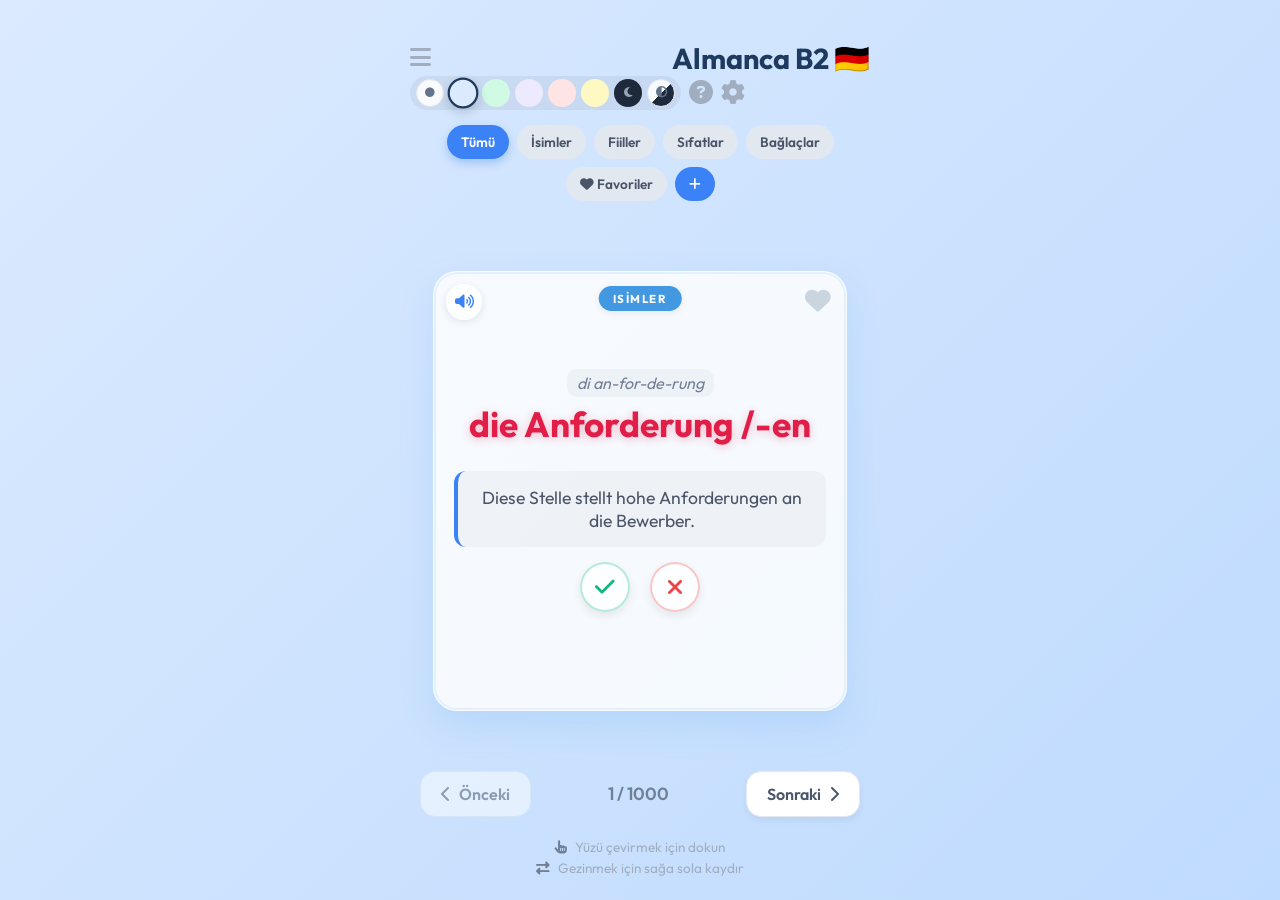
==== index.html @ 7c18771b "fff" ====
<!DOCTYPE html>
<html lang="tr">
<head>
    <meta charset="UTF-8">
    <meta name="viewport" content="width=device-width, initial-scale=1.0, maximum-scale=1.0, user-scalable=no, viewport-fit=cover">
    <title>Almanca B2 Flaş Kart Oyunu</title>
    <!-- PWA -->
    <link rel="manifest" href="manifest.json">
    <meta name="theme-color" content="#4a90e2">
    <!-- Icon Placeholder -->
    <link rel="apple-touch-icon" href="icon-192.png">
    
    <link rel="stylesheet" href="style.css">
    <link rel="preconnect" href="https://fonts.googleapis.com">
    <link rel="preconnect" href="https://fonts.gstatic.com" crossorigin>
    <link href="https://fonts.googleapis.com/css2?family=Outfit:wght@400;500;600;700;800&display=swap" rel="stylesheet">
    <link rel="stylesheet" href="https://cdnjs.cloudflare.com/ajax/libs/font-awesome/6.4.0/css/all.min.css">
    <link rel="stylesheet" href="style.css">
    <link rel="preconnect" href="https://fonts.googleapis.com">
    <link rel="preconnect" href="https://fonts.gstatic.com" crossorigin>
    <link href="https://fonts.googleapis.com/css2?family=Outfit:wght@400;500;600;700;800&display=swap" rel="stylesheet">
    <link rel="stylesheet" href="https://cdnjs.cloudflare.com/ajax/libs/font-awesome/6.4.0/css/all.min.css">
</head>
<body>
    <!-- Sidebar ve Overlay -->
    <div id="sidebar-overlay" class="sidebar-overlay"></div>
    <div id="sidebar" class="sidebar">
        <div class="sidebar-header">
            <h2>İstatistikler &amp; Menü</h2>
            <button id="close-sidebar" class="icon-btn">&times;</button>
        </div>
        
        <!-- STREAK KUTUSU -->
        <div id="streak-display"></div>

        <!-- XP & LEVEL BAR -->
        <div style="padding: 0 15px 10px 15px;">
            <div style="display:flex; justify-content:space-between; align-items:center; margin-bottom:5px;">
                <span style="font-size:0.85rem; font-weight:700; color:var(--primary-color);">⭐ Seviye <span id="user-level">1</span> &mdash; <span id="user-title" style="color:#ed8936;">Anfänger</span></span>
                <span style="font-size:0.75rem; color:#718096;"><span id="user-xp">0</span> XP</span>
            </div>
            <div style="width:100%; height:10px; background:#e2e8f0; border-radius:5px; overflow:hidden;">
                <div id="xp-bar-fill" style="width:0%; height:100%; background: linear-gradient(90deg, var(--primary-color), #ed8936); border-radius:5px; transition: width 0.6s ease;"></div>
            </div>
        </div>


        <div class="stats-container">
            <div class="stat-box">
                <i class="fas fa-layer-group"></i>
                <div class="stat-value" id="stat-flipped">0</div>
                <div class="stat-label">Kart Çevrildi</div>
            </div>
            <div class="stat-box">
                <i class="fas fa-heart" style="color:var(--accent-color)"></i>
                <div class="stat-value" id="stat-favorites">0</div>
                <div class="stat-label">Favoriler</div>
            </div>
            <div class="stat-box">
                <i class="fas fa-check-circle" style="color:#48bb78"></i>
                <div class="stat-value" id="stat-learned">0</div>
                <div class="stat-label">Öğrenilen</div>
            </div>
            <div class="stat-box">
                <i class="fas fa-times-circle" style="color:#f56565"></i>
                <div class="stat-value" id="stat-review">0</div>
                <div class="stat-label">Tekrarlanacak</div>
            </div>
            <div class="stat-box wide">
                <i class="fas fa-clock"></i>
                <div class="stat-value" id="stat-time">0m 0s</div>
                <div class="stat-label">Uygulamada Geçen Süre</div>
            </div>
        </div>

        <!-- HEATMAP -->
        <div class="heatmap-container" style="margin: 0 15px 10px 15px; padding: 15px; background: rgba(0,0,0,0.03); border-radius: 12px;">
            <h3 style="font-size: 0.9rem; margin-bottom: 10px; color: #4a5568;"><i class="fas fa-fire" style="color:#ed8936;"></i> Çalışma Haritası (Son 30 Gün)</h3>
            <div id="heatmap-grid" style="display: flex; gap: 3px; flex-wrap: wrap; height: 60px; align-content: flex-start;"></div>
            <div style="font-size:0.72rem; color:#a0aec0; margin-top:6px;">
                ⬜ Boş &nbsp; 🟩 Az &nbsp; 🟨 Orta &nbsp; 🟧 İyi &nbsp; 🟥 Harika
            </div>
        </div>

        <!-- ZAYIF NOKTA ANALİZİ -->
        <div style="margin: 0 15px 15px 15px; padding: 15px; background: rgba(0,0,0,0.03); border-radius: 12px;">
            <h3 style="font-size: 0.9rem; margin-bottom: 10px; color: #4a5568;"><i class="fas fa-exclamation-triangle" style="color:#ed8936;"></i> Zayıf Nokta Analizi</h3>
            <div id="weak-points-panel"></div>
        </div>

        <nav class="sidebar-nav">
            <button class="menu-btn" data-view="learned"><i class="fas fa-check-double"></i> Öğrendiğim Kelimeler</button>
            <button class="menu-btn" data-view="review"><i class="fas fa-list-ul"></i> Tekrar Edilecekler</button>
            <button class="menu-btn" data-view="quiz"><i class="fas fa-gamepad"></i> Quiz Modu</button>
            <button class="menu-btn" data-view="mindmap" style="color: #10b981;"><i class="fas fa-network-wired"></i> 🧠 Kelime Ağı (Mindmap)</button>
            <button class="menu-btn" data-view="zen" style="color: #805ad5;"><i class="fas fa-brain"></i> 15 Dk Derin Odak (Zen)</button>
            <a href="grammar.html" class="menu-btn" style="text-decoration:none; color: #d97706; display:flex; align-items:center; gap:10px;"><i class="fas fa-book-open"></i> 🇩🇪 Gramer Rehberi (A1→C1)</a>
        </nav>
    </div>

    <!-- Quiz Konteyneri -->
    <div id="quiz-modal" class="modal-overlay">
        <div class="modal-content quiz-modal-content">
            <div class="modal-header">
                <h2 id="quiz-main-title">Quiz Modu</h2>
                <button id="close-quiz-btn" class="icon-btn">&times;</button>
            </div>
            
            <div class="modal-body">
                <div id="quiz-menu">
                    <button class="action-btn secondary quiz-start-btn" data-mode="1" style="margin-bottom:10px; text-align:left;">
                        <i class="fas fa-random"></i> 1. Bütün Kelimeler Karışık Quiz
                    </button>
                    <button class="action-btn secondary quiz-start-btn" data-mode="2" style="margin-bottom:10px; text-align:left;">
                        <i class="fas fa-sync-alt"></i> 2. Tekrar Edilecekler Karışık Quiz
                    </button>
                    <button class="action-btn secondary quiz-start-btn" data-mode="3" style="margin-bottom:10px; text-align:left;">
                        <i class="fas fa-keyboard"></i> 3. Türkçe Quizi (Yazılı)
                    </button>
                    <button class="action-btn primary quiz-start-btn" data-mode="4" style="margin-bottom:10px; text-align:left;">
                        <i class="fas fa-tasks"></i> 4. Çoktan Seçmeli (4 Şık) 🎯
                    </button>
                    <button class="action-btn secondary quiz-start-btn" data-mode="5" style="margin-bottom:10px; text-align:left; background: #e0e7ff; color: #4338ca; border: 1px solid #c7d2fe;">
                        <i class="fas fa-microphone-alt"></i> 5. Konuşma Sınavı (Mikrofon) 🎤
                    </button>
                    <button class="action-btn secondary quiz-start-btn" data-mode="6" style="margin-bottom:10px; text-align:left; background: #fae8ff; color: #a21caf; border: 1px solid #f5d0fe;">
                        <i class="fas fa-puzzle-piece"></i> 6. Sürükle-Bırak Eşleştirme 🧩
                    </button>
                </div>

                <div id="quiz-play-area" style="display:none;">
                    <div id="quiz-card-wrapper" style="min-height: 250px; position:relative; margin-bottom:20px; display:flex; justify-content:center; align-items:center;"></div>
                    
                    <div class="quiz-controls" style="display:flex; justify-content:space-between; align-items:center;">
                        <div class="progress" style="font-size:1rem;"><span id="quiz-idx">0</span> / <span id="quiz-total-count">0</span></div>
                        <button id="quiz-next-action-btn" class="action-btn primary" style="width:auto; padding:8px 15px;">İleri <i class="fas fa-arrow-right"></i></button>
                    </div>
                    <button id="quiz-finish-early-btn" class="action-btn danger" style="margin-top:15px;"><i class="fas fa-flag-checkered"></i> Quizi Bitir</button>
                </div>

                <div id="quiz-results-area" style="display:none;">
                    <h3 style="text-align:center; margin-bottom:15px; color: var(--text-color);">Quiz Sonucu</h3>
                    <div style="display:flex; justify-content:space-around; margin-bottom:20px; font-weight:bold; font-size:1.1rem;">
                        <div style="color:#48bb78;"><i class="fas fa-check"></i> Doğru: <span id="quiz-res-correct">0</span></div>
                        <div style="color:#f56565;"><i class="fas fa-times"></i> Yanlış: <span id="quiz-res-wrong">0</span></div>
                    </div>
                    <div id="quiz-res-list" style="max-height: 300px; overflow-y:auto; border-top:1px dashed #ccc; padding-top:10px; margin-bottom:15px; display:flex; flex-direction:column; gap:8px;"></div>
                    <button id="quiz-back-to-menu-btn" class="action-btn primary">Menüye Dön</button>
                </div>
            </div>
        </div>
    </div>

    <!-- Zen Mode Overlays -->
    <div id="zen-timer-display">15:00</div>
    <button id="exit-zen-btn"><i class="fas fa-times"></i> Zen Modundan Çık</button>

    <!-- Mindmap Modal / Overlay -->
    <div id="mindmap-modal" class="modal-overlay" style="z-index: 10000;">
        <div id="mindmap-container">
            <button id="close-mindmap-btn" class="mindmap-close-btn"><i class="fas fa-times"></i></button>
            <div id="mindmap-area"></div>
            <button id="mindmap-refresh-btn" class="mindmap-fab"><i class="fas fa-sync-alt"></i></button>
        </div>
    </div>

    <div class="app-container">
        <header>
            <div id="main-header">
                <div class="header-top">
                    <button id="sidebar-toggle-btn" class="icon-btn bouncy-btn" title="Menü"><i class="fas fa-bars"></i></button>
                    <h1>Almanca B2 🇩🇪</h1>
                    <div class="header-controls">
                        <div class="theme-controls" title="Renk Temaları">
                            <button class="theme-btn" data-theme="white" style="background:#f8fafc; border:1.5px solid #e2e8f0; color:#64748b;" title="Sade Beyaz"><i class="fas fa-circle" style="font-size:0.6rem;"></i></button>
                            <button class="theme-btn active" data-theme="pastel-blue" style="background:#dbeafe; color:#3b82f6;" title="Tatlı Mavi"></button>
                            <button class="theme-btn" data-theme="mint-green" style="background:#d1fae5; color:#10b981;" title="Nane Yeşili"></button>
                            <button class="theme-btn" data-theme="pastel-purple" style="background:#ede9fe; color:#8b5cf6;" title="Pastel Mor"></button>
                            <button class="theme-btn" data-theme="peach-pink" style="background:#ffe4e6; color:#f43f5e;" title="Şeftali Pembe"></button>
                            <button class="theme-btn" data-theme="sun-yellow" style="background:#fef9c3; color:#f59e0b;" title="Güneş Sarısı"></button>
                            <button class="theme-btn" data-theme="dark" style="background:#1e293b; color:#94a3b8;" title="Gece Modu"><i class="fas fa-moon" style="font-size:0.7rem;"></i></button>
                            <button class="theme-btn" data-theme="system" style="background:linear-gradient(135deg,#f8fafc 50%,#1e293b 50%); color:#64748b; border:1.5px solid #e2e8f0;" title="Sistem Teması"><i class="fas fa-adjust" style="font-size:0.7rem; color:#64748b;"></i></button>
                        </div>
                        <button id="guide-btn" class="icon-btn bouncy-btn" title="Nasıl Kullanılır?"><i class="fas fa-question-circle"></i></button>
                        <button id="settings-btn" class="icon-btn bouncy-btn" title="Ayarlar ve Veri Yönetimi"><i class="fas fa-cog"></i></button>
                    </div>
                </div>
                <nav class="categories" id="categories-nav">
                    <button class="category-btn active" data-category="tümü">Tümü</button>
                    <button class="category-btn" data-category="isimler">İsimler</button>
                    <button class="category-btn" data-category="fiiller">Fiiller</button>
                    <button class="category-btn" data-category="sıfatlar">Sıfatlar</button>
                    <button class="category-btn" data-category="bağlaçlar">Bağlaçlar</button>
                    <button class="category-btn" data-category="favoriler"><i class="fas fa-heart"></i> Favoriler</button>
                    <button class="category-btn" id="add-folder-btn" title="Yeni Özel Klasör Ekle" style="background:var(--primary-color);color:white;"><i class="fas fa-plus"></i></button>
                </nav>
            </div>

            <!-- Special Header for Learned/Review modes -->
            <div id="special-header" style="display:none;">
                <div class="header-top" style="justify-content: space-between; border-bottom: 1px solid rgba(0,0,0,0.05); padding-bottom: 10px; margin-bottom: 10px;">
                    <button id="special-back-btn" class="action-btn secondary bouncy-btn" style="width:auto; padding: 8px 12px; font-size: 0.9rem;"><i class="fas fa-arrow-left"></i> Geri</button>
                    <h2 id="special-title" style="font-size: 1.3rem; color: var(--primary-color); margin:0;">Başlık</h2>
                    <button id="special-home-btn" class="action-btn secondary bouncy-btn" style="width:auto; padding: 8px 12px; font-size: 0.9rem;"><i class="fas fa-home"></i> Menü</button>
                </div>
                <p id="special-desc" style="font-size: 0.85rem; color: #718096; margin-bottom: 10px;">Açıklama</p>
                
                <nav class="categories" style="justify-content: center; margin-bottom: 15px;">
                    <button class="category-btn special-nav-btn" data-target="learned"><i class="fas fa-check-double"></i> Öğrendiklerim</button>
                    <button class="category-btn special-nav-btn" data-target="review"><i class="fas fa-list-ul"></i> Tekrar Edilecekler</button>
                    <button class="category-btn special-nav-btn" data-target="favoriler"><i class="fas fa-heart"></i> Favoriler</button>
                </nav>
            </div>
        </header>

        <main class="flashcard-container" id="card-container">
            <!-- Cards will be dynamically injected here via JS -->
        </main>

        <div class="controls">
            <button id="prev-btn" class="nav-btn bouncy-btn"><i class="fas fa-chevron-left"></i> Önceki</button>
            <div class="progress"><span id="current-index">0</span> / <span id="total-count">0</span></div>
            <button id="next-btn" class="nav-btn bouncy-btn">Sonraki <i class="fas fa-chevron-right"></i></button>
        </div>
        <div class="swipe-hint">
            <i class="fas fa-hand-pointer"></i> Yüzü çevirmek için dokun<br>
            <i class="fas fa-exchange-alt"></i> Gezinmek için sağa sola kaydır
        </div>
    </div>

    <!-- Ayarlar Modalı -->
    <div id="settings-modal" class="modal-overlay">
        <div class="modal-content">
            <div class="modal-header">
                <h2>⚙️ Ayarlar ve Veri</h2>
                <button id="close-modal-btn" class="icon-btn bouncy-btn">&times;</button>
            </div>
            <div class="modal-body" style="text-align: center;">
                <p>Kendi kelimelerinizi içeren JSON dosyasını yükleyin veya destenizi yedekleyin.</p>
                <div class="action-buttons">
                    <button id="export-btn" class="action-btn secondary bouncy-btn"><i class="fas fa-download"></i> Desteyi Dışa Aktar</button>
                    <label class="action-btn primary bouncy-btn" style="cursor:pointer; position:relative; overflow:hidden;">
                        <i class="fas fa-upload"></i> Kendi Kelimelerini Yükle
                        <input type="file" id="import-file" accept=".json" style="opacity:0; position:absolute; top:0; left:0; width:100%; height:100%; cursor:pointer;">
                    </label>
                </div>
                <div class="danger-zone">
                    <button id="reset-btn" class="action-btn danger bouncy-btn"><i class="fas fa-trash-alt"></i> Varsayılan Kelimelere Dön</button>
                </div>
            </div>
        </div>
    </div>

    <!-- Nasıl Kullanılır Modalı -->
    <div id="guide-modal" class="modal-overlay">
        <div class="modal-content">
            <div class="modal-header">
                <h2>📖 Nasıl Kullanılır?</h2>
                <button id="close-guide-btn" class="icon-btn bouncy-btn">&times;</button>
            </div>
            <div class="modal-body" style="font-size:0.95rem; line-height:1.6;">
                <p><strong>1. Kart Çevirme:</strong> Almanca kelimenin anlamını görmek için karta bir kez tıklayın veya dokunun.</p>
                <p><strong>2. Kaydırma (Swipe):</strong> Sonraki kelimeye geçmek için ekranı (kartı) hafifçe sola kaydırın. Önceki için sağa kaydırın.</p>
                <p><strong>3. Butonlar:</strong></p>
                <ul style="padding-left: 20px; text-align: left; margin-bottom:15px; color:#4a5568;">
                    <li><i class="fas fa-heart" style="color:var(--accent-color)"></i> Favorilere Ekle</li>
                    <li><i class="fas fa-check"></i> Öğrendiğim kelimeler listesine at</li>
                    <li><i class="fas fa-times"></i> Tekrar edilecek kelimeler (Zorlandıklarım)</li>
                </ul>
                <p><strong>4. Temalar:</strong> Sağ üst köşedeki yuvarlak renk tonlarına basarak uygulamanın ambiyansını ruh halinize göre değiştirebilirsiniz.</p>

                <hr style="margin: 12px 0; border-color:#edf2f7;">

                <p><strong>🔥 Streak (Çalışma Serisi):</strong> Her gün uygulamaya girip en az bir kelimeyi öğrenildi veya tekrar olarak işaretlediğinizde seriniz artar. Arka arkaya 3+ gün çalışırsan alev 🔥 emojisi büyür! Bir gün kaçırırsan seri sıfırlanır ve buz 🧊 emojisine döner.</p>

                <hr style="margin: 12px 0; border-color:#edf2f7;">

                <p><strong>📅 Çalışma Haritası (Heatmap):</strong> Sol menüdeki renkli kareler son 30 günlük çalışma yoğunluğunu gösterir.</p>
                <ul style="padding-left: 20px; text-align: left; margin-bottom:10px; color:#4a5568; font-size:0.9rem;">
                    <li>⬜ <strong>Gri:</strong> O gün çalışılmadı</li>
                    <li>🟩 <strong>Açık Yeşil:</strong> Az çalışıldı (1–5 kelime)</li>
                    <li>🟨 <strong>Sarı:</strong> Orta düzey (6–20 kelime)</li>
                    <li>🟧 <strong>Turuncu:</strong> İyi çalışıldı (21–50 kelime)</li>
                    <li>🟥 <strong>Kırmızı:</strong> Yoğun çalışma! (50+ kelime)</li>
                </ul>
                <p style="font-size:0.88rem; color:#718096;">💡 <em>Heatmap, öğrenildi veya tekrar butonu tıklandığında güncellenir.</em></p>

                <hr style="margin: 12px 0; border-color:#edf2f7;">

                <p><strong>🎯 Çoktan Seçmeli Quiz:</strong> Sol menüden Quiz → "4. Çoktan Seçmeli" seçin. Her soruda Almanca kelimeyi görür, 4 Türkçe seçenek arasından doğruyu bulursunuz. Yanlışlar otomatik olarak "Zayıf Nokta Analizi"ne kaydedilir!</p>

                <hr style="margin: 12px 0; border-color:#edf2f7;">

                <p><strong>📊 Zayıf Nokta Analizi:</strong> Sol menünün altında "Zayıf Nokta Analizi" bölümü yer alır. Quiz'de en çok yanlış yaptığınız kelimeler ve hangi kategorilerde zorlandığınız burada gösterilir. Odaklanmak için bu kelimeleri önce çalışın!</p>
            </div>
            <button id="guide-ok-btn" class="action-btn primary bouncy-btn" style="margin-top:10px;">Anladım, Teşekkürler!</button>
        </div>
    </div>

    <!-- PWA Service Worker -->
    <script>
        if ('serviceWorker' in navigator) {
            window.addEventListener('load', () => {
                navigator.serviceWorker.register('./sw.js')
                .then(reg => console.log('Service Worker Kapsamı:', reg.scope))
                .catch(err => console.log('Service Worker Hatası:', err));
            });
        }
    </script>
    <!-- Modül olarak JS dosyasının eklenmesi -->
    <script type="module" src="app.js"></script>
</body>
</html>
---- style.css ----
:root {
    --bg-gradient: linear-gradient(135deg, #f8fafc 0%, #f1f5f9 100%);
    --card-bg: rgba(255, 255, 255, 0.92);
    --text-color: #2d3748;
    --primary-color: #ff2a5f;
    --accent-color: #ff0055;
    
    /* Category Colors */
    --tÃ¼mÃ¼-color: #a0aec0;
    --isimler-color: #4299e1; /* Blue */
    --fiiller-color: #f56565; /* Red */
    --sÄ±fatlar-color: #48bb78; /* Green */
    --baÄŸlaÃ§lar-color: #ed8936; /* Orange */
    --favoriler-color: #fc8181; /* Pinkish red */
    
    /* Safa Area Insets for Mobile App feeling */
    --safe-top: env(safe-area-inset-top, 0px);
    --safe-bottom: env(safe-area-inset-bottom, 0px);
}

* {
    box-sizing: border-box;
    margin: 0;
    padding: 0;
}

body {
    font-family: 'Outfit', sans-serif;
    background: var(--bg-gradient);
    color: var(--text-color);
    display: block;
    min-height: 100vh;
    overflow-x: hidden;
    overflow-y: auto;
}

@keyframes floatAnim {
    0% { transform: translateY(0px); }
    50% { transform: translateY(-8px); }
    100% { transform: translateY(0px); }
}

.bouncy-btn {
    transition: transform 0.2s cubic-bezier(0.34, 1.56, 0.64, 1);
}
.bouncy-btn:hover {
    transform: scale(1.1);
}
.bouncy-btn:active {
    transform: scale(0.9);
}

.app-container {
    width: 100%;
    max-width: 500px;
    margin: 0 auto;
    padding: calc(20px + var(--safe-top)) 20px calc(20px + var(--safe-bottom)) 20px;
    display: flex;
    flex-direction: column;
    min-height: 100vh;
    overflow-y: auto;
    user-select: none;
    -webkit-tap-highlight-color: transparent;
}

header {
    text-align: center;
    margin-bottom: 20px;
    padding-top: 20px;
}

.header-top {
    display: flex;
    justify-content: space-between;
    align-items: center;
    flex-wrap: wrap; /* Allows the title and controls to wrap gracefully */
    margin-bottom: 15px;
}

h1 {
    font-size: 1.8rem;
    color: var(--text-color, #1a202c);
    font-weight: 700;
    margin: 0;
    transition: color 0.3s ease;
}

.header-controls {
    display: flex;
    align-items: center;
    gap: 8px; /* Reduced gap from 15px to 8px */
    flex-wrap: wrap;
    justify-content: center;
}

.theme-controls {
    display: flex;
    gap: 5px;
    background: rgba(0, 0, 0, 0.05);
    padding: 3px 6px;
    border-radius: 20px;
    transition: background 0.3s;
}

body.theme-dark .theme-controls, body.theme-navy .theme-controls {
    background: rgba(255, 255, 255, 0.1);
}

.theme-btn {
    background: transparent;
    border: 2px solid transparent;
    color: #a0aec0;
    cursor: pointer;
    font-size: 1rem;
    width: 28px;
    height: 28px;
    border-radius: 50%;
    display: flex;
    justify-content: center;
    align-items: center;
    transition: all 0.3s cubic-bezier(0.34, 1.56, 0.64, 1);
}

.theme-btn:hover {
    transform: scale(1.1);
    background: rgba(0, 0, 0, 0.05);
}

body.theme-dark .theme-btn:hover {
    background: rgba(255, 255, 255, 0.1);
}

.theme-btn.active {
    border: 2px solid var(--text-color);
    transform: scale(1.1);
    box-shadow: 0 4px 10px rgba(0, 0, 0, 0.15);
}

body.theme-dark .theme-btn.active {
    border-color: #fff;
    box-shadow: 0 4px 10px rgba(0, 0, 0, 0.3);
}

.icon-btn {
    background: transparent;
    border: none;
    font-size: 1.5rem;
    color: #a0aec0;
    cursor: pointer;
    transition: all 0.3s cubic-bezier(0.175, 0.885, 0.32, 1.275);
}

.icon-btn:hover {
    color: var(--primary-color);
    transform: rotate(90deg);
}

.categories {
    display: flex;
    flex-wrap: wrap;
    gap: 8px;
    justify-content: center;
}

.category-btn {
    border: none;
    background: #e2e8f0;
    padding: 8px 14px;
    border-radius: 20px;
    font-size: 0.85rem;
    cursor: pointer;
    transition: all 0.3s ease;
    font-family: inherit;
    font-weight: 600;
    color: #4a5568;
}

.category-btn:hover {
    background: #cbd5e0;
}

.category-btn.active {
    background: var(--primary-color);
    color: white;
    box-shadow: 0 4px 10px rgba(74, 144, 226, 0.4);
}

.flashcard-container {
    flex: 1;
    perspective: 1200px;
    display: flex;
    justify-content: center;
    align-items: center;
    position: relative;
    min-height: 460px;
}

.flashcard {
    width: 90%;
    height: 100%;
    max-height: 440px;
    background: transparent;
    cursor: pointer;
    position: absolute;
    transition: transform 0.6s cubic-bezier(0.4, 0.0, 0.2, 1), opacity 0.4s;
    transform-style: preserve-3d;
}

.flashcard.floating {
    animation: floatAnim 6s ease-in-out infinite;
}

.flashcard.flipped .front {
    transform: rotateY(180deg);
}

.flashcard.flipped .back {
    transform: rotateY(0deg);
}

.card-face {
    position: absolute;
    width: 100%;
    height: 100%;
    backface-visibility: hidden;
    border-radius: 24px;
    box-shadow: 0 15px 35px rgba(0,0,0,0.08);
    display: flex;
    flex-direction: column;
    padding: 25px 20px;
    justify-content: center;
    align-items: center;
    text-align: center;
    background: var(--card-bg, rgba(255, 255, 255, 0.9));
    border: 1px solid rgba(255, 255, 255, 0.4);
    transition: transform 0.6s cubic-bezier(0.4, 0.0, 0.2, 1), box-shadow 0.3s;
}

.front {
    transform: rotateY(0deg);
    z-index: 2;
}

.back {
    transform: rotateY(-180deg);
}

/* Kategori Renkleri - Kart Ãœst SÄ±nÄ±rÄ± (ArtÄ±k Glow GÃ¶lge Olarak KullanÄ±lÄ±yor) */
.flashcard[data-cat="isimler"] .card-face { box-shadow: 0 15px 35px rgba(66, 153, 225, 0.15), inset 0 0 0 2px rgba(66, 153, 225, 0.1); }
.flashcard[data-cat="fiiller"] .card-face { box-shadow: 0 15px 35px rgba(245, 101, 101, 0.15), inset 0 0 0 2px rgba(245, 101, 101, 0.1); }
.flashcard[data-cat="sÄ±fatlar"] .card-face { box-shadow: 0 15px 35px rgba(72, 187, 120, 0.15), inset 0 0 0 2px rgba(72, 187, 120, 0.1); }
.flashcard[data-cat="baÄŸlaÃ§lar"] .card-face { box-shadow: 0 15px 35px rgba(237, 137, 54, 0.15), inset 0 0 0 2px rgba(237, 137, 54, 0.1); }

/* Kategori Etiketi */
.category-label {
    position: absolute;
    top: 14px;
    left: 50%;
    transform: translateX(-50%);
    background: #e2e8f0;
    padding: 5px 14px;
    border-radius: 20px;
    font-size: 0.72rem;
    font-weight: 700;
    text-transform: uppercase;
    letter-spacing: 1.5px;
    color: #4a5568;
    z-index: 10;
    white-space: nowrap;
    box-shadow: 0 2px 8px rgba(0,0,0,0.08);
}

.flashcard[data-cat="isimler"] .category-label { background: var(--isimler-color); color: white; }
.flashcard[data-cat="fiiller"] .category-label { background: var(--fiiller-color); color: white; }
.flashcard[data-cat="sÄ±fatlar"] .category-label { background: var(--sÄ±fatlar-color); color: white; }
.flashcard[data-cat="baÄŸlaÃ§lar"] .category-label { background: var(--baÄŸlaÃ§lar-color); color: white; }

.pronunciation {
    font-size: 1rem;
    color: #718096;
    margin-bottom: 5px;
    font-style: italic;
    background: #edf2f7;
    padding: 4px 10px;
    border-radius: 10px;
}

.word {
    font-size: 2.2rem;
    font-weight: 700;
    margin-bottom: 25px;
    color: #1a202c;
    word-break: break-word;
}

.sentence {
    font-size: 1.1rem;
    color: #4a5568;
    background: rgba(0,0,0,0.03);
    padding: 15px;
    border-radius: 12px;
    width: 100%;
    border-left: 4px solid var(--primary-color);
}

.translation-word {
    font-size: 1.8rem;
    font-weight: 700;
    margin-bottom: 15px;
    color: var(--primary-color, #2b6cb0);
    word-break: break-word;
}

.translation-sentence {
    font-size: 1.1rem;
    color: #4a5568;
    background: rgba(0,0,0,0.03);
    padding: 15px;
    border-radius: 12px;
    width: 100%;
    border-left: 4px solid var(--primary-color);
}

.favorite-btn {
    position: absolute;
    top: 15px;
    right: 15px;
    background: transparent;
    border: none;
    font-size: 1.6rem;
    color: #cbd5e0;
    cursor: pointer;
    transition: all 0.3s cubic-bezier(0.175, 0.885, 0.32, 1.275);
    z-index: 10;
}

.favorite-btn:hover {
    transform: scale(1.1);
}

.favorite-btn.active {
    color: var(--accent-color);
    animation: pulseHeart 0.3s;
}

@keyframes pulseHeart {
    0% { transform: scale(1); }
    50% { transform: scale(1.3); }
    100% { transform: scale(1); }
}

.controls {
    display: flex;
    justify-content: space-between;
    align-items: center;
    margin-top: 10px;
    padding: 0 10px;
}

.nav-btn {
    background: white;
    border: 1px solid #e2e8f0;
    padding: 12px 20px;
    border-radius: 15px;
    font-size: 1rem;
    cursor: pointer;
    font-weight: 600;
    color: #4a5568;
    box-shadow: 0 4px 6px rgba(0,0,0,0.05);
    transition: all 0.2s;
    font-family: inherit;
    display: flex;
    align-items: center;
    gap: 8px;
}

.nav-btn:hover {
    background: #f7fafc;
    transform: translateY(-2px);
    box-shadow: 0 6px 12px rgba(0,0,0,0.1);
}

.nav-btn:active {
    transform: translateY(0);
}

.nav-btn:disabled {
    opacity: 0.5;
    cursor: not-allowed;
    transform: none;
    box-shadow: none;
}

.progress {
    font-weight: 600;
    color: #718096;
    font-size: 1.1rem;
}

.swipe-hint {
    text-align: center;
    font-size: 0.85rem;
    color: #a0aec0;
    margin-top: 20px;
    line-height: 1.6;
}

.swipe-hint i {
    margin-right: 5px;
    color: #718096;
}

/* Animations for Slide */
.slide-out-left {
    transform: translateX(-120%) rotate(-15deg);
    opacity: 0;
}

.slide-out-right {
    transform: translateX(120%) rotate(15deg);
    opacity: 0;
}

.slide-in-right {
    animation: slideInR 0.4s forwards cubic-bezier(0.175, 0.885, 0.32, 1.275);
}

.slide-in-left {
    animation: slideInL 0.4s forwards cubic-bezier(0.175, 0.885, 0.32, 1.275);
}

@keyframes slideInR {
    0% { transform: translateX(100%) rotate(15deg); opacity: 0; }
    100% { transform: translateX(0) rotate(0deg); opacity: 1; }
}

@keyframes slideInL {
    0% { transform: translateX(-100%) rotate(-15deg); opacity: 0; }
    100% { transform: translateX(0) rotate(0deg); opacity: 1; }
}

.empty-state {
    text-align: center;
    padding: 40px 20px;
    color: #718096;
}

.empty-state i {
    font-size: 3rem;
    color: #cbd5e0;
    margin-bottom: 15px;
}

/* Modal Styles */
.modal-overlay {
    position: fixed;
    top: 0;
    left: 0;
    width: 100vw;
    height: 100vh;
    background: rgba(0,0,0,0.5);
    display: flex;
    justify-content: center;
    align-items: center;
    z-index: 1000;
    opacity: 0;
    pointer-events: none;
    transition: opacity 0.3s ease;
}

.modal-overlay.active {
    opacity: 1;
    pointer-events: all;
    backdrop-filter: blur(4px);
}

.modal-content {
    background: white;
    width: 90%;
    max-width: 380px; /* Smaller "small box" width */
    max-height: 500px; /* Fixed "small box" height */
    border-radius: 20px;
    padding: 20px;
    box-shadow: 0 20px 25px -5px rgba(0, 0, 0, 0.15);
    transform: translateY(30px);
    transition: transform 0.3s cubic-bezier(0.4, 0, 0.2, 1);
    display: flex;
    flex-direction: column;
    overflow: hidden; /* Header and OK button stay fixed */
}

.modal-overlay.active .modal-content {
    transform: translateY(0);
}

.modal-header {
    display: flex;
    justify-content: space-between;
    align-items: center;
    border-bottom: 1px solid #e2e8f0;
    padding-bottom: 12px;
    margin-bottom: 15px;
    flex-shrink: 0;
}

.modal-header h2 {
    font-size: 1.2rem;
    color: #2d3748;
}

.modal-body {
    overflow-y: auto; /* The scrollable part */
    flex: 1;
    margin-bottom: 15px;
    padding-right: 8px;
    -webkit-overflow-scrolling: touch; /* Smooth scroll for iOS */
}

.modal-body p, .modal-body ul, .modal-body li {
    font-size: 0.9rem;
    color: #4a5568 !important;
    line-height: 1.5;
    margin-bottom: 12px;
}
}

/* Specific sizing for Quiz Modal to prevent control hiding */
.quiz-modal-content {
    max-height: 85vh;
    max-width: 450px;
    height: auto;
}

.action-buttons {
    display: flex;
    flex-direction: column;
    gap: 12px;
    margin-bottom: 25px;
}

.action-btn {
    display: flex;
    justify-content: center;
    align-items: center;
    gap: 10px;
    width: 100%;
    padding: 14px;
    border-radius: 12px;
    font-weight: 600;
    font-size: 1rem;
    cursor: pointer;
    border: none;
    transition: all 0.2s;
    font-family: inherit;
}

.action-btn.primary {
    background: var(--primary-color);
    color: white;
}

.action-btn.primary:hover {
    background: #3182ce;
    transform: translateY(-2px);
}

.action-btn.secondary {
    background: #edf2f7;
    color: #4a5568;
    border: 1px solid #e2e8f0;
}

.action-btn.secondary:hover {
    background: #e2e8f0;
    transform: translateY(-2px);
}

.danger-zone {
    border-top: 1px dashed #e2e8f0;
    padding-top: 20px;
}

.action-btn.danger {
    background: #fff5f5;
    color: #e53e3e;
    border: 1px solid #fed7d7;
}

.action-btn.danger:hover {
    background: #fed7d7;
    transform: translateY(-2px);
}

/* Temalar */
body.theme-white {
    --bg-gradient: linear-gradient(135deg, #f8fafc 0%, #f1f5f9 100%);
    --card-bg: rgba(255, 255, 255, 0.95);
    --text-color: #1e293b;
    --primary-color: #4a90e2;
}
body.theme-pastel-blue {
    --bg-gradient: linear-gradient(135deg, #dbeafe 0%, #bfdbfe 100%);
    --card-bg: rgba(255, 255, 255, 0.82);
    --text-color: #1e3a5f;
    --primary-color: #3b82f6;
}
body.theme-mint-green {
    --bg-gradient: linear-gradient(135deg, #d1fae5 0%, #a7f3d0 100%);
    --card-bg: rgba(255, 255, 255, 0.82);
    --text-color: #134e3a;
    --primary-color: #10b981;
}
body.theme-pastel-purple {
    --bg-gradient: linear-gradient(135deg, #ede9fe 0%, #ddd6fe 100%);
    --card-bg: rgba(255, 255, 255, 0.82);
    --text-color: #3b1d72;
    --primary-color: #8b5cf6;
}
body.theme-peach-pink {
    --bg-gradient: linear-gradient(135deg, #ffe4e6 0%, #fecdd3 100%);
    --card-bg: rgba(255, 255, 255, 0.82);
    --text-color: #7c1030;
    --primary-color: #f43f5e;
}
body.theme-sun-yellow {
    --bg-gradient: linear-gradient(135deg, #fef9c3 0%, #fef08a 100%);
    --card-bg: rgba(255, 255, 255, 0.82);
    --text-color: #713f12;
    --primary-color: #f59e0b;
}
body.theme-dark {
    --bg-gradient: linear-gradient(135deg, #0f172a 0%, #1e293b 100%);
    --card-bg: rgba(30, 41, 59, 0.9);
    --text-color: #e2e8f0;
    --primary-color: #60a5fa;
}

body.theme-dark .card-face {
    background: var(--card-bg);
    border: 1px solid rgba(255,255,255,0.1);
    box-shadow: 0 15px 35px rgba(0,0,0,0.4);
}

/* Dark modda sadece artikeli olmayan .word iÃ§in beyaz renk */
body.theme-dark .word:not(.article-der):not(.article-die):not(.article-das) {
    color: #f7fafc;
}

/* Dark modda artikel renkleri korunur (daha parlak yapÄ±lÄ±r) */
body.theme-dark .word-main.article-der { color: #60a5fa; text-shadow: 0 2px 12px rgba(96, 165, 250, 0.4); }
body.theme-dark .word-main.article-die { color: #fb7185; text-shadow: 0 2px 12px rgba(251, 113, 133, 0.4); }
body.theme-dark .word-main.article-das { color: #34d399; text-shadow: 0 2px 12px rgba(52, 211, 153, 0.4); }

body.theme-dark .translation-word {
    color: #63b3ed;
}

body.theme-dark h1 {
    color: #e2e8f0;
}

body.theme-dark .sentence, 
body.theme-dark .translation-sentence {
    background: rgba(255, 255, 255, 0.05);
    color: #cbd5e0;
}

body.theme-dark .category-btn {
    background: rgba(255, 255, 255, 0.1);
    color: #cbd5e0;
}

body.theme-dark .category-btn:hover {
    background: rgba(255, 255, 255, 0.2);
}

body.theme-dark .category-btn.active {
    background: var(--primary-color);
    color: white;
}

body.theme-dark .nav-btn {
    background: rgba(255, 255, 255, 0.05);
    border-color: rgba(255, 255, 255, 0.1);
    color: #cbd5e0;
}

body.theme-dark .nav-btn:hover {
    background: rgba(255, 255, 255, 0.1);
}

body.theme-dark .modal-content {
    background: #1e293b;
    color: #e2e8f0;
}

body.theme-dark .modal-header h2 {
    color: #e2e8f0;
}

body.theme-dark .modal-header {
    border-color: rgba(255, 255, 255, 0.1);
}

body.theme-dark .modal-body p, body.theme-dark ul {
    color: #a0aec0 !important;
}

body.theme-dark .action-btn.secondary {
    background: rgba(255, 255, 255, 0.05);
    color: #e2e8f0;
    border-color: rgba(255, 255, 255, 0.1);
}

body.theme-dark .action-btn.secondary:hover {
    background: rgba(255, 255, 255, 0.1);
}

body.theme-dark .danger-zone {
    border-color: rgba(255, 255, 255, 0.1);
}

body.theme-dark .action-btn.danger {
    background: rgba(229, 62, 62, 0.1);
    color: #fc8181;
    border-color: rgba(229, 62, 62, 0.2);
}

body.theme-dark .action-btn.danger:hover {
    background: rgba(229, 62, 62, 0.2);
}

/* Sidebar Styles */
.sidebar-overlay {
    position: fixed;
    top: 0; left: 0; width: 100vw; height: 100vh;
    background: rgba(0,0,0,0.5);
    opacity: 0;
    pointer-events: none;
    transition: opacity 0.3s;
    z-index: 1050;
}
.sidebar-overlay.active { opacity: 1; pointer-events: all; }

.sidebar {
    position: fixed;
    top: 0; left: -320px;
    width: 300px; height: 100vh;
    background: var(--card-bg);
    box-shadow: 2px 0 15px rgba(0,0,0,0.1);
    transition: left 0.3s cubic-bezier(0.4, 0, 0.2, 1);
    z-index: 1100;
    display: flex;
    flex-direction: column;
    padding: 20px;
    overflow-y: auto;
}
.sidebar.active { left: 0; }

.sidebar-header {
    display: flex;
    justify-content: space-between;
    align-items: center;
    margin-bottom: 20px;
    border-bottom: 1px solid rgba(160,174,192,0.3);
    padding-bottom: 10px;
}
.sidebar-header h2 { font-size: 1.2rem; margin: 0; color: var(--text-color); }

.stats-container {
    display: flex;
    flex-wrap: wrap;
    gap: 10px;
    margin-bottom: 30px;
}
.stat-box {
    background: rgba(160,174,192,0.1);
    border-radius: 12px;
    padding: 12px;
    flex: 1 1 40%;
    text-align: center;
}
.stat-box.wide { flex: 1 1 100%; }
.stat-box i { font-size: 1.5rem; margin-bottom: 5px; color: var(--primary-color); }
.stat-value { font-size: 1.2rem; font-weight: 700; color: var(--text-color); }
.stat-label { font-size: 0.75rem; color: #718096; }

.sidebar-nav { display: flex; flex-direction: column; gap: 10px; }
.menu-btn { 
    background: rgba(160,174,192,0.1);
    border: none;
    padding: 15px;
    border-radius: 12px;
    cursor: pointer;
    text-align: left;
    font-size: 1rem;
    font-weight: 600;
    color: var(--text-color);
    transition: background 0.2s;
    display: flex; align-items: center; gap: 10px;
}
.menu-btn:hover { background: rgba(160,174,192,0.2); }
.menu-btn.active { background: var(--primary-color); color: white; }

/* Learning Status Buttons on Card */
.learning-status-controls {
    display: flex;
    justify-content: center;
    gap: 20px;
    margin-top: 15px;
    width: 100%;
}
.status-btn {
    border: none;
    width: 50px; height: 50px;
    border-radius: 50%;
    display: flex;
    justify-content: center;
    align-items: center;
    font-size: 1.4rem;
    cursor: pointer;
    transition: all 0.3s cubic-bezier(0.34, 1.56, 0.64, 1);
    background: rgba(255, 255, 255, 0.8);
    box-shadow: 0 4px 10px rgba(0,0,0,0.08);
}
body.theme-dark .status-btn, body.theme-navy .status-btn {
    background: rgba(255,255,255,0.1);
}
.status-btn:hover { transform: scale(1.15); }

.learned-btn { color: #10b981; border: 2px solid rgba(16, 185, 129, 0.3); }
.learned-btn.active { background: #10b981 !important; color: white !important; border-color: #10b981; box-shadow: 0 0 15px rgba(16, 185, 129, 0.6); }

.review-btn { color: #ef4444; border: 2px solid rgba(239, 68, 68, 0.3); }
.review-btn.active { background: #ef4444 !important; color: white !important; border-color: #ef4444; box-shadow: 0 0 15px rgba(239, 68, 68, 0.6); }

/* Der/Die/Das Color Coding */
.word-main.article-der { color: #2563eb; text-shadow: 0 2px 10px rgba(37, 99, 235, 0.3); }
.word-main.article-die { color: #e11d48; text-shadow: 0 2px 10px rgba(225, 29, 72, 0.3); }
.word-main.article-das { color: #059669; text-shadow: 0 2px 10px rgba(5, 150, 105, 0.3); }

/* Quiz Specific */
.quiz-content { width: 95%; max-width: 500px; min-height: 400px; }
#quiz-answer-input {
    width: 100%;
    padding: 15px;
    border: 2px solid var(--primary-color);
    border-radius: 12px;
    font-size: 1.2rem;
    text-align: center;
    margin-top: 20px;
    outline: none;
    background: var(--card-bg);
    color: var(--text-color);
    font-family: inherit;
    transition: all 0.3s;
}
#quiz-answer-input:focus { box-shadow: 0 0 0 3px rgba(74, 144, 226, 0.3); }

/* Heatmap Grid */
.heatmap-day {
    width: 12px;
    height: 12px;
    border-radius: 2px;
    background: #e2e8f0;
    transition: all 0.2s;
}
.heatmap-day[data-level="1"] { background: #9be9a8; }
.heatmap-day[data-level="2"] { background: #40c463; }
.heatmap-day[data-level="3"] { background: #30a14e; }
.heatmap-day[data-level="4"] { background: #216e39; }

/* Zen Mode */
body.zen-active header,
body.zen-active .swipe-hint,
body.zen-active .sidebar-overlay,
body.zen-active .sidebar {
    display: none !important;
}

body.zen-active {
    background: #0f172a !important;
    color: white;
}

body.zen-active .app-container {
    justify-content: center;
    padding-top: 150px;
}

body.zen-active .flashcard {
    box-shadow: 0 0 40px rgba(255,255,255,0.1);
}

#zen-timer-display {
    display: none;
}

body.zen-active #zen-timer-display {
    display: block;
    position: fixed;
    top: 50px;
    left: 50%;
    transform: translateX(-50%);
    color: white;
    font-size: 3rem;
    font-weight: 800;
    z-index: 1000;
    font-feature-settings: "tnum";
    font-variant-numeric: tabular-nums;
}

#exit-zen-btn {
    display: none;
}

body.zen-active #exit-zen-btn {
    display: block;
    position: fixed;
    top: 20px;
    right: 20px;
    color: white;
    background: rgba(255,255,255,0.1);
    border: 1px solid rgba(255,255,255,0.2);
    padding: 10px 20px;
    border-radius: 20px;
    cursor: pointer;
    z-index: 1000;
    font-family: inherit;
    transition: all 0.2s;
}
body.zen-active #exit-zen-btn:hover {
    background: rgba(255,255,255,0.2);
}


/* ==========================================
   FEATURE SPECIFIC STYLES (Streak, Quiz, Analytics)
   ========================================== */

/* ---- STREAK SYSTEM ---- */
@keyframes streakPulse {
    0%, 100% { transform: scale(1); filter: drop-shadow(0 0 0px var(--accent-color)); }
    50% { transform: scale(1.25); filter: drop-shadow(0 0 10px var(--accent-color)); }
}

@keyframes streakIce {
    0%, 100% { transform: translateY(0); filter: brightness(1); }
    50% { transform: translateY(-3px); filter: brightness(1.2); }
}

.streak-box {
    display: flex;
    align-items: center;
    gap: 12px;
    background: rgba(0, 0, 0, 0.04);
    border-radius: 16px;
    padding: 15px;
    margin: 10px 15px 15px 15px;
    transition: all 0.3s ease;
    border: 1px solid rgba(0,0,0,0.02);
}

body.theme-dark .streak-box {
    background: rgba(255, 255, 255, 0.05);
    border-color: rgba(255,255,255,0.05);
}

.streak-emoji {
    display: inline-block;
    font-size: 2rem;
}

.streak-emoji.fire {
    animation: streakPulse 1.5s ease-in-out infinite;
}

.streak-emoji.ice {
    animation: streakIce 3s ease-in-out infinite;
}

/* ---- MCQ (4-Choice Quiz) ---- */
.mcq-wrapper {
    width: 100%;
    animation: fadeIn 0.4s ease-out;
}

.mcq-question {
    background: var(--card-bg, #fff);
    border-radius: 20px;
    padding: 30px 20px;
    margin-bottom: 20px;
    box-shadow: 0 8px 20px rgba(0,0,0,0.06);
    text-align: center;
    border: 1px solid rgba(0,0,0,0.03);
}

.mcq-german-word {
    font-size: 1.8rem;
    font-weight: 800;
    color: var(--text-color);
    margin-bottom: 10px;
}

.mcq-sentence {
    font-size: 0.95rem;
    color: #718096;
    font-style: italic;
    max-width: 90%;
    margin: 0 auto;
}

.mcq-choices {
    display: flex;
    flex-direction: column;
    gap: 12px;
}

.mcq-choice-btn {
    display: flex;
    align-items: center;
    gap: 15px;
    width: 100%;
    padding: 15px 20px;
    border: 2px solid #e2e8f0;
    border-radius: 16px;
    background: var(--card-bg);
    cursor: pointer;
    font-size: 1rem;
    font-family: inherit;
    color: var(--text-color);
    transition: all 0.25s cubic-bezier(0.175, 0.885, 0.32, 1.275);
    text-align: left;
    position: relative;
    overflow: hidden;
}

body.theme-dark .mcq-choice-btn {
    border-color: rgba(255,255,255,0.1);
}

.mcq-choice-btn:hover:not(:disabled) {
    border-color: var(--primary-color);
    background: rgba(var(--primary-color-rgb, 74, 144, 226), 0.08);
    transform: translateX(5px);
}

.mcq-letter {
    display: inline-flex;
    align-items: center;
    justify-content: center;
    width: 32px;
    height: 32px;
    border-radius: 10px;
    background: #edf2f7;
    font-weight: 800;
    font-size: 0.9rem;
    flex-shrink: 0;
    transition: all 0.3s;
    color: #4a5568;
}

body.theme-dark .mcq-letter {
    background: rgba(255,255,255,0.1);
    color: #cbd5e0;
}

.mcq-choice-btn.mcq-correct {
    border-color: #48bb78;
    background: rgba(72, 187, 120, 0.15);
}

.mcq-choice-btn.mcq-correct .mcq-letter {
    background: #48bb78;
    color: white;
}

.mcq-choice-btn.mcq-wrong {
    border-color: #f56565;
    background: rgba(245, 101, 101, 0.15);
}

.mcq-choice-btn.mcq-wrong .mcq-letter {
    background: #f56565;
    color: white;
}

.mcq-choice-btn:disabled {
    cursor: not-allowed;
}

/* ---- WEAK POINT ANALYTICS ---- */
.weak-point-item {
    padding: 12px;
    border-radius: 12px;
    background: rgba(0,0,0,0.02);
    margin-bottom: 10px;
    border: 1px solid rgba(0,0,0,0.02);
    transition: transform 0.2s;
}

body.theme-dark .weak-point-item {
    background: rgba(255,255,255,0.03);
    border-color: rgba(255,255,255,0.03);
}

.weak-point-bar-container {
    height: 6px;
    background: #e2e8f0;
    border-radius: 10px;
    overflow: hidden;
    margin-top: 8px;
}

body.theme-dark .weak-point-bar-container {
    background: rgba(255,255,255,0.1);
}

.weak-point-bar-fill {
    height: 100%;
    background: linear-gradient(90deg, #fc8181, #f56565);
    border-radius: 10px;
    transition: width 1s ease-out;
}

/* ---- HEATMAP SQUARES ---- */
.heatmap-day {
    width: 12px;
    height: 12px;
    border-radius: 3px;
    background: #edf2f7;
    transition: transform 0.2s;
}

body.theme-dark .heatmap-day {
    background: rgba(255,255,255,0.1);
}

.heatmap-day:hover {
    transform: scale(1.3);
    z-index: 5;
}

.heatmap-day[data-level="1"] { background: #c6e48b; }
.heatmap-day[data-level="2"] { background: #7bc96f; }
.heatmap-day[data-level="3"] { background: #239a3b; }
.heatmap-day[data-level="4"] { background: #196127; }

body.theme-dark .heatmap-day[data-level="1"] { background: #0e4429; }
body.theme-dark .heatmap-day[data-level="2"] { background: #006d32; }
body.theme-dark .heatmap-day[data-level="3"] { background: #26a641; }
body.theme-dark .heatmap-day[data-level="4"] { background: #39d353; }

/* ---- MISC ---- */
#mcq-feedback {
    min-height: 40px;
    display: flex;
    align-items: center;
    justify-content: center;
    font-weight: 700;
    margin-top: 15px;
    border-radius: 12px;
    animation: fadeIn 0.3s;
}

@keyframes fadeIn {
    from { opacity: 0; transform: translateY(10px); }
    to { opacity: 1; transform: translateY(0); }
}

/* ---- FEEDBACK ANIMATIONS & TOAST NOTIFICATION ---- */
.status-btn.click-glow {
    animation: buttonGlow 0.4s ease-out;
}

@keyframes buttonGlow {
    0% { transform: scale(1); box-shadow: 0 0 0 rgba(0,0,0,0); }
    50% { transform: scale(1.3); }
    100% { transform: scale(1); }
}

.learned-btn.click-glow {
    background: #10b981 !important;
    color: white !important;
    box-shadow: 0 0 25px 10px rgba(16, 185, 129, 0.6) !important;
}

.review-btn.click-glow {
    background: #ef4444 !important;
    color: white !important;
    box-shadow: 0 0 25px 10px rgba(239, 68, 68, 0.6) !important;
}

/* Toast Styles */
.toast-notification {
    position: fixed;
    bottom: 30px;
    left: 50%;
    transform: translateX(-50%) translateY(100px);
    padding: 14px 28px;
    background: rgba(30, 41, 59, 0.95);
    color: white;
    border-radius: 30px;
    font-size: 0.95rem;
    font-weight: 600;
    z-index: 9999;
    opacity: 0;
    transition: all 0.4s cubic-bezier(0.68, -0.55, 0.265, 1.55);
    pointer-events: none;
    box-shadow: 0 10px 25px rgba(0,0,0,0.2);
    display: flex;
    align-items: center;
    gap: 8px;
}

.toast-notification.show {
    transform: translateX(-50%) translateY(0);
    opacity: 1;
}

.toast-notification.toast-success {
    background: linear-gradient(135deg, #10b981, #059669);
}

.toast-notification.toast-error {
    background: linear-gradient(135deg, #ef4444, #e11d48);
}
    text-align: left;
    position: relative;
    overflow: hidden;
}

body.theme-dark .mcq-choice-btn {
    border-color: rgba(255,255,255,0.1);
}

.mcq-choice-btn:hover:not(:disabled) {
    border-color: var(--primary-color);
    background: rgba(var(--primary-color-rgb, 74, 144, 226), 0.08);
    transform: translateX(5px);
}

.mcq-letter {
    display: inline-flex;
    align-items: center;
    justify-content: center;
    width: 32px;
    height: 32px;
    border-radius: 10px;
    background: #edf2f7;
    font-weight: 800;
    font-size: 0.9rem;
    flex-shrink: 0;
    transition: all 0.3s;
    color: #4a5568;
}

body.theme-dark .mcq-letter {
    background: rgba(255,255,255,0.1);
    color: #cbd5e0;
}

.mcq-choice-btn.mcq-correct {
    border-color: #48bb78;
    background: rgba(72, 187, 120, 0.15);
}

.mcq-choice-btn.mcq-correct .mcq-letter {
    background: #48bb78;
    color: white;
}

.mcq-choice-btn.mcq-wrong {
    border-color: #f56565;
    background: rgba(245, 101, 101, 0.15);
}

.mcq-choice-btn.mcq-wrong .mcq-letter {
    background: #f56565;
    color: white;
}

.mcq-choice-btn:disabled {
    cursor: not-allowed;
}

/* ---- WEAK POINT ANALYTICS ---- */
.weak-point-item {
    padding: 12px;
    border-radius: 12px;
    background: rgba(0,0,0,0.02);
    margin-bottom: 10px;
    border: 1px solid rgba(0,0,0,0.02);
    transition: transform 0.2s;
}

body.theme-dark .weak-point-item {
    background: rgba(255,255,255,0.03);
    border-color: rgba(255,255,255,0.03);
}

.weak-point-bar-container {
    height: 6px;
    background: #e2e8f0;
    border-radius: 10px;
    overflow: hidden;
    margin-top: 8px;
}

body.theme-dark .weak-point-bar-container {
    background: rgba(255,255,255,0.1);
}

.weak-point-bar-fill {
    height: 100%;
    background: linear-gradient(90deg, #fc8181, #f56565);
    border-radius: 10px;
    transition: width 1s ease-out;
}

/* ---- HEATMAP SQUARES ---- */
.heatmap-day {
    width: 12px;
    height: 12px;
    border-radius: 3px;
    background: #edf2f7;
    transition: transform 0.2s;
}

body.theme-dark .heatmap-day {
    background: rgba(255,255,255,0.1);
}

.heatmap-day:hover {
    transform: scale(1.3);
    z-index: 5;
}

.heatmap-day[data-level="1"] { background: #c6e48b; }
.heatmap-day[data-level="2"] { background: #7bc96f; }
.heatmap-day[data-level="3"] { background: #239a3b; }
.heatmap-day[data-level="4"] { background: #196127; }

body.theme-dark .heatmap-day[data-level="1"] { background: #0e4429; }
body.theme-dark .heatmap-day[data-level="2"] { background: #006d32; }
body.theme-dark .heatmap-day[data-level="3"] { background: #26a641; }
body.theme-dark .heatmap-day[data-level="4"] { background: #39d353; }

/* ---- MISC ---- */
#mcq-feedback {
    min-height: 40px;
    display: flex;
    align-items: center;
    justify-content: center;
    font-weight: 700;
    margin-top: 15px;
    border-radius: 12px;
    animation: fadeIn 0.3s;
}

@keyframes fadeIn {
    from { opacity: 0; transform: translateY(10px); }
    to { opacity: 1; transform: translateY(0); }
}

/* ---- FEEDBACK ANIMATIONS & TOAST NOTIFICATION ---- */
.status-btn.click-glow {
    animation: buttonGlow 0.4s ease-out;
}

@keyframes buttonGlow {
    0% { transform: scale(1); box-shadow: 0 0 0 rgba(0,0,0,0); }
    50% { transform: scale(1.3); }
    100% { transform: scale(1); }
}

.learned-btn.click-glow {
    background: #10b981 !important;
    color: white !important;
    box-shadow: 0 0 25px 10px rgba(16, 185, 129, 0.6) !important;
}

.review-btn.click-glow {
    background: #ef4444 !important;
    color: white !important;
    box-shadow: 0 0 25px 10px rgba(239, 68, 68, 0.6) !important;
}

/* Toast Styles */
.toast-notification {
    position: fixed;
    bottom: 30px;
    left: 50%;
    transform: translateX(-50%) translateY(100px);
    padding: 14px 28px;
    background: rgba(30, 41, 59, 0.95);
    color: white;
    border-radius: 30px;
    font-size: 0.95rem;
    font-weight: 600;
    z-index: 9999;
    opacity: 0;
    transition: all 0.4s cubic-bezier(0.68, -0.55, 0.265, 1.55);
    pointer-events: none;
    box-shadow: 0 10px 25px rgba(0,0,0,0.2);
    display: flex;
    align-items: center;
    gap: 8px;
}

.toast-notification.show {
    transform: translateX(-50%) translateY(0);
    opacity: 1;
}

.toast-notification.toast-success {
    background: linear-gradient(135deg, #10b981, #059669);
}

.toast-notification.toast-error {
    background: linear-gradient(135deg, #ef4444, #e11d48);
}

.toast-notification.toast-info {
    background: linear-gradient(135deg, #64748b, #475569);
}

body.theme-dark .toast-notification {
    box-shadow: 0 10px 25px rgba(0,0,0,0.5);
    border: 1px solid rgba(255,255,255,0.1);
}

/* ==========================================
   TTS BUTTON
   ========================================== */
.tts-btn {
    position: absolute;
    top: 12px;
    left: 12px;
    width: 36px;
    height: 36px;
    border-radius: 50%;
    border: none;
    background: rgba(255,255,255,0.85);
    color: var(--primary-color);
    font-size: 0.95rem;
    cursor: pointer;
    display: flex;
    align-items: center;
    justify-content: center;
    box-shadow: 0 2px 8px rgba(0,0,0,0.1);
    transition: all 0.2s;
    z-index: 5;
}
.tts-btn:hover { transform: scale(1.15); background: var(--primary-color); color: white; }
body.theme-dark .tts-btn { background: rgba(255,255,255,0.15); color: white; }

/* ==========================================
   MATCH GAME (DRAG & DROP)
   ========================================== */
.match-card {
    padding: 12px 14px;
    border-radius: 12px;
    background: white;
    border: 2px solid #e2e8f0;
    font-weight: 700;
    font-size: 0.9rem;
    cursor: grab;
    text-align: center;
    user-select: none;
    transition: all 0.2s;
    box-shadow: 0 2px 6px rgba(0,0,0,0.05);
    color: var(--text-color, #1e293b);
}
.match-card.draggable:hover { border-color: var(--primary-color); transform: translateY(-2px); box-shadow: 0 6px 16px rgba(0,0,0,0.1); }
.match-card.dropzone { background: #f8fafc; cursor: pointer; }
.match-card.dropzone:hover { border-color: #a5b4fc; background: #eef2ff; }

/* ==========================================
   SHAKE ANIMATION (Yanlış Eşleştirme)
   ========================================== */
@keyframes shake {
    0%, 100% { transform: translateX(0); }
    20% { transform: translateX(-6px); }
    40% { transform: translateX(6px); }
    60% { transform: translateX(-4px); }
    80% { transform: translateX(4px); }
}

/* ==========================================
   PULSE ANIMATION (Mikrofon kaydı)
   ========================================== */
@keyframes pulse {
    0%, 100% { opacity: 1; }
    50% { opacity: 0.3; }
}

/* ==========================================
   MINDMAP - RADIAL LAYOUT
   ========================================== */
#mindmap-modal {
    background: rgba(10, 15, 30, 0.95) !important;
    backdrop-filter: blur(12px);
}

#mindmap-container {
    width: 100%;
    height: 100%;
    position: relative;
    display: flex;
    align-items: center;
    justify-content: center;
    overflow: hidden;
}

#mindmap-area {
    position: relative;
    width: 700px;
    height: 700px;
}

/* Close button */
.mindmap-close-btn {
    position: fixed;
    top: 18px;
    right: 18px;
    width: 44px;
    height: 44px;
    border-radius: 50%;
    border: 1px solid rgba(255,255,255,0.15);
    background: rgba(255,255,255,0.08);
    color: #e2e8f0;
    font-size: 1.2rem;
    cursor: pointer;
    z-index: 20;
    display: flex;
    align-items: center;
    justify-content: center;
    transition: all 0.25s;
    backdrop-filter: blur(4px);
}
.mindmap-close-btn:hover {
    background: rgba(239, 68, 68, 0.6);
    border-color: rgba(239, 68, 68, 0.8);
    transform: rotate(90deg) scale(1.1);
}

/* Floating Action Button */
.mindmap-fab {
    position: fixed;
    bottom: 28px;
    right: 28px;
    width: 58px;
    height: 58px;
    border-radius: 50%;
    border: none;
    background: linear-gradient(135deg, var(--primary-color, #3b82f6), #8b5cf6);
    color: white;
    font-size: 1.3rem;
    cursor: pointer;
    z-index: 20;
    display: flex;
    align-items: center;
    justify-content: center;
    box-shadow: 0 6px 25px rgba(99, 102, 241, 0.5);
    transition: all 0.3s cubic-bezier(0.34, 1.56, 0.64, 1);
}
.mindmap-fab:hover {
    transform: scale(1.15) rotate(180deg);
    box-shadow: 0 8px 35px rgba(99, 102, 241, 0.7);
}
.mindmap-fab:active {
    transform: scale(0.95) rotate(180deg);
}

/* Center node */
.mm-center {
    position: absolute;
    left: 50%;
    top: 50%;
    transform: translate(-50%, -50%);
    z-index: 10;
    text-align: center;
    animation: mmCenterPop 0.5s cubic-bezier(0.34, 1.56, 0.64, 1) both;
}

.mm-center-inner {
    background: linear-gradient(135deg, var(--primary-color, #3b82f6), #6366f1);
    color: white;
    padding: 16px 28px;
    border-radius: 22px;
    font-weight: 800;
    font-size: 1.15rem;
    box-shadow: 0 8px 30px rgba(99, 102, 241, 0.4), 0 0 0 4px rgba(99, 102, 241, 0.15);
    white-space: nowrap;
    letter-spacing: 0.02em;
}

.mm-center-tr {
    display: block;
    font-size: 0.72rem;
    font-weight: 500;
    opacity: 0.85;
    margin-top: 3px;
    letter-spacing: 0;
}

/* Satellite nodes */
.mm-node {
    position: absolute;
    transform: translate(-50%, -50%) scale(0);
    z-index: 5;
    animation: mmNodePop 0.45s cubic-bezier(0.34, 1.56, 0.64, 1) forwards;
    cursor: pointer;
    transition: filter 0.2s, box-shadow 0.2s;
}

.mm-node:hover {
    z-index: 15;
    filter: brightness(1.1);
}

.mm-node:hover .mm-node-inner {
    transform: scale(1.08);
    box-shadow: 0 8px 25px rgba(0,0,0,0.35);
}

.mm-node-inner {
    background: rgba(30, 41, 59, 0.85);
    border: 1.5px solid rgba(255,255,255,0.12);
    border-radius: 16px;
    padding: 10px 16px;
    text-align: center;
    min-width: 90px;
    max-width: 150px;
    backdrop-filter: blur(6px);
    transition: transform 0.25s cubic-bezier(0.34, 1.56, 0.64, 1), box-shadow 0.25s;
    box-shadow: 0 4px 15px rgba(0,0,0,0.25);
}

.mm-node-de {
    font-weight: 700;
    font-size: 0.82rem;
    color: #e2e8f0;
    white-space: nowrap;
    overflow: hidden;
    text-overflow: ellipsis;
}

.mm-node-tr {
    font-size: 0.65rem;
    color: #94a3b8;
    margin-top: 3px;
    white-space: nowrap;
    overflow: hidden;
    text-overflow: ellipsis;
    font-weight: 500;
}

/* Category color accents */
.mm-node[data-cat="isimler"] .mm-node-inner { border-color: rgba(59, 130, 246, 0.5); }
.mm-node[data-cat="isimler"] .mm-node-de { color: #93c5fd; }
.mm-node[data-cat="fiiller"] .mm-node-inner { border-color: rgba(16, 185, 129, 0.5); }
.mm-node[data-cat="fiiller"] .mm-node-de { color: #6ee7b7; }
.mm-node[data-cat="sıfatlar"] .mm-node-inner { border-color: rgba(245, 158, 11, 0.5); }
.mm-node[data-cat="sıfatlar"] .mm-node-de { color: #fcd34d; }
.mm-node[data-cat="bağlaçlar"] .mm-node-inner { border-color: rgba(139, 92, 246, 0.5); }
.mm-node[data-cat="bağlaçlar"] .mm-node-de { color: #c4b5fd; }

/* SVG lines */
.mm-line {
    stroke: rgba(255,255,255,0.08);
    stroke-width: 1;
    stroke-dasharray: 4 4;
}

/* Animations */
@keyframes mmCenterPop {
    0% { transform: translate(-50%, -50%) scale(0); opacity: 0; }
    100% { transform: translate(-50%, -50%) scale(1); opacity: 1; }
}

@keyframes mmNodePop {
    0% { transform: translate(-50%, -50%) scale(0); opacity: 0; }
    100% { transform: translate(-50%, -50%) scale(1); opacity: 1; }
}

/* Responsive adjustments */
@media (max-width: 768px) {
    #mindmap-area {
        width: 360px;
        height: 360px;
    }
    .mm-center-inner {
        padding: 10px 18px;
        font-size: 0.95rem;
        border-radius: 16px;
    }
    .mm-center-tr { font-size: 0.65rem; }
    .mm-node-inner {
        padding: 7px 10px;
        min-width: 70px;
        max-width: 110px;
        border-radius: 12px;
    }
    .mm-node-de { font-size: 0.7rem; }
    .mm-node-tr { font-size: 0.58rem; }
    .mindmap-fab {
        width: 50px;
        height: 50px;
        bottom: 20px;
        right: 20px;
        font-size: 1.1rem;
    }
}
---- style.css ----
:root {
    --bg-gradient: linear-gradient(135deg, #f8fafc 0%, #f1f5f9 100%);
    --card-bg: rgba(255, 255, 255, 0.92);
    --text-color: #2d3748;
    --primary-color: #ff2a5f;
    --accent-color: #ff0055;
    
    /* Category Colors */
    --tÃ¼mÃ¼-color: #a0aec0;
    --isimler-color: #4299e1; /* Blue */
    --fiiller-color: #f56565; /* Red */
    --sÄ±fatlar-color: #48bb78; /* Green */
    --baÄŸlaÃ§lar-color: #ed8936; /* Orange */
    --favoriler-color: #fc8181; /* Pinkish red */
    
    /* Safa Area Insets for Mobile App feeling */
    --safe-top: env(safe-area-inset-top, 0px);
    --safe-bottom: env(safe-area-inset-bottom, 0px);
}

* {
    box-sizing: border-box;
    margin: 0;
    padding: 0;
}

body {
    font-family: 'Outfit', sans-serif;
    background: var(--bg-gradient);
    color: var(--text-color);
    display: block;
    min-height: 100vh;
    overflow-x: hidden;
    overflow-y: auto;
}

@keyframes floatAnim {
    0% { transform: translateY(0px); }
    50% { transform: translateY(-8px); }
    100% { transform: translateY(0px); }
}

.bouncy-btn {
    transition: transform 0.2s cubic-bezier(0.34, 1.56, 0.64, 1);
}
.bouncy-btn:hover {
    transform: scale(1.1);
}
.bouncy-btn:active {
    transform: scale(0.9);
}

.app-container {
    width: 100%;
    max-width: 500px;
    margin: 0 auto;
    padding: calc(20px + var(--safe-top)) 20px calc(20px + var(--safe-bottom)) 20px;
    display: flex;
    flex-direction: column;
    min-height: 100vh;
    overflow-y: auto;
    user-select: none;
    -webkit-tap-highlight-color: transparent;
}

header {
    text-align: center;
    margin-bottom: 20px;
    padding-top: 20px;
}

.header-top {
    display: flex;
    justify-content: space-between;
    align-items: center;
    flex-wrap: wrap; /* Allows the title and controls to wrap gracefully */
    margin-bottom: 15px;
}

h1 {
    font-size: 1.8rem;
    color: var(--text-color, #1a202c);
    font-weight: 700;
    margin: 0;
    transition: color 0.3s ease;
}

.header-controls {
    display: flex;
    align-items: center;
    gap: 8px; /* Reduced gap from 15px to 8px */
    flex-wrap: wrap;
    justify-content: center;
}

.theme-controls {
    display: flex;
    gap: 5px;
    background: rgba(0, 0, 0, 0.05);
    padding: 3px 6px;
    border-radius: 20px;
    transition: background 0.3s;
}

body.theme-dark .theme-controls, body.theme-navy .theme-controls {
    background: rgba(255, 255, 255, 0.1);
}

.theme-btn {
    background: transparent;
    border: 2px solid transparent;
    color: #a0aec0;
    cursor: pointer;
    font-size: 1rem;
    width: 28px;
    height: 28px;
    border-radius: 50%;
    display: flex;
    justify-content: center;
    align-items: center;
    transition: all 0.3s cubic-bezier(0.34, 1.56, 0.64, 1);
}

.theme-btn:hover {
    transform: scale(1.1);
    background: rgba(0, 0, 0, 0.05);
}

body.theme-dark .theme-btn:hover {
    background: rgba(255, 255, 255, 0.1);
}

.theme-btn.active {
    border: 2px solid var(--text-color);
    transform: scale(1.1);
    box-shadow: 0 4px 10px rgba(0, 0, 0, 0.15);
}

body.theme-dark .theme-btn.active {
    border-color: #fff;
    box-shadow: 0 4px 10px rgba(0, 0, 0, 0.3);
}

.icon-btn {
    background: transparent;
    border: none;
    font-size: 1.5rem;
    color: #a0aec0;
    cursor: pointer;
    transition: all 0.3s cubic-bezier(0.175, 0.885, 0.32, 1.275);
}

.icon-btn:hover {
    color: var(--primary-color);
    transform: rotate(90deg);
}

.categories {
    display: flex;
    flex-wrap: wrap;
    gap: 8px;
    justify-content: center;
}

.category-btn {
    border: none;
    background: #e2e8f0;
    padding: 8px 14px;
    border-radius: 20px;
    font-size: 0.85rem;
    cursor: pointer;
    transition: all 0.3s ease;
    font-family: inherit;
    font-weight: 600;
    color: #4a5568;
}

.category-btn:hover {
    background: #cbd5e0;
}

.category-btn.active {
    background: var(--primary-color);
    color: white;
    box-shadow: 0 4px 10px rgba(74, 144, 226, 0.4);
}

.flashcard-container {
    flex: 1;
    perspective: 1200px;
    display: flex;
    justify-content: center;
    align-items: center;
    position: relative;
    min-height: 460px;
}

.flashcard {
    width: 90%;
    height: 100%;
    max-height: 440px;
    background: transparent;
    cursor: pointer;
    position: absolute;
    transition: transform 0.6s cubic-bezier(0.4, 0.0, 0.2, 1), opacity 0.4s;
    transform-style: preserve-3d;
}

.flashcard.floating {
    animation: floatAnim 6s ease-in-out infinite;
}

.flashcard.flipped .front {
    transform: rotateY(180deg);
}

.flashcard.flipped .back {
    transform: rotateY(0deg);
}

.card-face {
    position: absolute;
    width: 100%;
    height: 100%;
    backface-visibility: hidden;
    border-radius: 24px;
    box-shadow: 0 15px 35px rgba(0,0,0,0.08);
    display: flex;
    flex-direction: column;
    padding: 25px 20px;
    justify-content: center;
    align-items: center;
    text-align: center;
    background: var(--card-bg, rgba(255, 255, 255, 0.9));
    border: 1px solid rgba(255, 255, 255, 0.4);
    transition: transform 0.6s cubic-bezier(0.4, 0.0, 0.2, 1), box-shadow 0.3s;
}

.front {
    transform: rotateY(0deg);
    z-index: 2;
}

.back {
    transform: rotateY(-180deg);
}

/* Kategori Renkleri - Kart Ãœst SÄ±nÄ±rÄ± (ArtÄ±k Glow GÃ¶lge Olarak KullanÄ±lÄ±yor) */
.flashcard[data-cat="isimler"] .card-face { box-shadow: 0 15px 35px rgba(66, 153, 225, 0.15), inset 0 0 0 2px rgba(66, 153, 225, 0.1); }
.flashcard[data-cat="fiiller"] .card-face { box-shadow: 0 15px 35px rgba(245, 101, 101, 0.15), inset 0 0 0 2px rgba(245, 101, 101, 0.1); }
.flashcard[data-cat="sÄ±fatlar"] .card-face { box-shadow: 0 15px 35px rgba(72, 187, 120, 0.15), inset 0 0 0 2px rgba(72, 187, 120, 0.1); }
.flashcard[data-cat="baÄŸlaÃ§lar"] .card-face { box-shadow: 0 15px 35px rgba(237, 137, 54, 0.15), inset 0 0 0 2px rgba(237, 137, 54, 0.1); }

/* Kategori Etiketi */
.category-label {
    position: absolute;
    top: 14px;
    left: 50%;
    transform: translateX(-50%);
    background: #e2e8f0;
    padding: 5px 14px;
    border-radius: 20px;
    font-size: 0.72rem;
    font-weight: 700;
    text-transform: uppercase;
    letter-spacing: 1.5px;
    color: #4a5568;
    z-index: 10;
    white-space: nowrap;
    box-shadow: 0 2px 8px rgba(0,0,0,0.08);
}

.flashcard[data-cat="isimler"] .category-label { background: var(--isimler-color); color: white; }
.flashcard[data-cat="fiiller"] .category-label { background: var(--fiiller-color); color: white; }
.flashcard[data-cat="sÄ±fatlar"] .category-label { background: var(--sÄ±fatlar-color); color: white; }
.flashcard[data-cat="baÄŸlaÃ§lar"] .category-label { background: var(--baÄŸlaÃ§lar-color); color: white; }

.pronunciation {
    font-size: 1rem;
    color: #718096;
    margin-bottom: 5px;
    font-style: italic;
    background: #edf2f7;
    padding: 4px 10px;
    border-radius: 10px;
}

.word {
    font-size: 2.2rem;
    font-weight: 700;
    margin-bottom: 25px;
    color: #1a202c;
    word-break: break-word;
}

.sentence {
    font-size: 1.1rem;
    color: #4a5568;
    background: rgba(0,0,0,0.03);
    padding: 15px;
    border-radius: 12px;
    width: 100%;
    border-left: 4px solid var(--primary-color);
}

.translation-word {
    font-size: 1.8rem;
    font-weight: 700;
    margin-bottom: 15px;
    color: var(--primary-color, #2b6cb0);
    word-break: break-word;
}

.translation-sentence {
    font-size: 1.1rem;
    color: #4a5568;
    background: rgba(0,0,0,0.03);
    padding: 15px;
    border-radius: 12px;
    width: 100%;
    border-left: 4px solid var(--primary-color);
}

.favorite-btn {
    position: absolute;
    top: 15px;
    right: 15px;
    background: transparent;
    border: none;
    font-size: 1.6rem;
    color: #cbd5e0;
    cursor: pointer;
    transition: all 0.3s cubic-bezier(0.175, 0.885, 0.32, 1.275);
    z-index: 10;
}

.favorite-btn:hover {
    transform: scale(1.1);
}

.favorite-btn.active {
    color: var(--accent-color);
    animation: pulseHeart 0.3s;
}

@keyframes pulseHeart {
    0% { transform: scale(1); }
    50% { transform: scale(1.3); }
    100% { transform: scale(1); }
}

.controls {
    display: flex;
    justify-content: space-between;
    align-items: center;
    margin-top: 10px;
    padding: 0 10px;
}

.nav-btn {
    background: white;
    border: 1px solid #e2e8f0;
    padding: 12px 20px;
    border-radius: 15px;
    font-size: 1rem;
    cursor: pointer;
    font-weight: 600;
    color: #4a5568;
    box-shadow: 0 4px 6px rgba(0,0,0,0.05);
    transition: all 0.2s;
    font-family: inherit;
    display: flex;
    align-items: center;
    gap: 8px;
}

.nav-btn:hover {
    background: #f7fafc;
    transform: translateY(-2px);
    box-shadow: 0 6px 12px rgba(0,0,0,0.1);
}

.nav-btn:active {
    transform: translateY(0);
}

.nav-btn:disabled {
    opacity: 0.5;
    cursor: not-allowed;
    transform: none;
    box-shadow: none;
}

.progress {
    font-weight: 600;
    color: #718096;
    font-size: 1.1rem;
}

.swipe-hint {
    text-align: center;
    font-size: 0.85rem;
    color: #a0aec0;
    margin-top: 20px;
    line-height: 1.6;
}

.swipe-hint i {
    margin-right: 5px;
    color: #718096;
}

/* Animations for Slide */
.slide-out-left {
    transform: translateX(-120%) rotate(-15deg);
    opacity: 0;
}

.slide-out-right {
    transform: translateX(120%) rotate(15deg);
    opacity: 0;
}

.slide-in-right {
    animation: slideInR 0.4s forwards cubic-bezier(0.175, 0.885, 0.32, 1.275);
}

.slide-in-left {
    animation: slideInL 0.4s forwards cubic-bezier(0.175, 0.885, 0.32, 1.275);
}

@keyframes slideInR {
    0% { transform: translateX(100%) rotate(15deg); opacity: 0; }
    100% { transform: translateX(0) rotate(0deg); opacity: 1; }
}

@keyframes slideInL {
    0% { transform: translateX(-100%) rotate(-15deg); opacity: 0; }
    100% { transform: translateX(0) rotate(0deg); opacity: 1; }
}

.empty-state {
    text-align: center;
    padding: 40px 20px;
    color: #718096;
}

.empty-state i {
    font-size: 3rem;
    color: #cbd5e0;
    margin-bottom: 15px;
}

/* Modal Styles */
.modal-overlay {
    position: fixed;
    top: 0;
    left: 0;
    width: 100vw;
    height: 100vh;
    background: rgba(0,0,0,0.5);
    display: flex;
    justify-content: center;
    align-items: center;
    z-index: 1000;
    opacity: 0;
    pointer-events: none;
    transition: opacity 0.3s ease;
}

.modal-overlay.active {
    opacity: 1;
    pointer-events: all;
    backdrop-filter: blur(4px);
}

.modal-content {
    background: white;
    width: 90%;
    max-width: 380px; /* Smaller "small box" width */
    max-height: 500px; /* Fixed "small box" height */
    border-radius: 20px;
    padding: 20px;
    box-shadow: 0 20px 25px -5px rgba(0, 0, 0, 0.15);
    transform: translateY(30px);
    transition: transform 0.3s cubic-bezier(0.4, 0, 0.2, 1);
    display: flex;
    flex-direction: column;
    overflow: hidden; /* Header and OK button stay fixed */
}

.modal-overlay.active .modal-content {
    transform: translateY(0);
}

.modal-header {
    display: flex;
    justify-content: space-between;
    align-items: center;
    border-bottom: 1px solid #e2e8f0;
    padding-bottom: 12px;
    margin-bottom: 15px;
    flex-shrink: 0;
}

.modal-header h2 {
    font-size: 1.2rem;
    color: #2d3748;
}

.modal-body {
    overflow-y: auto; /* The scrollable part */
    flex: 1;
    margin-bottom: 15px;
    padding-right: 8px;
    -webkit-overflow-scrolling: touch; /* Smooth scroll for iOS */
}

.modal-body p, .modal-body ul, .modal-body li {
    font-size: 0.9rem;
    color: #4a5568 !important;
    line-height: 1.5;
    margin-bottom: 12px;
}
}

/* Specific sizing for Quiz Modal to prevent control hiding */
.quiz-modal-content {
    max-height: 85vh;
    max-width: 450px;
    height: auto;
}

.action-buttons {
    display: flex;
    flex-direction: column;
    gap: 12px;
    margin-bottom: 25px;
}

.action-btn {
    display: flex;
    justify-content: center;
    align-items: center;
    gap: 10px;
    width: 100%;
    padding: 14px;
    border-radius: 12px;
    font-weight: 600;
    font-size: 1rem;
    cursor: pointer;
    border: none;
    transition: all 0.2s;
    font-family: inherit;
}

.action-btn.primary {
    background: var(--primary-color);
    color: white;
}

.action-btn.primary:hover {
    background: #3182ce;
    transform: translateY(-2px);
}

.action-btn.secondary {
    background: #edf2f7;
    color: #4a5568;
    border: 1px solid #e2e8f0;
}

.action-btn.secondary:hover {
    background: #e2e8f0;
    transform: translateY(-2px);
}

.danger-zone {
    border-top: 1px dashed #e2e8f0;
    padding-top: 20px;
}

.action-btn.danger {
    background: #fff5f5;
    color: #e53e3e;
    border: 1px solid #fed7d7;
}

.action-btn.danger:hover {
    background: #fed7d7;
    transform: translateY(-2px);
}

/* Temalar */
body.theme-white {
    --bg-gradient: linear-gradient(135deg, #f8fafc 0%, #f1f5f9 100%);
    --card-bg: rgba(255, 255, 255, 0.95);
    --text-color: #1e293b;
    --primary-color: #4a90e2;
}
body.theme-pastel-blue {
    --bg-gradient: linear-gradient(135deg, #dbeafe 0%, #bfdbfe 100%);
    --card-bg: rgba(255, 255, 255, 0.82);
    --text-color: #1e3a5f;
    --primary-color: #3b82f6;
}
body.theme-mint-green {
    --bg-gradient: linear-gradient(135deg, #d1fae5 0%, #a7f3d0 100%);
    --card-bg: rgba(255, 255, 255, 0.82);
    --text-color: #134e3a;
    --primary-color: #10b981;
}
body.theme-pastel-purple {
    --bg-gradient: linear-gradient(135deg, #ede9fe 0%, #ddd6fe 100%);
    --card-bg: rgba(255, 255, 255, 0.82);
    --text-color: #3b1d72;
    --primary-color: #8b5cf6;
}
body.theme-peach-pink {
    --bg-gradient: linear-gradient(135deg, #ffe4e6 0%, #fecdd3 100%);
    --card-bg: rgba(255, 255, 255, 0.82);
    --text-color: #7c1030;
    --primary-color: #f43f5e;
}
body.theme-sun-yellow {
    --bg-gradient: linear-gradient(135deg, #fef9c3 0%, #fef08a 100%);
    --card-bg: rgba(255, 255, 255, 0.82);
    --text-color: #713f12;
    --primary-color: #f59e0b;
}
body.theme-dark {
    --bg-gradient: linear-gradient(135deg, #0f172a 0%, #1e293b 100%);
    --card-bg: rgba(30, 41, 59, 0.9);
    --text-color: #e2e8f0;
    --primary-color: #60a5fa;
}

body.theme-dark .card-face {
    background: var(--card-bg);
    border: 1px solid rgba(255,255,255,0.1);
    box-shadow: 0 15px 35px rgba(0,0,0,0.4);
}

/* Dark modda sadece artikeli olmayan .word iÃ§in beyaz renk */
body.theme-dark .word:not(.article-der):not(.article-die):not(.article-das) {
    color: #f7fafc;
}

/* Dark modda artikel renkleri korunur (daha parlak yapÄ±lÄ±r) */
body.theme-dark .word-main.article-der { color: #60a5fa; text-shadow: 0 2px 12px rgba(96, 165, 250, 0.4); }
body.theme-dark .word-main.article-die { color: #fb7185; text-shadow: 0 2px 12px rgba(251, 113, 133, 0.4); }
body.theme-dark .word-main.article-das { color: #34d399; text-shadow: 0 2px 12px rgba(52, 211, 153, 0.4); }

body.theme-dark .translation-word {
    color: #63b3ed;
}

body.theme-dark h1 {
    color: #e2e8f0;
}

body.theme-dark .sentence, 
body.theme-dark .translation-sentence {
    background: rgba(255, 255, 255, 0.05);
    color: #cbd5e0;
}

body.theme-dark .category-btn {
    background: rgba(255, 255, 255, 0.1);
    color: #cbd5e0;
}

body.theme-dark .category-btn:hover {
    background: rgba(255, 255, 255, 0.2);
}

body.theme-dark .category-btn.active {
    background: var(--primary-color);
    color: white;
}

body.theme-dark .nav-btn {
    background: rgba(255, 255, 255, 0.05);
    border-color: rgba(255, 255, 255, 0.1);
    color: #cbd5e0;
}

body.theme-dark .nav-btn:hover {
    background: rgba(255, 255, 255, 0.1);
}

body.theme-dark .modal-content {
    background: #1e293b;
    color: #e2e8f0;
}

body.theme-dark .modal-header h2 {
    color: #e2e8f0;
}

body.theme-dark .modal-header {
    border-color: rgba(255, 255, 255, 0.1);
}

body.theme-dark .modal-body p, body.theme-dark ul {
    color: #a0aec0 !important;
}

body.theme-dark .action-btn.secondary {
    background: rgba(255, 255, 255, 0.05);
    color: #e2e8f0;
    border-color: rgba(255, 255, 255, 0.1);
}

body.theme-dark .action-btn.secondary:hover {
    background: rgba(255, 255, 255, 0.1);
}

body.theme-dark .danger-zone {
    border-color: rgba(255, 255, 255, 0.1);
}

body.theme-dark .action-btn.danger {
    background: rgba(229, 62, 62, 0.1);
    color: #fc8181;
    border-color: rgba(229, 62, 62, 0.2);
}

body.theme-dark .action-btn.danger:hover {
    background: rgba(229, 62, 62, 0.2);
}

/* Sidebar Styles */
.sidebar-overlay {
    position: fixed;
    top: 0; left: 0; width: 100vw; height: 100vh;
    background: rgba(0,0,0,0.5);
    opacity: 0;
    pointer-events: none;
    transition: opacity 0.3s;
    z-index: 1050;
}
.sidebar-overlay.active { opacity: 1; pointer-events: all; }

.sidebar {
    position: fixed;
    top: 0; left: -320px;
    width: 300px; height: 100vh;
    background: var(--card-bg);
    box-shadow: 2px 0 15px rgba(0,0,0,0.1);
    transition: left 0.3s cubic-bezier(0.4, 0, 0.2, 1);
    z-index: 1100;
    display: flex;
    flex-direction: column;
    padding: 20px;
    overflow-y: auto;
}
.sidebar.active { left: 0; }

.sidebar-header {
    display: flex;
    justify-content: space-between;
    align-items: center;
    margin-bottom: 20px;
    border-bottom: 1px solid rgba(160,174,192,0.3);
    padding-bottom: 10px;
}
.sidebar-header h2 { font-size: 1.2rem; margin: 0; color: var(--text-color); }

.stats-container {
    display: flex;
    flex-wrap: wrap;
    gap: 10px;
    margin-bottom: 30px;
}
.stat-box {
    background: rgba(160,174,192,0.1);
    border-radius: 12px;
    padding: 12px;
    flex: 1 1 40%;
    text-align: center;
}
.stat-box.wide { flex: 1 1 100%; }
.stat-box i { font-size: 1.5rem; margin-bottom: 5px; color: var(--primary-color); }
.stat-value { font-size: 1.2rem; font-weight: 700; color: var(--text-color); }
.stat-label { font-size: 0.75rem; color: #718096; }

.sidebar-nav { display: flex; flex-direction: column; gap: 10px; }
.menu-btn { 
    background: rgba(160,174,192,0.1);
    border: none;
    padding: 15px;
    border-radius: 12px;
    cursor: pointer;
    text-align: left;
    font-size: 1rem;
    font-weight: 600;
    color: var(--text-color);
    transition: background 0.2s;
    display: flex; align-items: center; gap: 10px;
}
.menu-btn:hover { background: rgba(160,174,192,0.2); }
.menu-btn.active { background: var(--primary-color); color: white; }

/* Learning Status Buttons on Card */
.learning-status-controls {
    display: flex;
    justify-content: center;
    gap: 20px;
    margin-top: 15px;
    width: 100%;
}
.status-btn {
    border: none;
    width: 50px; height: 50px;
    border-radius: 50%;
    display: flex;
    justify-content: center;
    align-items: center;
    font-size: 1.4rem;
    cursor: pointer;
    transition: all 0.3s cubic-bezier(0.34, 1.56, 0.64, 1);
    background: rgba(255, 255, 255, 0.8);
    box-shadow: 0 4px 10px rgba(0,0,0,0.08);
}
body.theme-dark .status-btn, body.theme-navy .status-btn {
    background: rgba(255,255,255,0.1);
}
.status-btn:hover { transform: scale(1.15); }

.learned-btn { color: #10b981; border: 2px solid rgba(16, 185, 129, 0.3); }
.learned-btn.active { background: #10b981 !important; color: white !important; border-color: #10b981; box-shadow: 0 0 15px rgba(16, 185, 129, 0.6); }

.review-btn { color: #ef4444; border: 2px solid rgba(239, 68, 68, 0.3); }
.review-btn.active { background: #ef4444 !important; color: white !important; border-color: #ef4444; box-shadow: 0 0 15px rgba(239, 68, 68, 0.6); }

/* Der/Die/Das Color Coding */
.word-main.article-der { color: #2563eb; text-shadow: 0 2px 10px rgba(37, 99, 235, 0.3); }
.word-main.article-die { color: #e11d48; text-shadow: 0 2px 10px rgba(225, 29, 72, 0.3); }
.word-main.article-das { color: #059669; text-shadow: 0 2px 10px rgba(5, 150, 105, 0.3); }

/* Quiz Specific */
.quiz-content { width: 95%; max-width: 500px; min-height: 400px; }
#quiz-answer-input {
    width: 100%;
    padding: 15px;
    border: 2px solid var(--primary-color);
    border-radius: 12px;
    font-size: 1.2rem;
    text-align: center;
    margin-top: 20px;
    outline: none;
    background: var(--card-bg);
    color: var(--text-color);
    font-family: inherit;
    transition: all 0.3s;
}
#quiz-answer-input:focus { box-shadow: 0 0 0 3px rgba(74, 144, 226, 0.3); }

/* Heatmap Grid */
.heatmap-day {
    width: 12px;
    height: 12px;
    border-radius: 2px;
    background: #e2e8f0;
    transition: all 0.2s;
}
.heatmap-day[data-level="1"] { background: #9be9a8; }
.heatmap-day[data-level="2"] { background: #40c463; }
.heatmap-day[data-level="3"] { background: #30a14e; }
.heatmap-day[data-level="4"] { background: #216e39; }

/* Zen Mode */
body.zen-active header,
body.zen-active .swipe-hint,
body.zen-active .sidebar-overlay,
body.zen-active .sidebar {
    display: none !important;
}

body.zen-active {
    background: #0f172a !important;
    color: white;
}

body.zen-active .app-container {
    justify-content: center;
    padding-top: 150px;
}

body.zen-active .flashcard {
    box-shadow: 0 0 40px rgba(255,255,255,0.1);
}

#zen-timer-display {
    display: none;
}

body.zen-active #zen-timer-display {
    display: block;
    position: fixed;
    top: 50px;
    left: 50%;
    transform: translateX(-50%);
    color: white;
    font-size: 3rem;
    font-weight: 800;
    z-index: 1000;
    font-feature-settings: "tnum";
    font-variant-numeric: tabular-nums;
}

#exit-zen-btn {
    display: none;
}

body.zen-active #exit-zen-btn {
    display: block;
    position: fixed;
    top: 20px;
    right: 20px;
    color: white;
    background: rgba(255,255,255,0.1);
    border: 1px solid rgba(255,255,255,0.2);
    padding: 10px 20px;
    border-radius: 20px;
    cursor: pointer;
    z-index: 1000;
    font-family: inherit;
    transition: all 0.2s;
}
body.zen-active #exit-zen-btn:hover {
    background: rgba(255,255,255,0.2);
}


/* ==========================================
   FEATURE SPECIFIC STYLES (Streak, Quiz, Analytics)
   ========================================== */

/* ---- STREAK SYSTEM ---- */
@keyframes streakPulse {
    0%, 100% { transform: scale(1); filter: drop-shadow(0 0 0px var(--accent-color)); }
    50% { transform: scale(1.25); filter: drop-shadow(0 0 10px var(--accent-color)); }
}

@keyframes streakIce {
    0%, 100% { transform: translateY(0); filter: brightness(1); }
    50% { transform: translateY(-3px); filter: brightness(1.2); }
}

.streak-box {
    display: flex;
    align-items: center;
    gap: 12px;
    background: rgba(0, 0, 0, 0.04);
    border-radius: 16px;
    padding: 15px;
    margin: 10px 15px 15px 15px;
    transition: all 0.3s ease;
    border: 1px solid rgba(0,0,0,0.02);
}

body.theme-dark .streak-box {
    background: rgba(255, 255, 255, 0.05);
    border-color: rgba(255,255,255,0.05);
}

.streak-emoji {
    display: inline-block;
    font-size: 2rem;
}

.streak-emoji.fire {
    animation: streakPulse 1.5s ease-in-out infinite;
}

.streak-emoji.ice {
    animation: streakIce 3s ease-in-out infinite;
}

/* ---- MCQ (4-Choice Quiz) ---- */
.mcq-wrapper {
    width: 100%;
    animation: fadeIn 0.4s ease-out;
}

.mcq-question {
    background: var(--card-bg, #fff);
    border-radius: 20px;
    padding: 30px 20px;
    margin-bottom: 20px;
    box-shadow: 0 8px 20px rgba(0,0,0,0.06);
    text-align: center;
    border: 1px solid rgba(0,0,0,0.03);
}

.mcq-german-word {
    font-size: 1.8rem;
    font-weight: 800;
    color: var(--text-color);
    margin-bottom: 10px;
}

.mcq-sentence {
    font-size: 0.95rem;
    color: #718096;
    font-style: italic;
    max-width: 90%;
    margin: 0 auto;
}

.mcq-choices {
    display: flex;
    flex-direction: column;
    gap: 12px;
}

.mcq-choice-btn {
    display: flex;
    align-items: center;
    gap: 15px;
    width: 100%;
    padding: 15px 20px;
    border: 2px solid #e2e8f0;
    border-radius: 16px;
    background: var(--card-bg);
    cursor: pointer;
    font-size: 1rem;
    font-family: inherit;
    color: var(--text-color);
    transition: all 0.25s cubic-bezier(0.175, 0.885, 0.32, 1.275);
    text-align: left;
    position: relative;
    overflow: hidden;
}

body.theme-dark .mcq-choice-btn {
    border-color: rgba(255,255,255,0.1);
}

.mcq-choice-btn:hover:not(:disabled) {
    border-color: var(--primary-color);
    background: rgba(var(--primary-color-rgb, 74, 144, 226), 0.08);
    transform: translateX(5px);
}

.mcq-letter {
    display: inline-flex;
    align-items: center;
    justify-content: center;
    width: 32px;
    height: 32px;
    border-radius: 10px;
    background: #edf2f7;
    font-weight: 800;
    font-size: 0.9rem;
    flex-shrink: 0;
    transition: all 0.3s;
    color: #4a5568;
}

body.theme-dark .mcq-letter {
    background: rgba(255,255,255,0.1);
    color: #cbd5e0;
}

.mcq-choice-btn.mcq-correct {
    border-color: #48bb78;
    background: rgba(72, 187, 120, 0.15);
}

.mcq-choice-btn.mcq-correct .mcq-letter {
    background: #48bb78;
    color: white;
}

.mcq-choice-btn.mcq-wrong {
    border-color: #f56565;
    background: rgba(245, 101, 101, 0.15);
}

.mcq-choice-btn.mcq-wrong .mcq-letter {
    background: #f56565;
    color: white;
}

.mcq-choice-btn:disabled {
    cursor: not-allowed;
}

/* ---- WEAK POINT ANALYTICS ---- */
.weak-point-item {
    padding: 12px;
    border-radius: 12px;
    background: rgba(0,0,0,0.02);
    margin-bottom: 10px;
    border: 1px solid rgba(0,0,0,0.02);
    transition: transform 0.2s;
}

body.theme-dark .weak-point-item {
    background: rgba(255,255,255,0.03);
    border-color: rgba(255,255,255,0.03);
}

.weak-point-bar-container {
    height: 6px;
    background: #e2e8f0;
    border-radius: 10px;
    overflow: hidden;
    margin-top: 8px;
}

body.theme-dark .weak-point-bar-container {
    background: rgba(255,255,255,0.1);
}

.weak-point-bar-fill {
    height: 100%;
    background: linear-gradient(90deg, #fc8181, #f56565);
    border-radius: 10px;
    transition: width 1s ease-out;
}

/* ---- HEATMAP SQUARES ---- */
.heatmap-day {
    width: 12px;
    height: 12px;
    border-radius: 3px;
    background: #edf2f7;
    transition: transform 0.2s;
}

body.theme-dark .heatmap-day {
    background: rgba(255,255,255,0.1);
}

.heatmap-day:hover {
    transform: scale(1.3);
    z-index: 5;
}

.heatmap-day[data-level="1"] { background: #c6e48b; }
.heatmap-day[data-level="2"] { background: #7bc96f; }
.heatmap-day[data-level="3"] { background: #239a3b; }
.heatmap-day[data-level="4"] { background: #196127; }

body.theme-dark .heatmap-day[data-level="1"] { background: #0e4429; }
body.theme-dark .heatmap-day[data-level="2"] { background: #006d32; }
body.theme-dark .heatmap-day[data-level="3"] { background: #26a641; }
body.theme-dark .heatmap-day[data-level="4"] { background: #39d353; }

/* ---- MISC ---- */
#mcq-feedback {
    min-height: 40px;
    display: flex;
    align-items: center;
    justify-content: center;
    font-weight: 700;
    margin-top: 15px;
    border-radius: 12px;
    animation: fadeIn 0.3s;
}

@keyframes fadeIn {
    from { opacity: 0; transform: translateY(10px); }
    to { opacity: 1; transform: translateY(0); }
}

/* ---- FEEDBACK ANIMATIONS & TOAST NOTIFICATION ---- */
.status-btn.click-glow {
    animation: buttonGlow 0.4s ease-out;
}

@keyframes buttonGlow {
    0% { transform: scale(1); box-shadow: 0 0 0 rgba(0,0,0,0); }
    50% { transform: scale(1.3); }
    100% { transform: scale(1); }
}

.learned-btn.click-glow {
    background: #10b981 !important;
    color: white !important;
    box-shadow: 0 0 25px 10px rgba(16, 185, 129, 0.6) !important;
}

.review-btn.click-glow {
    background: #ef4444 !important;
    color: white !important;
    box-shadow: 0 0 25px 10px rgba(239, 68, 68, 0.6) !important;
}

/* Toast Styles */
.toast-notification {
    position: fixed;
    bottom: 30px;
    left: 50%;
    transform: translateX(-50%) translateY(100px);
    padding: 14px 28px;
    background: rgba(30, 41, 59, 0.95);
    color: white;
    border-radius: 30px;
    font-size: 0.95rem;
    font-weight: 600;
    z-index: 9999;
    opacity: 0;
    transition: all 0.4s cubic-bezier(0.68, -0.55, 0.265, 1.55);
    pointer-events: none;
    box-shadow: 0 10px 25px rgba(0,0,0,0.2);
    display: flex;
    align-items: center;
    gap: 8px;
}

.toast-notification.show {
    transform: translateX(-50%) translateY(0);
    opacity: 1;
}

.toast-notification.toast-success {
    background: linear-gradient(135deg, #10b981, #059669);
}

.toast-notification.toast-error {
    background: linear-gradient(135deg, #ef4444, #e11d48);
}
    text-align: left;
    position: relative;
    overflow: hidden;
}

body.theme-dark .mcq-choice-btn {
    border-color: rgba(255,255,255,0.1);
}

.mcq-choice-btn:hover:not(:disabled) {
    border-color: var(--primary-color);
    background: rgba(var(--primary-color-rgb, 74, 144, 226), 0.08);
    transform: translateX(5px);
}

.mcq-letter {
    display: inline-flex;
    align-items: center;
    justify-content: center;
    width: 32px;
    height: 32px;
    border-radius: 10px;
    background: #edf2f7;
    font-weight: 800;
    font-size: 0.9rem;
    flex-shrink: 0;
    transition: all 0.3s;
    color: #4a5568;
}

body.theme-dark .mcq-letter {
    background: rgba(255,255,255,0.1);
    color: #cbd5e0;
}

.mcq-choice-btn.mcq-correct {
    border-color: #48bb78;
    background: rgba(72, 187, 120, 0.15);
}

.mcq-choice-btn.mcq-correct .mcq-letter {
    background: #48bb78;
    color: white;
}

.mcq-choice-btn.mcq-wrong {
    border-color: #f56565;
    background: rgba(245, 101, 101, 0.15);
}

.mcq-choice-btn.mcq-wrong .mcq-letter {
    background: #f56565;
    color: white;
}

.mcq-choice-btn:disabled {
    cursor: not-allowed;
}

/* ---- WEAK POINT ANALYTICS ---- */
.weak-point-item {
    padding: 12px;
    border-radius: 12px;
    background: rgba(0,0,0,0.02);
    margin-bottom: 10px;
    border: 1px solid rgba(0,0,0,0.02);
    transition: transform 0.2s;
}

body.theme-dark .weak-point-item {
    background: rgba(255,255,255,0.03);
    border-color: rgba(255,255,255,0.03);
}

.weak-point-bar-container {
    height: 6px;
    background: #e2e8f0;
    border-radius: 10px;
    overflow: hidden;
    margin-top: 8px;
}

body.theme-dark .weak-point-bar-container {
    background: rgba(255,255,255,0.1);
}

.weak-point-bar-fill {
    height: 100%;
    background: linear-gradient(90deg, #fc8181, #f56565);
    border-radius: 10px;
    transition: width 1s ease-out;
}

/* ---- HEATMAP SQUARES ---- */
.heatmap-day {
    width: 12px;
    height: 12px;
    border-radius: 3px;
    background: #edf2f7;
    transition: transform 0.2s;
}

body.theme-dark .heatmap-day {
    background: rgba(255,255,255,0.1);
}

.heatmap-day:hover {
    transform: scale(1.3);
    z-index: 5;
}

.heatmap-day[data-level="1"] { background: #c6e48b; }
.heatmap-day[data-level="2"] { background: #7bc96f; }
.heatmap-day[data-level="3"] { background: #239a3b; }
.heatmap-day[data-level="4"] { background: #196127; }

body.theme-dark .heatmap-day[data-level="1"] { background: #0e4429; }
body.theme-dark .heatmap-day[data-level="2"] { background: #006d32; }
body.theme-dark .heatmap-day[data-level="3"] { background: #26a641; }
body.theme-dark .heatmap-day[data-level="4"] { background: #39d353; }

/* ---- MISC ---- */
#mcq-feedback {
    min-height: 40px;
    display: flex;
    align-items: center;
    justify-content: center;
    font-weight: 700;
    margin-top: 15px;
    border-radius: 12px;
    animation: fadeIn 0.3s;
}

@keyframes fadeIn {
    from { opacity: 0; transform: translateY(10px); }
    to { opacity: 1; transform: translateY(0); }
}

/* ---- FEEDBACK ANIMATIONS & TOAST NOTIFICATION ---- */
.status-btn.click-glow {
    animation: buttonGlow 0.4s ease-out;
}

@keyframes buttonGlow {
    0% { transform: scale(1); box-shadow: 0 0 0 rgba(0,0,0,0); }
    50% { transform: scale(1.3); }
    100% { transform: scale(1); }
}

.learned-btn.click-glow {
    background: #10b981 !important;
    color: white !important;
    box-shadow: 0 0 25px 10px rgba(16, 185, 129, 0.6) !important;
}

.review-btn.click-glow {
    background: #ef4444 !important;
    color: white !important;
    box-shadow: 0 0 25px 10px rgba(239, 68, 68, 0.6) !important;
}

/* Toast Styles */
.toast-notification {
    position: fixed;
    bottom: 30px;
    left: 50%;
    transform: translateX(-50%) translateY(100px);
    padding: 14px 28px;
    background: rgba(30, 41, 59, 0.95);
    color: white;
    border-radius: 30px;
    font-size: 0.95rem;
    font-weight: 600;
    z-index: 9999;
    opacity: 0;
    transition: all 0.4s cubic-bezier(0.68, -0.55, 0.265, 1.55);
    pointer-events: none;
    box-shadow: 0 10px 25px rgba(0,0,0,0.2);
    display: flex;
    align-items: center;
    gap: 8px;
}

.toast-notification.show {
    transform: translateX(-50%) translateY(0);
    opacity: 1;
}

.toast-notification.toast-success {
    background: linear-gradient(135deg, #10b981, #059669);
}

.toast-notification.toast-error {
    background: linear-gradient(135deg, #ef4444, #e11d48);
}

.toast-notification.toast-info {
    background: linear-gradient(135deg, #64748b, #475569);
}

body.theme-dark .toast-notification {
    box-shadow: 0 10px 25px rgba(0,0,0,0.5);
    border: 1px solid rgba(255,255,255,0.1);
}

/* ==========================================
   TTS BUTTON
   ========================================== */
.tts-btn {
    position: absolute;
    top: 12px;
    left: 12px;
    width: 36px;
    height: 36px;
    border-radius: 50%;
    border: none;
    background: rgba(255,255,255,0.85);
    color: var(--primary-color);
    font-size: 0.95rem;
    cursor: pointer;
    display: flex;
    align-items: center;
    justify-content: center;
    box-shadow: 0 2px 8px rgba(0,0,0,0.1);
    transition: all 0.2s;
    z-index: 5;
}
.tts-btn:hover { transform: scale(1.15); background: var(--primary-color); color: white; }
body.theme-dark .tts-btn { background: rgba(255,255,255,0.15); color: white; }

/* ==========================================
   MATCH GAME (DRAG & DROP)
   ========================================== */
.match-card {
    padding: 12px 14px;
    border-radius: 12px;
    background: white;
    border: 2px solid #e2e8f0;
    font-weight: 700;
    font-size: 0.9rem;
    cursor: grab;
    text-align: center;
    user-select: none;
    transition: all 0.2s;
    box-shadow: 0 2px 6px rgba(0,0,0,0.05);
    color: var(--text-color, #1e293b);
}
.match-card.draggable:hover { border-color: var(--primary-color); transform: translateY(-2px); box-shadow: 0 6px 16px rgba(0,0,0,0.1); }
.match-card.dropzone { background: #f8fafc; cursor: pointer; }
.match-card.dropzone:hover { border-color: #a5b4fc; background: #eef2ff; }

/* ==========================================
   SHAKE ANIMATION (Yanlış Eşleştirme)
   ========================================== */
@keyframes shake {
    0%, 100% { transform: translateX(0); }
    20% { transform: translateX(-6px); }
    40% { transform: translateX(6px); }
    60% { transform: translateX(-4px); }
    80% { transform: translateX(4px); }
}

/* ==========================================
   PULSE ANIMATION (Mikrofon kaydı)
   ========================================== */
@keyframes pulse {
    0%, 100% { opacity: 1; }
    50% { opacity: 0.3; }
}

/* ==========================================
   MINDMAP - RADIAL LAYOUT
   ========================================== */
#mindmap-modal {
    background: rgba(10, 15, 30, 0.95) !important;
    backdrop-filter: blur(12px);
}

#mindmap-container {
    width: 100%;
    height: 100%;
    position: relative;
    display: flex;
    align-items: center;
    justify-content: center;
    overflow: hidden;
}

#mindmap-area {
    position: relative;
    width: 700px;
    height: 700px;
}

/* Close button */
.mindmap-close-btn {
    position: fixed;
    top: 18px;
    right: 18px;
    width: 44px;
    height: 44px;
    border-radius: 50%;
    border: 1px solid rgba(255,255,255,0.15);
    background: rgba(255,255,255,0.08);
    color: #e2e8f0;
    font-size: 1.2rem;
    cursor: pointer;
    z-index: 20;
    display: flex;
    align-items: center;
    justify-content: center;
    transition: all 0.25s;
    backdrop-filter: blur(4px);
}
.mindmap-close-btn:hover {
    background: rgba(239, 68, 68, 0.6);
    border-color: rgba(239, 68, 68, 0.8);
    transform: rotate(90deg) scale(1.1);
}

/* Floating Action Button */
.mindmap-fab {
    position: fixed;
    bottom: 28px;
    right: 28px;
    width: 58px;
    height: 58px;
    border-radius: 50%;
    border: none;
    background: linear-gradient(135deg, var(--primary-color, #3b82f6), #8b5cf6);
    color: white;
    font-size: 1.3rem;
    cursor: pointer;
    z-index: 20;
    display: flex;
    align-items: center;
    justify-content: center;
    box-shadow: 0 6px 25px rgba(99, 102, 241, 0.5);
    transition: all 0.3s cubic-bezier(0.34, 1.56, 0.64, 1);
}
.mindmap-fab:hover {
    transform: scale(1.15) rotate(180deg);
    box-shadow: 0 8px 35px rgba(99, 102, 241, 0.7);
}
.mindmap-fab:active {
    transform: scale(0.95) rotate(180deg);
}

/* Center node */
.mm-center {
    position: absolute;
    left: 50%;
    top: 50%;
    transform: translate(-50%, -50%);
    z-index: 10;
    text-align: center;
    animation: mmCenterPop 0.5s cubic-bezier(0.34, 1.56, 0.64, 1) both;
}

.mm-center-inner {
    background: linear-gradient(135deg, var(--primary-color, #3b82f6), #6366f1);
    color: white;
    padding: 16px 28px;
    border-radius: 22px;
    font-weight: 800;
    font-size: 1.15rem;
    box-shadow: 0 8px 30px rgba(99, 102, 241, 0.4), 0 0 0 4px rgba(99, 102, 241, 0.15);
    white-space: nowrap;
    letter-spacing: 0.02em;
}

.mm-center-tr {
    display: block;
    font-size: 0.72rem;
    font-weight: 500;
    opacity: 0.85;
    margin-top: 3px;
    letter-spacing: 0;
}

/* Satellite nodes */
.mm-node {
    position: absolute;
    transform: translate(-50%, -50%) scale(0);
    z-index: 5;
    animation: mmNodePop 0.45s cubic-bezier(0.34, 1.56, 0.64, 1) forwards;
    cursor: pointer;
    transition: filter 0.2s, box-shadow 0.2s;
}

.mm-node:hover {
    z-index: 15;
    filter: brightness(1.1);
}

.mm-node:hover .mm-node-inner {
    transform: scale(1.08);
    box-shadow: 0 8px 25px rgba(0,0,0,0.35);
}

.mm-node-inner {
    background: rgba(30, 41, 59, 0.85);
    border: 1.5px solid rgba(255,255,255,0.12);
    border-radius: 16px;
    padding: 10px 16px;
    text-align: center;
    min-width: 90px;
    max-width: 150px;
    backdrop-filter: blur(6px);
    transition: transform 0.25s cubic-bezier(0.34, 1.56, 0.64, 1), box-shadow 0.25s;
    box-shadow: 0 4px 15px rgba(0,0,0,0.25);
}

.mm-node-de {
    font-weight: 700;
    font-size: 0.82rem;
    color: #e2e8f0;
    white-space: nowrap;
    overflow: hidden;
    text-overflow: ellipsis;
}

.mm-node-tr {
    font-size: 0.65rem;
    color: #94a3b8;
    margin-top: 3px;
    white-space: nowrap;
    overflow: hidden;
    text-overflow: ellipsis;
    font-weight: 500;
}

/* Category color accents */
.mm-node[data-cat="isimler"] .mm-node-inner { border-color: rgba(59, 130, 246, 0.5); }
.mm-node[data-cat="isimler"] .mm-node-de { color: #93c5fd; }
.mm-node[data-cat="fiiller"] .mm-node-inner { border-color: rgba(16, 185, 129, 0.5); }
.mm-node[data-cat="fiiller"] .mm-node-de { color: #6ee7b7; }
.mm-node[data-cat="sıfatlar"] .mm-node-inner { border-color: rgba(245, 158, 11, 0.5); }
.mm-node[data-cat="sıfatlar"] .mm-node-de { color: #fcd34d; }
.mm-node[data-cat="bağlaçlar"] .mm-node-inner { border-color: rgba(139, 92, 246, 0.5); }
.mm-node[data-cat="bağlaçlar"] .mm-node-de { color: #c4b5fd; }

/* SVG lines */
.mm-line {
    stroke: rgba(255,255,255,0.08);
    stroke-width: 1;
    stroke-dasharray: 4 4;
}

/* Animations */
@keyframes mmCenterPop {
    0% { transform: translate(-50%, -50%) scale(0); opacity: 0; }
    100% { transform: translate(-50%, -50%) scale(1); opacity: 1; }
}

@keyframes mmNodePop {
    0% { transform: translate(-50%, -50%) scale(0); opacity: 0; }
    100% { transform: translate(-50%, -50%) scale(1); opacity: 1; }
}

/* Responsive adjustments */
@media (max-width: 768px) {
    #mindmap-area {
        width: 360px;
        height: 360px;
    }
    .mm-center-inner {
        padding: 10px 18px;
        font-size: 0.95rem;
        border-radius: 16px;
    }
    .mm-center-tr { font-size: 0.65rem; }
    .mm-node-inner {
        padding: 7px 10px;
        min-width: 70px;
        max-width: 110px;
        border-radius: 12px;
    }
    .mm-node-de { font-size: 0.7rem; }
    .mm-node-tr { font-size: 0.58rem; }
    .mindmap-fab {
        width: 50px;
        height: 50px;
        bottom: 20px;
        right: 20px;
        font-size: 1.1rem;
    }
}
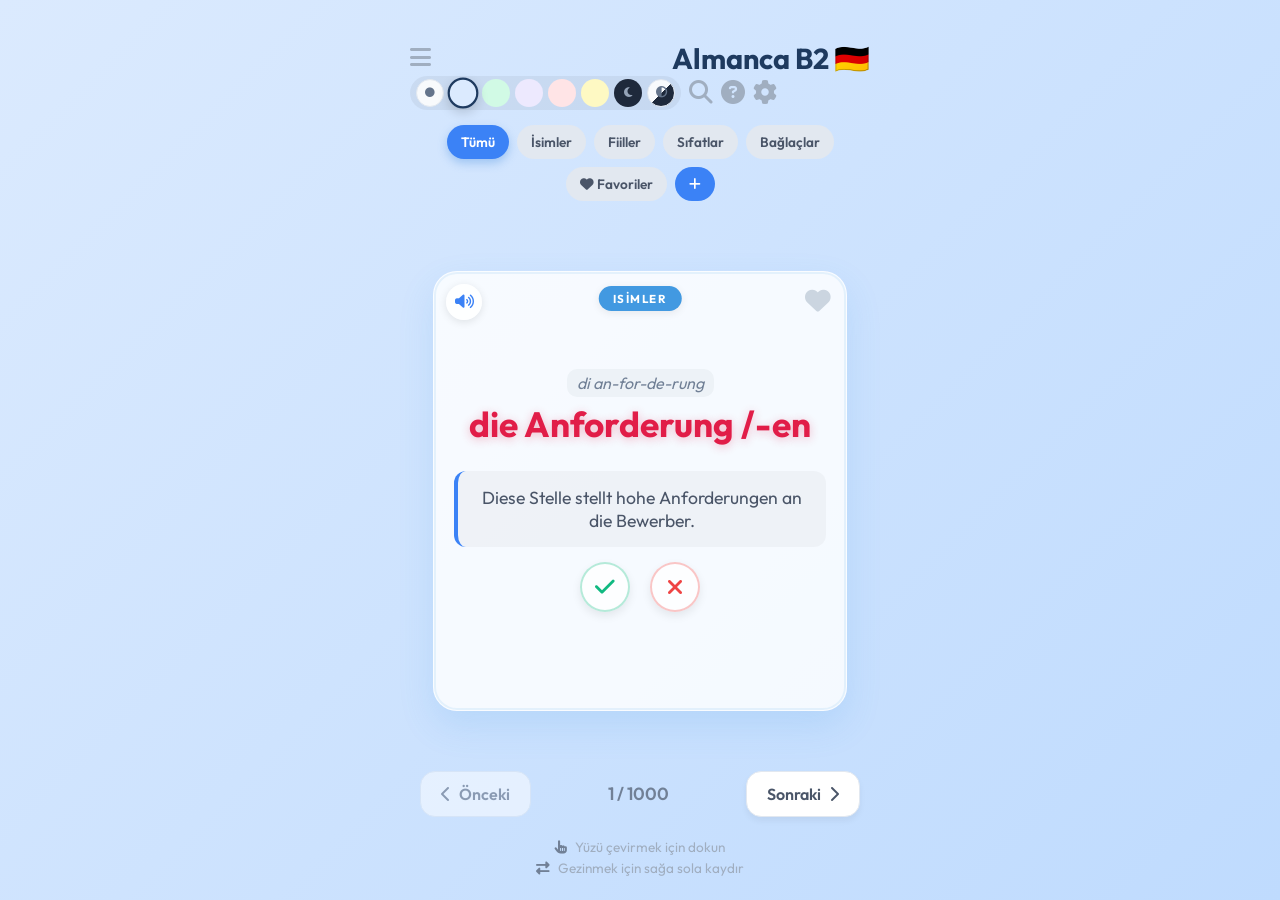
==== commit 527ee03b: "große veranderungen" ====
--- a/index.html
+++ b/index.html
@@ -15,11 +15,6 @@
     <link rel="preconnect" href="https://fonts.gstatic.com" crossorigin>
     <link href="https://fonts.googleapis.com/css2?family=Outfit:wght@400;500;600;700;800&display=swap" rel="stylesheet">
     <link rel="stylesheet" href="https://cdnjs.cloudflare.com/ajax/libs/font-awesome/6.4.0/css/all.min.css">
-    <link rel="stylesheet" href="style.css">
-    <link rel="preconnect" href="https://fonts.googleapis.com">
-    <link rel="preconnect" href="https://fonts.gstatic.com" crossorigin>
-    <link href="https://fonts.googleapis.com/css2?family=Outfit:wght@400;500;600;700;800&display=swap" rel="stylesheet">
-    <link rel="stylesheet" href="https://cdnjs.cloudflare.com/ajax/libs/font-awesome/6.4.0/css/all.min.css">
 </head>
 <body>
     <!-- Sidebar ve Overlay -->
@@ -73,6 +68,25 @@
             </div>
         </div>
 
+        <!-- GÜNLÜK HEDEF -->
+        <div class="daily-goal-container" style="margin: 0 15px 10px 15px; padding: 15px; background: rgba(0,0,0,0.03); border-radius: 12px;">
+            <div style="display:flex; justify-content:space-between; align-items:center; margin-bottom:8px;">
+                <h3 style="font-size: 0.9rem; color: #4a5568; margin:0;"><i class="fas fa-bullseye" style="color:#f43f5e;"></i> Günlük Hedef</h3>
+                <span id="daily-goal-text" style="font-size:0.78rem; color:#718096; font-weight:600;">0 / 20</span>
+            </div>
+            <div style="width:100%; height:12px; background:#e2e8f0; border-radius:6px; overflow:hidden;">
+                <div id="daily-goal-bar" style="width:0%; height:100%; background: linear-gradient(90deg, #f43f5e, #f97316); border-radius:6px; transition: width 0.6s ease;"></div>
+            </div>
+            <div id="daily-goal-status" style="font-size:0.72rem; color:#a0aec0; margin-top:5px;"></div>
+        </div>
+
+        <!-- İLERLEME GRAFİĞİ -->
+        <div style="margin: 0 15px 10px 15px; padding: 15px; background: rgba(0,0,0,0.03); border-radius: 12px;">
+            <h3 style="font-size: 0.9rem; margin-bottom: 10px; color: #4a5568;"><i class="fas fa-chart-pie" style="color:#8b5cf6;"></i> İlerleme Grafiği</h3>
+            <canvas id="progress-chart" width="260" height="180" style="width:100%; max-width:260px; display:block; margin:0 auto;"></canvas>
+            <div id="progress-legend" style="display:flex; justify-content:center; gap:12px; margin-top:8px; font-size:0.72rem; flex-wrap:wrap;"></div>
+        </div>
+
         <!-- HEATMAP -->
         <div class="heatmap-container" style="margin: 0 15px 10px 15px; padding: 15px; background: rgba(0,0,0,0.03); border-radius: 12px;">
             <h3 style="font-size: 0.9rem; margin-bottom: 10px; color: #4a5568;"><i class="fas fa-fire" style="color:#ed8936;"></i> Çalışma Haritası (Son 30 Gün)</h3>
@@ -122,6 +136,9 @@
                     </button>
                     <button class="action-btn secondary quiz-start-btn" data-mode="5" style="margin-bottom:10px; text-align:left; background: #e0e7ff; color: #4338ca; border: 1px solid #c7d2fe;">
                         <i class="fas fa-microphone-alt"></i> 5. Konuşma Sınavı (Mikrofon) 🎤
+                    </button>
+                    <button class="action-btn secondary quiz-start-btn" data-mode="7" style="margin-bottom:10px; text-align:left; background: #fef3c7; color: #92400e; border: 1px solid #fde68a;">
+                        <i class="fas fa-pen-fancy"></i> 7. Boşluk Doldurma (Harf Tamamlama) ✍️
                     </button>
                     <button class="action-btn secondary quiz-start-btn" data-mode="6" style="margin-bottom:10px; text-align:left; background: #fae8ff; color: #a21caf; border: 1px solid #f5d0fe;">
                         <i class="fas fa-puzzle-piece"></i> 6. Sürükle-Bırak Eşleştirme 🧩
@@ -181,6 +198,7 @@
                             <button class="theme-btn" data-theme="dark" style="background:#1e293b; color:#94a3b8;" title="Gece Modu"><i class="fas fa-moon" style="font-size:0.7rem;"></i></button>
                             <button class="theme-btn" data-theme="system" style="background:linear-gradient(135deg,#f8fafc 50%,#1e293b 50%); color:#64748b; border:1.5px solid #e2e8f0;" title="Sistem Teması"><i class="fas fa-adjust" style="font-size:0.7rem; color:#64748b;"></i></button>
                         </div>
+                        <button id="search-btn" class="icon-btn bouncy-btn" title="Kelime Ara"><i class="fas fa-search"></i></button>
                         <button id="guide-btn" class="icon-btn bouncy-btn" title="Nasıl Kullanılır?"><i class="fas fa-question-circle"></i></button>
                         <button id="settings-btn" class="icon-btn bouncy-btn" title="Ayarlar ve Veri Yönetimi"><i class="fas fa-cog"></i></button>
                     </div>
@@ -294,6 +312,18 @@
                 <p><strong>📊 Zayıf Nokta Analizi:</strong> Sol menünün altında "Zayıf Nokta Analizi" bölümü yer alır. Quiz'de en çok yanlış yaptığınız kelimeler ve hangi kategorilerde zorlandığınız burada gösterilir. Odaklanmak için bu kelimeleri önce çalışın!</p>
             </div>
             <button id="guide-ok-btn" class="action-btn primary bouncy-btn" style="margin-top:10px;">Anladım, Teşekkürler!</button>
+        </div>
+    </div>
+
+    <!-- Arama Overlay -->
+    <div id="search-overlay" class="search-overlay">
+        <div class="search-box">
+            <div class="search-input-wrap">
+                <i class="fas fa-search"></i>
+                <input type="text" id="search-input" placeholder="Almanca veya Türkçe kelime ara..." autocomplete="off">
+                <button id="search-close-btn" class="icon-btn"><i class="fas fa-times"></i></button>
+            </div>
+            <div id="search-results" class="search-results"></div>
         </div>
     </div>
 
--- a/style.css
+++ b/style.css
@@ -6,11 +6,11 @@
     --accent-color: #ff0055;
     
     /* Category Colors */
-    --tÃ¼mÃ¼-color: #a0aec0;
+    --tumu-color: #a0aec0;
     --isimler-color: #4299e1; /* Blue */
     --fiiller-color: #f56565; /* Red */
-    --sÄ±fatlar-color: #48bb78; /* Green */
-    --baÄŸlaÃ§lar-color: #ed8936; /* Orange */
+    --sifatlar-color: #48bb78; /* Green */
+    --baglaclar-color: #ed8936; /* Orange */
     --favoriler-color: #fc8181; /* Pinkish red */
     
     /* Safa Area Insets for Mobile App feeling */
@@ -1714,3 +1714,108 @@
     }
 }
 
+/* ==========================================
+   SEARCH OVERLAY
+   ========================================== */
+.search-overlay {
+    position: fixed;
+    top: 0; left: 0;
+    width: 100vw; height: 100vh;
+    background: rgba(0,0,0,0.5);
+    backdrop-filter: blur(8px);
+    z-index: 9999;
+    display: flex;
+    align-items: flex-start;
+    justify-content: center;
+    padding-top: 80px;
+    opacity: 0;
+    pointer-events: none;
+    transition: opacity 0.25s ease;
+}
+.search-overlay.active {
+    opacity: 1;
+    pointer-events: all;
+}
+.search-box {
+    width: 90%;
+    max-width: 480px;
+    background: var(--card-bg, white);
+    border-radius: 18px;
+    box-shadow: 0 20px 60px rgba(0,0,0,0.25);
+    overflow: hidden;
+    transform: translateY(-20px);
+    transition: transform 0.3s cubic-bezier(0.34, 1.56, 0.64, 1);
+}
+.search-overlay.active .search-box {
+    transform: translateY(0);
+}
+.search-input-wrap {
+    display: flex;
+    align-items: center;
+    gap: 10px;
+    padding: 14px 18px;
+    border-bottom: 1px solid rgba(0,0,0,0.06);
+}
+.search-input-wrap i { color: #94a3b8; font-size: 1rem; }
+.search-input-wrap input {
+    flex: 1;
+    border: none;
+    outline: none;
+    background: transparent;
+    font-size: 1rem;
+    font-family: 'Outfit', sans-serif;
+    color: var(--text-color, #2d3748);
+}
+.search-input-wrap input::placeholder { color: #cbd5e1; }
+.search-results {
+    max-height: 350px;
+    overflow-y: auto;
+    padding: 8px;
+}
+.search-result-item {
+    display: flex;
+    justify-content: space-between;
+    align-items: center;
+    padding: 10px 14px;
+    border-radius: 10px;
+    cursor: pointer;
+    transition: background 0.15s;
+    gap: 8px;
+}
+.search-result-item:hover { background: rgba(0,0,0,0.04); }
+.search-result-de {
+    font-weight: 700;
+    font-size: 0.9rem;
+    color: var(--text-color);
+}
+.search-result-tr {
+    font-size: 0.8rem;
+    color: #94a3b8;
+}
+.search-result-cat {
+    font-size: 0.65rem;
+    padding: 2px 8px;
+    border-radius: 10px;
+    background: rgba(99,102,241,0.1);
+    color: #6366f1;
+    font-weight: 600;
+    white-space: nowrap;
+}
+.search-empty {
+    text-align: center;
+    padding: 30px;
+    color: #94a3b8;
+    font-size: 0.9rem;
+}
+
+/* ==========================================
+   DAILY GOAL CELEBRATION
+   ========================================== */
+@keyframes goalComplete {
+    0% { transform: scale(1); }
+    50% { transform: scale(1.05); }
+    100% { transform: scale(1); }
+}
+.daily-goal-complete {
+    animation: goalComplete 0.5s ease;
+}
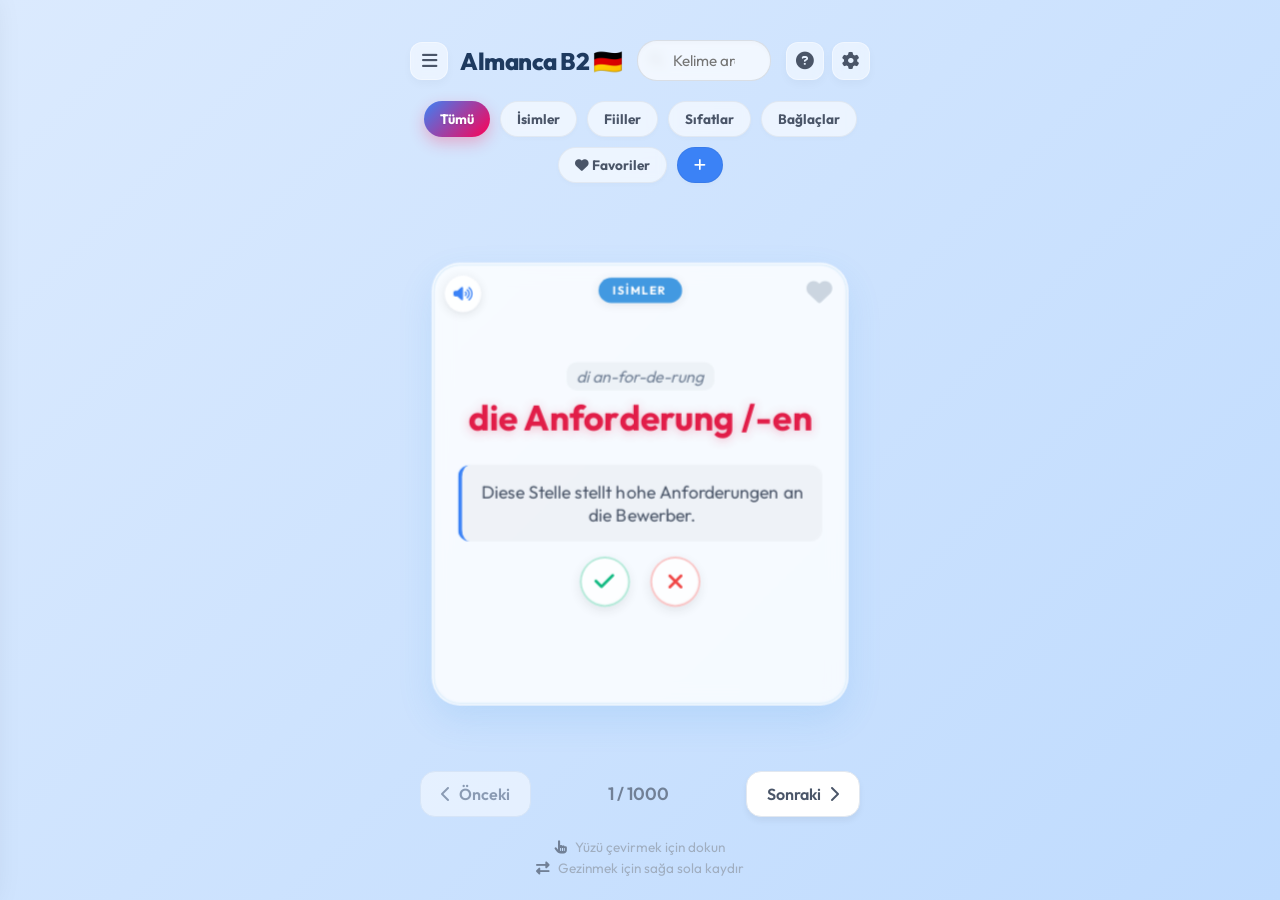
==== commit 7387e71a: "büyük güncelleme v2" ====
--- a/index.html
+++ b/index.html
@@ -25,79 +25,92 @@
             <button id="close-sidebar" class="icon-btn">&times;</button>
         </div>
         
-        <!-- STREAK KUTUSU -->
-        <div id="streak-display"></div>
-
-        <!-- XP & LEVEL BAR -->
-        <div style="padding: 0 15px 10px 15px;">
-            <div style="display:flex; justify-content:space-between; align-items:center; margin-bottom:5px;">
-                <span style="font-size:0.85rem; font-weight:700; color:var(--primary-color);">⭐ Seviye <span id="user-level">1</span> &mdash; <span id="user-title" style="color:#ed8936;">Anfänger</span></span>
-                <span style="font-size:0.75rem; color:#718096;"><span id="user-xp">0</span> XP</span>
-            </div>
-            <div style="width:100%; height:10px; background:#e2e8f0; border-radius:5px; overflow:hidden;">
-                <div id="xp-bar-fill" style="width:0%; height:100%; background: linear-gradient(90deg, var(--primary-color), #ed8936); border-radius:5px; transition: width 0.6s ease;"></div>
-            </div>
-        </div>
-
-
-        <div class="stats-container">
-            <div class="stat-box">
-                <i class="fas fa-layer-group"></i>
+        <!-- Kullanıcı Profili (Yeni Tasarım) -->
+        <div class="sidebar-profile">
+            <div class="profile-avatar">
+                <i class="fas fa-user-graduate"></i>
+            </div>
+            <div class="profile-info">
+                <div class="profile-level">Seviye <span id="user-level">1</span></div>
+                <div class="profile-title" id="user-title">Anfänger</div>
+                <div class="profile-xp"><span id="user-xp">0</span> XP</div>
+            </div>
+        </div>
+        
+        <!-- XP Bar -->
+        <div class="xp-progress-wrapper">
+            <div class="xp-bar-container">
+                <div id="xp-bar-fill" class="xp-bar-fill"></div>
+            </div>
+        </div>
+
+        <div class="sidebar-divider"></div>
+
+        <!-- İstatistik Grid -->
+        <div class="stats-grid">
+            <div class="stat-card">
+                <i class="fas fa-layer-group text-blue"></i>
                 <div class="stat-value" id="stat-flipped">0</div>
                 <div class="stat-label">Kart Çevrildi</div>
             </div>
-            <div class="stat-box">
-                <i class="fas fa-heart" style="color:var(--accent-color)"></i>
+            <div class="stat-card">
+                <i class="fas fa-heart text-pink"></i>
                 <div class="stat-value" id="stat-favorites">0</div>
                 <div class="stat-label">Favoriler</div>
             </div>
-            <div class="stat-box">
-                <i class="fas fa-check-circle" style="color:#48bb78"></i>
+            <div class="stat-card">
+                <i class="fas fa-check-circle text-green"></i>
                 <div class="stat-value" id="stat-learned">0</div>
                 <div class="stat-label">Öğrenilen</div>
             </div>
-            <div class="stat-box">
-                <i class="fas fa-times-circle" style="color:#f56565"></i>
+            <div class="stat-card">
+                <i class="fas fa-times-circle text-red"></i>
                 <div class="stat-value" id="stat-review">0</div>
-                <div class="stat-label">Tekrarlanacak</div>
-            </div>
-            <div class="stat-box wide">
-                <i class="fas fa-clock"></i>
+                <div class="stat-label">Tekrar</div>
+            </div>
+            <div class="stat-card wide">
+                <i class="fas fa-clock text-purple"></i>
                 <div class="stat-value" id="stat-time">0m 0s</div>
-                <div class="stat-label">Uygulamada Geçen Süre</div>
-            </div>
-        </div>
+                <div class="stat-label">Çalışma Süresi</div>
+            </div>
+        </div>
+
+        <div class="sidebar-divider"></div>
 
         <!-- GÜNLÜK HEDEF -->
-        <div class="daily-goal-container" style="margin: 0 15px 10px 15px; padding: 15px; background: rgba(0,0,0,0.03); border-radius: 12px;">
-            <div style="display:flex; justify-content:space-between; align-items:center; margin-bottom:8px;">
-                <h3 style="font-size: 0.9rem; color: #4a5568; margin:0;"><i class="fas fa-bullseye" style="color:#f43f5e;"></i> Günlük Hedef</h3>
-                <span id="daily-goal-text" style="font-size:0.78rem; color:#718096; font-weight:600;">0 / 20</span>
-            </div>
-            <div style="width:100%; height:12px; background:#e2e8f0; border-radius:6px; overflow:hidden;">
-                <div id="daily-goal-bar" style="width:0%; height:100%; background: linear-gradient(90deg, #f43f5e, #f97316); border-radius:6px; transition: width 0.6s ease;"></div>
-            </div>
-            <div id="daily-goal-status" style="font-size:0.72rem; color:#a0aec0; margin-top:5px;"></div>
+        <div class="sidebar-module">
+            <div class="module-header">
+                <h3><i class="fas fa-bullseye text-orange"></i> Günlük Hedef</h3>
+                <span id="daily-goal-text" class="goal-text">0 / 20</span>
+            </div>
+            <div class="goal-bar-container">
+                <div id="daily-goal-bar" class="goal-bar-fill"></div>
+            </div>
+            <div id="daily-goal-status" class="module-footer"></div>
         </div>
 
         <!-- İLERLEME GRAFİĞİ -->
-        <div style="margin: 0 15px 10px 15px; padding: 15px; background: rgba(0,0,0,0.03); border-radius: 12px;">
-            <h3 style="font-size: 0.9rem; margin-bottom: 10px; color: #4a5568;"><i class="fas fa-chart-pie" style="color:#8b5cf6;"></i> İlerleme Grafiği</h3>
-            <canvas id="progress-chart" width="260" height="180" style="width:100%; max-width:260px; display:block; margin:0 auto;"></canvas>
-            <div id="progress-legend" style="display:flex; justify-content:center; gap:12px; margin-top:8px; font-size:0.72rem; flex-wrap:wrap;"></div>
+        <div class="sidebar-module">
+            <div class="module-header">
+                <h3><i class="fas fa-chart-pie text-purple"></i> İlerleme</h3>
+            </div>
+            <canvas id="progress-chart" width="240" height="160" style="width:100%; max-width:240px; display:block; margin:0 auto;"></canvas>
+            <div id="progress-legend" class="chart-legend"></div>
         </div>
 
         <!-- HEATMAP -->
-        <div class="heatmap-container" style="margin: 0 15px 10px 15px; padding: 15px; background: rgba(0,0,0,0.03); border-radius: 12px;">
-            <h3 style="font-size: 0.9rem; margin-bottom: 10px; color: #4a5568;"><i class="fas fa-fire" style="color:#ed8936;"></i> Çalışma Haritası (Son 30 Gün)</h3>
-            <div id="heatmap-grid" style="display: flex; gap: 3px; flex-wrap: wrap; height: 60px; align-content: flex-start;"></div>
-            <div style="font-size:0.72rem; color:#a0aec0; margin-top:6px;">
+        <div class="sidebar-module">
+            <div class="module-header">
+                <h3><i class="fas fa-fire text-orange"></i> Çalışma Isı Haritası</h3>
+            </div>
+            <div id="heatmap-grid" class="heatmap-grid"></div>
+            <div class="heatmap-legend">
                 ⬜ Boş &nbsp; 🟩 Az &nbsp; 🟨 Orta &nbsp; 🟧 İyi &nbsp; 🟥 Harika
             </div>
         </div>
 
         <!-- ZAYIF NOKTA ANALİZİ -->
-        <div style="margin: 0 15px 15px 15px; padding: 15px; background: rgba(0,0,0,0.03); border-radius: 12px;">
+        <div class="sidebar-module">
             <h3 style="font-size: 0.9rem; margin-bottom: 10px; color: #4a5568;"><i class="fas fa-exclamation-triangle" style="color:#ed8936;"></i> Zayıf Nokta Analizi</h3>
             <div id="weak-points-panel"></div>
         </div>
@@ -185,9 +198,24 @@
         <header>
             <div id="main-header">
                 <div class="header-top">
-                    <button id="sidebar-toggle-btn" class="icon-btn bouncy-btn" title="Menü"><i class="fas fa-bars"></i></button>
-                    <h1>Almanca B2 🇩🇪</h1>
-                    <div class="header-controls">
+                    <!-- Sol Taraf: Menü ve Logo -->
+                    <div class="header-left">
+                        <button id="sidebar-toggle-btn" class="icon-btn bouncy-btn" title="Menü"><i class="fas fa-bars"></i></button>
+                        <h1>Almanca B2 🇩🇪</h1>
+                    </div>
+
+                    <!-- Orta Kısım: Arama Kutusu -->
+                    <div class="header-center">
+                        <div class="inline-search-wrapper">
+                            <i class="fas fa-search search-icon"></i>
+                            <input type="text" id="inline-search-input" placeholder="Kelime ara..." autocomplete="off">
+                            <button id="inline-search-clear" class="icon-btn" style="display:none;"><i class="fas fa-times"></i></button>
+                            <div id="inline-search-results" class="inline-search-dropdown"></div>
+                        </div>
+                    </div>
+
+                    <!-- Sağ Taraf: Kontroller -->
+                    <div class="header-right header-controls">
                         <div class="theme-controls" title="Renk Temaları">
                             <button class="theme-btn" data-theme="white" style="background:#f8fafc; border:1.5px solid #e2e8f0; color:#64748b;" title="Sade Beyaz"><i class="fas fa-circle" style="font-size:0.6rem;"></i></button>
                             <button class="theme-btn active" data-theme="pastel-blue" style="background:#dbeafe; color:#3b82f6;" title="Tatlı Mavi"></button>
@@ -198,7 +226,6 @@
                             <button class="theme-btn" data-theme="dark" style="background:#1e293b; color:#94a3b8;" title="Gece Modu"><i class="fas fa-moon" style="font-size:0.7rem;"></i></button>
                             <button class="theme-btn" data-theme="system" style="background:linear-gradient(135deg,#f8fafc 50%,#1e293b 50%); color:#64748b; border:1.5px solid #e2e8f0;" title="Sistem Teması"><i class="fas fa-adjust" style="font-size:0.7rem; color:#64748b;"></i></button>
                         </div>
-                        <button id="search-btn" class="icon-btn bouncy-btn" title="Kelime Ara"><i class="fas fa-search"></i></button>
                         <button id="guide-btn" class="icon-btn bouncy-btn" title="Nasıl Kullanılır?"><i class="fas fa-question-circle"></i></button>
                         <button id="settings-btn" class="icon-btn bouncy-btn" title="Ayarlar ve Veri Yönetimi"><i class="fas fa-cog"></i></button>
                     </div>
@@ -276,56 +303,52 @@
                 <h2>📖 Nasıl Kullanılır?</h2>
                 <button id="close-guide-btn" class="icon-btn bouncy-btn">&times;</button>
             </div>
-            <div class="modal-body" style="font-size:0.95rem; line-height:1.6;">
-                <p><strong>1. Kart Çevirme:</strong> Almanca kelimenin anlamını görmek için karta bir kez tıklayın veya dokunun.</p>
-                <p><strong>2. Kaydırma (Swipe):</strong> Sonraki kelimeye geçmek için ekranı (kartı) hafifçe sola kaydırın. Önceki için sağa kaydırın.</p>
-                <p><strong>3. Butonlar:</strong></p>
-                <ul style="padding-left: 20px; text-align: left; margin-bottom:15px; color:#4a5568;">
-                    <li><i class="fas fa-heart" style="color:var(--accent-color)"></i> Favorilere Ekle</li>
-                    <li><i class="fas fa-check"></i> Öğrendiğim kelimeler listesine at</li>
-                    <li><i class="fas fa-times"></i> Tekrar edilecek kelimeler (Zorlandıklarım)</li>
-                </ul>
-                <p><strong>4. Temalar:</strong> Sağ üst köşedeki yuvarlak renk tonlarına basarak uygulamanın ambiyansını ruh halinize göre değiştirebilirsiniz.</p>
-
-                <hr style="margin: 12px 0; border-color:#edf2f7;">
-
-                <p><strong>🔥 Streak (Çalışma Serisi):</strong> Her gün uygulamaya girip en az bir kelimeyi öğrenildi veya tekrar olarak işaretlediğinizde seriniz artar. Arka arkaya 3+ gün çalışırsan alev 🔥 emojisi büyür! Bir gün kaçırırsan seri sıfırlanır ve buz 🧊 emojisine döner.</p>
-
-                <hr style="margin: 12px 0; border-color:#edf2f7;">
-
-                <p><strong>📅 Çalışma Haritası (Heatmap):</strong> Sol menüdeki renkli kareler son 30 günlük çalışma yoğunluğunu gösterir.</p>
-                <ul style="padding-left: 20px; text-align: left; margin-bottom:10px; color:#4a5568; font-size:0.9rem;">
-                    <li>⬜ <strong>Gri:</strong> O gün çalışılmadı</li>
-                    <li>🟩 <strong>Açık Yeşil:</strong> Az çalışıldı (1–5 kelime)</li>
-                    <li>🟨 <strong>Sarı:</strong> Orta düzey (6–20 kelime)</li>
-                    <li>🟧 <strong>Turuncu:</strong> İyi çalışıldı (21–50 kelime)</li>
-                    <li>🟥 <strong>Kırmızı:</strong> Yoğun çalışma! (50+ kelime)</li>
-                </ul>
-                <p style="font-size:0.88rem; color:#718096;">💡 <em>Heatmap, öğrenildi veya tekrar butonu tıklandığında güncellenir.</em></p>
-
-                <hr style="margin: 12px 0; border-color:#edf2f7;">
-
-                <p><strong>🎯 Çoktan Seçmeli Quiz:</strong> Sol menüden Quiz → "4. Çoktan Seçmeli" seçin. Her soruda Almanca kelimeyi görür, 4 Türkçe seçenek arasından doğruyu bulursunuz. Yanlışlar otomatik olarak "Zayıf Nokta Analizi"ne kaydedilir!</p>
-
-                <hr style="margin: 12px 0; border-color:#edf2f7;">
-
-                <p><strong>📊 Zayıf Nokta Analizi:</strong> Sol menünün altında "Zayıf Nokta Analizi" bölümü yer alır. Quiz'de en çok yanlış yaptığınız kelimeler ve hangi kategorilerde zorlandığınız burada gösterilir. Odaklanmak için bu kelimeleri önce çalışın!</p>
+            <div class="modal-body guide-body">
+                <div class="guide-section">
+                    <div class="guide-icon bg-blue"><i class="fas fa-exchange-alt"></i></div>
+                    <div class="guide-text">
+                        <h3>Kartları Kaydır</h3>
+                        <p>Karta tıklayarak yüzünü çevirin (anlamını görün). Sağa ve sola kaydırarak (swipe) kelimeler arasında gezinebilirsiniz.</p>
+                    </div>
+                </div>
+
+                <div class="guide-section">
+                    <div class="guide-icon bg-green"><i class="fas fa-brain"></i></div>
+                    <div class="guide-text">
+                        <h3>Akıllı Algoritma (SM-2)</h3>
+                        <p>Kelimeyi doğru bilirseniz (<i class="fas fa-check text-green"></i>) veya tekrara bırakırsanız (<i class="fas fa-times text-red"></i>), gelişmiş SM-2 algoritması o kelimeyi ne zaman tekrar görmeniz gerektiğini otomatik hesaplar.</p>
+                    </div>
+                </div>
+
+                <div class="guide-section">
+                    <div class="guide-icon bg-orange"><i class="fas fa-bullseye"></i></div>
+                    <div class="guide-text">
+                        <h3>Günlük Hedef & XP</h3>
+                        <p>Her gün 20 kelimelik hedef barını doldurarak Bonus XP kazanın! XP kazandıkça seviye atlar ve yeni rütbelere <em>(Anfänger, Meister vb.)</em> ulaşırsınız.</p>
+                    </div>
+                </div>
+
+                <div class="guide-section">
+                    <div class="guide-icon bg-purple"><i class="fas fa-gamepad"></i></div>
+                    <div class="guide-text">
+                        <h3>7 Farklı Oyun Modu</h3>
+                        <p>Sol menüdeki <strong>Quiz Modu</strong> ile Sürükle-Bırak, Boşluk Doldurma, Çoktan Seçmeli ve Konuşma sınavı (mikrofon) gibi çeşitli pratikler yapabilirsiniz.</p>
+                    </div>
+                </div>
+
+                <div class="guide-section">
+                    <div class="guide-icon bg-pink"><i class="fas fa-paint-roller"></i></div>
+                    <div class="guide-text">
+                        <h3>Arayüzü Özelleştir</h3>
+                        <p>Üst paneldeki renk butonlarıyla veya "Ayarlar" menüsünden sistemi kendinize göre özelleştirin, gece moduna geçin ve kendi kelime listenizi yükleyin.</p>
+                    </div>
+                </div>
             </div>
             <button id="guide-ok-btn" class="action-btn primary bouncy-btn" style="margin-top:10px;">Anladım, Teşekkürler!</button>
         </div>
     </div>
 
-    <!-- Arama Overlay -->
-    <div id="search-overlay" class="search-overlay">
-        <div class="search-box">
-            <div class="search-input-wrap">
-                <i class="fas fa-search"></i>
-                <input type="text" id="search-input" placeholder="Almanca veya Türkçe kelime ara..." autocomplete="off">
-                <button id="search-close-btn" class="icon-btn"><i class="fas fa-times"></i></button>
-            </div>
-            <div id="search-results" class="search-results"></div>
-        </div>
-    </div>
+    <!-- Eski Search Overlay (Silindi) -->
 
     <!-- PWA Service Worker -->
     <script>
--- a/style.css
+++ b/style.css
@@ -64,6 +64,59 @@
 }
 
 header {
+    --favoriler-color: #fc8181; /* Pinkish red */
+    
+    /* Safa Area Insets for Mobile App feeling */
+    --safe-top: env(safe-area-inset-top, 0px);
+    --safe-bottom: env(safe-area-inset-bottom, 0px);
+}
+
+* {
+    box-sizing: border-box;
+    margin: 0;
+    padding: 0;
+}
+
+body {
+    font-family: 'Outfit', sans-serif;
+    background: var(--bg-gradient);
+    color: var(--text-color);
+    display: block;
+    min-height: 100vh;
+    overflow-x: hidden;
+    overflow-y: auto;
+}
+
+@keyframes floatAnim {
+    0% { transform: translateY(0px); }
+    50% { transform: translateY(-8px); }
+    100% { transform: translateY(0px); }
+}
+
+.bouncy-btn {
+    transition: transform 0.2s cubic-bezier(0.34, 1.56, 0.64, 1);
+}
+.bouncy-btn:hover {
+    transform: scale(1.1);
+}
+.bouncy-btn:active {
+    transform: scale(0.9);
+}
+
+.app-container {
+    width: 100%;
+    max-width: 500px;
+    margin: 0 auto;
+    padding: calc(20px + var(--safe-top)) 20px calc(20px + var(--safe-bottom)) 20px;
+    display: flex;
+    flex-direction: column;
+    min-height: 100vh;
+    overflow-y: auto;
+    user-select: none;
+    -webkit-tap-highlight-color: transparent;
+}
+
+header {
     text-align: center;
     margin-bottom: 20px;
     padding-top: 20px;
@@ -73,121 +126,197 @@
     display: flex;
     justify-content: space-between;
     align-items: center;
-    flex-wrap: wrap; /* Allows the title and controls to wrap gracefully */
-    margin-bottom: 15px;
+    margin-bottom: 20px;
+    position: relative;
+}
+
+.header-left {
+    display: flex;
+    align-items: center;
+    gap: 12px;
+}
+
+.header-center {
+    flex: 1;
+    display: flex;
+    justify-content: center;
+    padding: 0 15px;
+}
+
+.inline-search-wrapper {
+    position: relative;
+    width: 100%;
+    max-width: 300px;
+    display: flex;
+    align-items: center;
+}
+
+.inline-search-wrapper .search-icon {
+    position: absolute;
+    left: 12px;
+    color: #a0aec0;
+    pointer-events: none;
+    font-size: 0.9rem;
+}
+
+#inline-search-input {
+    width: 100%;
+    padding: 10px 35px;
+    border: 1px solid rgba(0,0,0,0.1);
+    border-radius: 20px;
+    background: rgba(255,255,255,0.7);
+    backdrop-filter: blur(5px);
+    font-family: 'Outfit', sans-serif;
+    font-size: 0.95rem;
+    color: var(--text-color);
+    box-shadow: inset 0 2px 4px rgba(0,0,0,0.02);
+    transition: all 0.3s ease;
+}
+
+#inline-search-input:focus {
+    outline: none;
+    background: rgba(255,255,255,0.95);
+    border-color: var(--primary-color);
+    box-shadow: 0 4px 15px rgba(0,0,0,0.05), inset 0 2px 4px rgba(0,0,0,0.02);
+}
+
+#inline-search-clear {
+    position: absolute;
+    right: 8px;
+    background: none;
+    border: none;
+    color: #a0aec0;
+    font-size: 0.9rem;
+    cursor: pointer;
+    padding: 5px;
+}
+
+.inline-search-dropdown {
+    position: absolute;
+    top: 100%;
+    left: 0;
+    right: 0;
+    margin-top: 8px;
+    background: var(--card-bg);
+    border-radius: 16px;
+    box-shadow: 0 10px 30px rgba(0,0,0,0.1);
+    max-height: 300px;
+    overflow-y: auto;
+    z-index: 1000;
+    display: none;
+    flex-direction: column;
+    border: 1px solid rgba(0,0,0,0.05);
+    backdrop-filter: blur(10px);
+}
+
+.inline-search-dropdown .search-result-item {
+    padding: 12px 15px;
+    border-bottom: 1px solid rgba(0,0,0,0.05);
+    cursor: pointer;
+    display: flex;
+    justify-content: space-between;
+    align-items: center;
+    transition: background 0.2s;
+}
+
+.inline-search-dropdown .search-result-item:last-child {
+    border-bottom: none;
+}
+
+.inline-search-dropdown .search-result-item:hover {
+    background: rgba(0,0,0,0.02);
+}
+
+.header-right {
+    display: flex;
+    align-items: center;
+    gap: 10px;
 }
 
 h1 {
-    font-size: 1.8rem;
+    font-size: 1.5rem;
     color: var(--text-color, #1a202c);
-    font-weight: 700;
+    font-weight: 800;
     margin: 0;
-    transition: color 0.3s ease;
+    letter-spacing: -0.5px;
 }
 
 .header-controls {
     display: flex;
     align-items: center;
-    gap: 8px; /* Reduced gap from 15px to 8px */
-    flex-wrap: wrap;
+    gap: 8px;
+}
+
+.theme-controls {
+    display: none;
+}
+
+/* Glassmorphic Icon Buttons */
+.icon-btn {
+    background: rgba(255, 255, 255, 0.5);
+    border: 1px solid rgba(255, 255, 255, 0.4);
+    box-shadow: 0 4px 10px rgba(0,0,0,0.03);
+    backdrop-filter: blur(5px);
+    width: 38px;
+    height: 38px;
+    border-radius: 12px;
+    font-size: 1.1rem;
+    color: #4a5568;
+    cursor: pointer;
+    display: flex;
     justify-content: center;
-}
-
-.theme-controls {
-    display: flex;
-    gap: 5px;
-    background: rgba(0, 0, 0, 0.05);
-    padding: 3px 6px;
-    border-radius: 20px;
-    transition: background 0.3s;
-}
-
-body.theme-dark .theme-controls, body.theme-navy .theme-controls {
-    background: rgba(255, 255, 255, 0.1);
-}
-
-.theme-btn {
-    background: transparent;
-    border: 2px solid transparent;
-    color: #a0aec0;
-    cursor: pointer;
-    font-size: 1rem;
-    width: 28px;
-    height: 28px;
-    border-radius: 50%;
-    display: flex;
-    justify-content: center;
     align-items: center;
     transition: all 0.3s cubic-bezier(0.34, 1.56, 0.64, 1);
-}
-
-.theme-btn:hover {
-    transform: scale(1.1);
-    background: rgba(0, 0, 0, 0.05);
-}
-
-body.theme-dark .theme-btn:hover {
-    background: rgba(255, 255, 255, 0.1);
-}
-
-.theme-btn.active {
-    border: 2px solid var(--text-color);
-    transform: scale(1.1);
-    box-shadow: 0 4px 10px rgba(0, 0, 0, 0.15);
-}
-
-body.theme-dark .theme-btn.active {
-    border-color: #fff;
-    box-shadow: 0 4px 10px rgba(0, 0, 0, 0.3);
-}
-
-.icon-btn {
-    background: transparent;
-    border: none;
-    font-size: 1.5rem;
-    color: #a0aec0;
-    cursor: pointer;
-    transition: all 0.3s cubic-bezier(0.175, 0.885, 0.32, 1.275);
 }
 
 .icon-btn:hover {
     color: var(--primary-color);
-    transform: rotate(90deg);
+    background: rgba(255, 255, 255, 0.9);
+    box-shadow: 0 6px 15px rgba(0,0,0,0.08);
+    transform: translateY(-2px);
 }
 
 .categories {
     display: flex;
     flex-wrap: wrap;
-    gap: 8px;
+    gap: 10px;
     justify-content: center;
-}
-
+    padding-bottom: 5px;
+}
+
+/* Premium Category Buttons */
 .category-btn {
-    border: none;
-    background: #e2e8f0;
-    padding: 8px 14px;
+    border: 1px solid rgba(0,0,0,0.05);
+    background: rgba(255, 255, 255, 0.6);
+    backdrop-filter: blur(5px);
+    padding: 8px 16px;
     border-radius: 20px;
     font-size: 0.85rem;
     cursor: pointer;
-    transition: all 0.3s ease;
+    transition: all 0.3s cubic-bezier(0.25, 0.8, 0.25, 1);
     font-family: inherit;
-    font-weight: 600;
+    font-weight: 700;
     color: #4a5568;
+    box-shadow: 0 2px 5px rgba(0,0,0,0.02);
 }
 
 .category-btn:hover {
-    background: #cbd5e0;
+    background: rgba(255, 255, 255, 0.9);
+    box-shadow: 0 4px 10px rgba(0,0,0,0.05);
+    transform: translateY(-1px);
 }
 
 .category-btn.active {
-    background: var(--primary-color);
+    background: linear-gradient(135deg, var(--primary-color), var(--accent-color));
     color: white;
-    box-shadow: 0 4px 10px rgba(74, 144, 226, 0.4);
+    border: none;
+    box-shadow: 0 6px 15px rgba(var(--primary-color-rgb, 255,42,95), 0.3);
+    text-shadow: 0 1px 2px rgba(0,0,0,0.1);
 }
 
 .flashcard-container {
     flex: 1;
-    perspective: 1200px;
+    perspective: 1600px;
     display: flex;
     justify-content: center;
     align-items: center;
@@ -202,20 +331,22 @@
     background: transparent;
     cursor: pointer;
     position: absolute;
-    transition: transform 0.6s cubic-bezier(0.4, 0.0, 0.2, 1), opacity 0.4s;
+    transition: transform 0.8s cubic-bezier(0.2, 0.8, 0.2, 1), opacity 0.4s;
     transform-style: preserve-3d;
 }
 
 .flashcard.floating {
-    animation: floatAnim 6s ease-in-out infinite;
+    animation: floatAnim 8s ease-in-out infinite;
 }
 
 .flashcard.flipped .front {
-    transform: rotateY(180deg);
+    transform: rotateY(180deg) translateZ(10px);
+    box-shadow: 0 5px 15px rgba(0,0,0,0.05);
 }
 
 .flashcard.flipped .back {
-    transform: rotateY(0deg);
+    transform: rotateY(0deg) translateZ(10px);
+    box-shadow: 0 25px 50px rgba(0,0,0,0.15);
 }
 
 .card-face {
@@ -223,35 +354,35 @@
     width: 100%;
     height: 100%;
     backface-visibility: hidden;
-    border-radius: 24px;
-    box-shadow: 0 15px 35px rgba(0,0,0,0.08);
+    border-radius: 28px;
+    box-shadow: 0 20px 40px rgba(0,0,0,0.1), inset 0 2px 5px rgba(255,255,255,0.5);
     display: flex;
     flex-direction: column;
-    padding: 25px 20px;
+    padding: 30px 25px;
     justify-content: center;
     align-items: center;
     text-align: center;
-    background: var(--card-bg, rgba(255, 255, 255, 0.9));
-    border: 1px solid rgba(255, 255, 255, 0.4);
-    transition: transform 0.6s cubic-bezier(0.4, 0.0, 0.2, 1), box-shadow 0.3s;
+    background: var(--card-bg, rgba(255, 255, 255, 0.95));
+    border: 1px solid rgba(255, 255, 255, 0.8);
+    backdrop-filter: blur(10px);
+    transition: transform 0.8s cubic-bezier(0.2, 0.8, 0.2, 1), box-shadow 0.4s;
+    transform: translateZ(0);
 }
 
 .front {
-    transform: rotateY(0deg);
+    transform: rotateY(0deg) translateZ(10px);
     z-index: 2;
 }
 
 .back {
-    transform: rotateY(-180deg);
-}
-
-/* Kategori Renkleri - Kart Ãœst SÄ±nÄ±rÄ± (ArtÄ±k Glow GÃ¶lge Olarak KullanÄ±lÄ±yor) */
+    transform: rotateY(-180deg) translateZ(10px);
+}
+
 .flashcard[data-cat="isimler"] .card-face { box-shadow: 0 15px 35px rgba(66, 153, 225, 0.15), inset 0 0 0 2px rgba(66, 153, 225, 0.1); }
 .flashcard[data-cat="fiiller"] .card-face { box-shadow: 0 15px 35px rgba(245, 101, 101, 0.15), inset 0 0 0 2px rgba(245, 101, 101, 0.1); }
 .flashcard[data-cat="sÄ±fatlar"] .card-face { box-shadow: 0 15px 35px rgba(72, 187, 120, 0.15), inset 0 0 0 2px rgba(72, 187, 120, 0.1); }
 .flashcard[data-cat="baÄŸlaÃ§lar"] .card-face { box-shadow: 0 15px 35px rgba(237, 137, 54, 0.15), inset 0 0 0 2px rgba(237, 137, 54, 0.1); }
 
-/* Kategori Etiketi */
 .category-label {
     position: absolute;
     top: 14px;
@@ -293,6 +424,55 @@
     word-break: break-word;
 }
 
+.guide-body {
+    display: flex;
+    flex-direction: column;
+    gap: 15px;
+    padding: 10px 0;
+}
+
+.guide-section {
+    display: flex;
+    align-items: flex-start;
+    gap: 15px;
+    background: rgba(0,0,0,0.02);
+    padding: 15px;
+    border-radius: 16px;
+    border: 1px solid rgba(0,0,0,0.04);
+}
+
+.guide-icon {
+    width: 40px;
+    height: 40px;
+    border-radius: 12px;
+    display: flex;
+    justify-content: center;
+    align-items: center;
+    font-size: 1.2rem;
+    color: white;
+    flex-shrink: 0;
+}
+
+.guide-icon.bg-blue { background: linear-gradient(135deg, #4299e1, #3182ce); }
+.guide-icon.bg-green { background: linear-gradient(135deg, #48bb78, #38a169); }
+.guide-icon.bg-orange { background: linear-gradient(135deg, #ed8936, #dd6b20); }
+.guide-icon.bg-purple { background: linear-gradient(135deg, #9f7aea, #805ad5); }
+.guide-icon.bg-pink { background: linear-gradient(135deg, #ed64a6, #d53f8c); }
+
+.guide-text h3 {
+    margin: 0 0 5px 0;
+    font-size: 1.05rem;
+    color: var(--text-color);
+    font-weight: 700;
+}
+
+.guide-text p {
+    margin: 0;
+    font-size: 0.9rem;
+    color: #718096;
+    line-height: 1.5;
+}
+
 .sentence {
     font-size: 1.1rem;
     color: #4a5568;
@@ -410,7 +590,6 @@
     color: #718096;
 }
 
-/* Animations for Slide */
 .slide-out-left {
     transform: translateX(-120%) rotate(-15deg);
     opacity: 0;
@@ -451,7 +630,6 @@
     margin-bottom: 15px;
 }
 
-/* Modal Styles */
 .modal-overlay {
     position: fixed;
     top: 0;
@@ -477,8 +655,8 @@
 .modal-content {
     background: white;
     width: 90%;
-    max-width: 380px; /* Smaller "small box" width */
-    max-height: 500px; /* Fixed "small box" height */
+    max-width: 380px; 
+    max-height: 500px; 
     border-radius: 20px;
     padding: 20px;
     box-shadow: 0 20px 25px -5px rgba(0, 0, 0, 0.15);
@@ -486,7 +664,7 @@
     transition: transform 0.3s cubic-bezier(0.4, 0, 0.2, 1);
     display: flex;
     flex-direction: column;
-    overflow: hidden; /* Header and OK button stay fixed */
+    overflow: hidden; 
 }
 
 .modal-overlay.active .modal-content {
@@ -509,11 +687,11 @@
 }
 
 .modal-body {
-    overflow-y: auto; /* The scrollable part */
+    overflow-y: auto; 
     flex: 1;
     margin-bottom: 15px;
     padding-right: 8px;
-    -webkit-overflow-scrolling: touch; /* Smooth scroll for iOS */
+    -webkit-overflow-scrolling: touch; 
 }
 
 .modal-body p, .modal-body ul, .modal-body li {
@@ -522,9 +700,7 @@
     line-height: 1.5;
     margin-bottom: 12px;
 }
-}
-
-/* Specific sizing for Quiz Modal to prevent control hiding */
+
 .quiz-modal-content {
     max-height: 85vh;
     max-width: 450px;
@@ -539,39 +715,67 @@
 }
 
 .action-btn {
+    width: 100%;
+    padding: 16px;
+    border: none;
+    border-radius: 16px;
+    font-size: 1.05rem;
+    font-weight: 700;
+    cursor: pointer;
+    margin-bottom: 12px;
     display: flex;
     justify-content: center;
     align-items: center;
     gap: 10px;
-    width: 100%;
-    padding: 14px;
-    border-radius: 12px;
-    font-weight: 600;
-    font-size: 1rem;
-    cursor: pointer;
-    border: none;
-    transition: all 0.2s;
+    transition: all 0.3s cubic-bezier(0.25, 0.8, 0.25, 1);
     font-family: inherit;
 }
 
 .action-btn.primary {
-    background: var(--primary-color);
+    background: linear-gradient(135deg, var(--primary-color), var(--accent-color));
     color: white;
+    box-shadow: 0 8px 20px rgba(var(--primary-color-rgb, 255,42,95), 0.25);
+    text-shadow: 0 1px 2px rgba(0,0,0,0.1);
 }
 
 .action-btn.primary:hover {
-    background: #3182ce;
+    box-shadow: 0 10px 25px rgba(var(--primary-color-rgb, 255,42,95), 0.4);
     transform: translateY(-2px);
 }
 
 .action-btn.secondary {
-    background: #edf2f7;
-    color: #4a5568;
-    border: 1px solid #e2e8f0;
+    background: rgba(255, 255, 255, 0.8);
+    color: var(--text-color);
+    border: 1px solid rgba(0,0,0,0.05);
+    box-shadow: 0 4px 12px rgba(0,0,0,0.03);
+    backdrop-filter: blur(5px);
 }
 
 .action-btn.secondary:hover {
-    background: #e2e8f0;
+    background: #fff;
+    box-shadow: 0 6px 16px rgba(0,0,0,0.06);
+    transform: translateY(-2px);
+}
+
+.action-btn.danger {
+    background: linear-gradient(135deg, #f56565, #e53e3e);
+    color: white;
+    box-shadow: 0 8px 20px rgba(245, 101, 101, 0.25);
+}
+
+.action-btn.danger:hover {
+    box-shadow: 0 10px 25px rgba(245, 101, 101, 0.4);
+    transform: translateY(-2px);
+}
+
+.action-btn.success {
+    background: linear-gradient(135deg, #48bb78, #38a169);
+    color: white;
+    box-shadow: 0 8px 20px rgba(72, 187, 120, 0.25);
+}
+
+.action-btn.success:hover {
+    box-shadow: 0 10px 25px rgba(72, 187, 120, 0.4);
     transform: translateY(-2px);
 }
 
@@ -580,18 +784,6 @@
     padding-top: 20px;
 }
 
-.action-btn.danger {
-    background: #fff5f5;
-    color: #e53e3e;
-    border: 1px solid #fed7d7;
-}
-
-.action-btn.danger:hover {
-    background: #fed7d7;
-    transform: translateY(-2px);
-}
-
-/* Temalar */
 body.theme-white {
     --bg-gradient: linear-gradient(135deg, #f8fafc 0%, #f1f5f9 100%);
     --card-bg: rgba(255, 255, 255, 0.95);
@@ -641,12 +833,10 @@
     box-shadow: 0 15px 35px rgba(0,0,0,0.4);
 }
 
-/* Dark modda sadece artikeli olmayan .word iÃ§in beyaz renk */
 body.theme-dark .word:not(.article-der):not(.article-die):not(.article-das) {
     color: #f7fafc;
 }
 
-/* Dark modda artikel renkleri korunur (daha parlak yapÄ±lÄ±r) */
 body.theme-dark .word-main.article-der { color: #60a5fa; text-shadow: 0 2px 12px rgba(96, 165, 250, 0.4); }
 body.theme-dark .word-main.article-die { color: #fb7185; text-shadow: 0 2px 12px rgba(251, 113, 133, 0.4); }
 body.theme-dark .word-main.article-das { color: #34d399; text-shadow: 0 2px 12px rgba(52, 211, 153, 0.4); }
@@ -730,77 +920,260 @@
     background: rgba(229, 62, 62, 0.2);
 }
 
-/* Sidebar Styles */
+/* Sidebar Premium Styles */
 .sidebar-overlay {
     position: fixed;
     top: 0; left: 0; width: 100vw; height: 100vh;
-    background: rgba(0,0,0,0.5);
+    background: rgba(0,0,0,0.4);
+    backdrop-filter: blur(3px);
     opacity: 0;
     pointer-events: none;
-    transition: opacity 0.3s;
+    transition: opacity 0.4s ease;
     z-index: 1050;
 }
 .sidebar-overlay.active { opacity: 1; pointer-events: all; }
 
 .sidebar {
     position: fixed;
-    top: 0; left: -320px;
-    width: 300px; height: 100vh;
+    top: 0; left: -340px;
+    width: 320px; height: 100vh;
     background: var(--card-bg);
-    box-shadow: 2px 0 15px rgba(0,0,0,0.1);
-    transition: left 0.3s cubic-bezier(0.4, 0, 0.2, 1);
+    backdrop-filter: blur(20px);
+    box-shadow: 10px 0 30px rgba(0,0,0,0.1);
     z-index: 1100;
+    transition: left 0.4s cubic-bezier(0.2, 0.8, 0.2, 1);
+    overflow-y: auto;
     display: flex;
     flex-direction: column;
+    border-right: 1px solid rgba(255,255,255,0.3);
+}
+.sidebar.active { left: 0; }
+
+.sidebar-header {
+    padding: 25px 20px 15px;
+    display: flex;
+    justify-content: space-between;
+    align-items: center;
+    border-bottom: 1px solid rgba(0,0,0,0.05);
+}
+
+.sidebar-header h2 {
+    font-size: 1.25rem;
+    font-weight: 800;
+    color: var(--text-color);
+    letter-spacing: -0.5px;
+}
+
+/* Sidebar Profile */
+.sidebar-profile {
+    display: flex;
+    align-items: center;
     padding: 20px;
-    overflow-y: auto;
-}
-.sidebar.active { left: 0; }
-
-.sidebar-header {
+    gap: 15px;
+}
+
+.profile-avatar {
+    width: 50px;
+    height: 50px;
+    border-radius: 16px;
+    background: linear-gradient(135deg, var(--primary-color), var(--accent-color));
+    color: white;
+    display: flex;
+    align-items: center;
+    justify-content: center;
+    font-size: 1.5rem;
+    box-shadow: 0 4px 10px rgba(var(--primary-color-rgb, 255,42,95), 0.3);
+}
+
+.profile-info {
+    flex: 1;
+}
+
+.profile-level {
+    font-size: 0.8rem;
+    color: #718096;
+    font-weight: 600;
+    text-transform: uppercase;
+    letter-spacing: 1px;
+}
+
+.profile-title {
+    font-size: 1.1rem;
+    font-weight: 700;
+    color: var(--text-color);
+}
+
+.profile-xp {
+    font-size: 0.85rem;
+    color: #ed8936;
+    font-weight: 700;
+}
+
+/* XP Bar */
+.xp-progress-wrapper {
+    padding: 0 20px 15px;
+}
+
+.xp-bar-container {
+    height: 8px;
+    background: rgba(0,0,0,0.05);
+    border-radius: 4px;
+    overflow: hidden;
+}
+
+.xp-bar-fill {
+    height: 100%;
+    background: linear-gradient(90deg, var(--primary-color), #ed8936);
+    width: 0%;
+    transition: width 0.8s cubic-bezier(0.34, 1.56, 0.64, 1);
+    border-radius: 4px;
+}
+
+.sidebar-divider {
+    height: 1px;
+    background: rgba(0,0,0,0.05);
+    margin: 10px 20px;
+}
+
+/* Stats Grid */
+.stats-grid {
+    display: grid;
+    grid-template-columns: 1fr 1fr;
+    gap: 12px;
+    padding: 10px 20px;
+}
+
+.stat-card {
+    background: rgba(255,255,255,0.6);
+    border: 1px solid rgba(0,0,0,0.03);
+    border-radius: 16px;
+    padding: 15px;
+    display: flex;
+    flex-direction: column;
+    align-items: flex-start;
+    box-shadow: 0 4px 10px rgba(0,0,0,0.02);
+    transition: transform 0.2s;
+}
+
+.stat-card.wide {
+    grid-column: span 2;
+    flex-direction: row;
+    align-items: center;
+    gap: 15px;
+}
+
+.stat-card.wide .stat-label {
+    margin-top: 0;
+    flex: 1;
+}
+
+.stat-card i {
+    font-size: 1.2rem;
+    margin-bottom: 8px;
+}
+
+.stat-card.wide i {
+    margin-bottom: 0;
+}
+
+.stat-value {
+    font-size: 1.3rem;
+    font-weight: 800;
+    color: var(--text-color);
+}
+
+.stat-label {
+    font-size: 0.75rem;
+    color: #718096;
+    font-weight: 600;
+    margin-top: 2px;
+}
+
+.text-blue { color: #4299e1; }
+.text-pink { color: #ed64a6; }
+.text-green { color: #48bb78; }
+.text-red { color: #f56565; }
+.text-purple { color: #8b5cf6; }
+.text-orange { color: #ed8936; }
+
+/* Sidebar Modules (Goals, Heatmap, etc.) */
+.sidebar-module {
+    margin: 10px 20px;
+    padding: 18px;
+    background: rgba(255,255,255,0.6);
+    border: 1px solid rgba(0,0,0,0.03);
+    border-radius: 20px;
+    box-shadow: 0 4px 15px rgba(0,0,0,0.02);
+}
+
+.module-header {
     display: flex;
     justify-content: space-between;
     align-items: center;
-    margin-bottom: 20px;
-    border-bottom: 1px solid rgba(160,174,192,0.3);
-    padding-bottom: 10px;
-}
-.sidebar-header h2 { font-size: 1.2rem; margin: 0; color: var(--text-color); }
-
-.stats-container {
-    display: flex;
+    margin-bottom: 12px;
+}
+
+.module-header h3 {
+    font-size: 0.95rem;
+    color: var(--text-color);
+    font-weight: 700;
+    display: flex;
+    align-items: center;
+    gap: 8px;
+}
+
+.goal-text {
+    font-size: 0.8rem;
+    font-weight: 700;
+    color: #718096;
+}
+
+.goal-bar-container {
+    height: 10px;
+    background: rgba(0,0,0,0.05);
+    border-radius: 5px;
+    overflow: hidden;
+    margin-bottom: 8px;
+}
+
+.goal-bar-fill {
+    height: 100%;
+    background: linear-gradient(90deg, #f43f5e, #f97316);
+    width: 0%;
+    transition: width 0.6s ease;
+    border-radius: 5px;
+}
+
+.module-footer {
+    font-size: 0.75rem;
+    color: #a0aec0;
+}
+
+.chart-legend {
+    display: flex;
+    justify-content: center;
+    gap: 12px;
+    margin-top: 10px;
+    font-size: 0.75rem;
     flex-wrap: wrap;
-    gap: 10px;
-    margin-bottom: 30px;
-}
-.stat-box {
-    background: rgba(160,174,192,0.1);
-    border-radius: 12px;
-    padding: 12px;
-    flex: 1 1 40%;
-    text-align: center;
-}
-.stat-box.wide { flex: 1 1 100%; }
-.stat-box i { font-size: 1.5rem; margin-bottom: 5px; color: var(--primary-color); }
-.stat-value { font-size: 1.2rem; font-weight: 700; color: var(--text-color); }
-.stat-label { font-size: 0.75rem; color: #718096; }
-
-.sidebar-nav { display: flex; flex-direction: column; gap: 10px; }
-.menu-btn { 
-    background: rgba(160,174,192,0.1);
-    border: none;
-    padding: 15px;
-    border-radius: 12px;
-    cursor: pointer;
-    text-align: left;
-    font-size: 1rem;
-    font-weight: 600;
-    color: var(--text-color);
-    transition: background 0.2s;
-    display: flex; align-items: center; gap: 10px;
-}
-.menu-btn:hover { background: rgba(160,174,192,0.2); }
-.menu-btn.active { background: var(--primary-color); color: white; }
+}
+
+.heatmap-grid {
+    display: flex;
+    gap: 4px;
+    flex-wrap: wrap;
+    height: auto;
+    min-height: 60px;
+    align-content: flex-start;
+    margin-bottom: 10px;
+}
+
+.heatmap-legend {
+    font-size: 0.75rem;
+    color: #a0aec0;
+    display: flex;
+    justify-content: space-between;
+}
 
 /* Learning Status Buttons on Card */
 .learning-status-controls {
@@ -857,19 +1230,6 @@
 }
 #quiz-answer-input:focus { box-shadow: 0 0 0 3px rgba(74, 144, 226, 0.3); }
 
-/* Heatmap Grid */
-.heatmap-day {
-    width: 12px;
-    height: 12px;
-    border-radius: 2px;
-    background: #e2e8f0;
-    transition: all 0.2s;
-}
-.heatmap-day[data-level="1"] { background: #9be9a8; }
-.heatmap-day[data-level="2"] { background: #40c463; }
-.heatmap-day[data-level="3"] { background: #30a14e; }
-.heatmap-day[data-level="4"] { background: #216e39; }
-
 /* Zen Mode */
 body.zen-active header,
 body.zen-active .swipe-hint,
@@ -1030,201 +1390,6 @@
     font-family: inherit;
     color: var(--text-color);
     transition: all 0.25s cubic-bezier(0.175, 0.885, 0.32, 1.275);
-    text-align: left;
-    position: relative;
-    overflow: hidden;
-}
-
-body.theme-dark .mcq-choice-btn {
-    border-color: rgba(255,255,255,0.1);
-}
-
-.mcq-choice-btn:hover:not(:disabled) {
-    border-color: var(--primary-color);
-    background: rgba(var(--primary-color-rgb, 74, 144, 226), 0.08);
-    transform: translateX(5px);
-}
-
-.mcq-letter {
-    display: inline-flex;
-    align-items: center;
-    justify-content: center;
-    width: 32px;
-    height: 32px;
-    border-radius: 10px;
-    background: #edf2f7;
-    font-weight: 800;
-    font-size: 0.9rem;
-    flex-shrink: 0;
-    transition: all 0.3s;
-    color: #4a5568;
-}
-
-body.theme-dark .mcq-letter {
-    background: rgba(255,255,255,0.1);
-    color: #cbd5e0;
-}
-
-.mcq-choice-btn.mcq-correct {
-    border-color: #48bb78;
-    background: rgba(72, 187, 120, 0.15);
-}
-
-.mcq-choice-btn.mcq-correct .mcq-letter {
-    background: #48bb78;
-    color: white;
-}
-
-.mcq-choice-btn.mcq-wrong {
-    border-color: #f56565;
-    background: rgba(245, 101, 101, 0.15);
-}
-
-.mcq-choice-btn.mcq-wrong .mcq-letter {
-    background: #f56565;
-    color: white;
-}
-
-.mcq-choice-btn:disabled {
-    cursor: not-allowed;
-}
-
-/* ---- WEAK POINT ANALYTICS ---- */
-.weak-point-item {
-    padding: 12px;
-    border-radius: 12px;
-    background: rgba(0,0,0,0.02);
-    margin-bottom: 10px;
-    border: 1px solid rgba(0,0,0,0.02);
-    transition: transform 0.2s;
-}
-
-body.theme-dark .weak-point-item {
-    background: rgba(255,255,255,0.03);
-    border-color: rgba(255,255,255,0.03);
-}
-
-.weak-point-bar-container {
-    height: 6px;
-    background: #e2e8f0;
-    border-radius: 10px;
-    overflow: hidden;
-    margin-top: 8px;
-}
-
-body.theme-dark .weak-point-bar-container {
-    background: rgba(255,255,255,0.1);
-}
-
-.weak-point-bar-fill {
-    height: 100%;
-    background: linear-gradient(90deg, #fc8181, #f56565);
-    border-radius: 10px;
-    transition: width 1s ease-out;
-}
-
-/* ---- HEATMAP SQUARES ---- */
-.heatmap-day {
-    width: 12px;
-    height: 12px;
-    border-radius: 3px;
-    background: #edf2f7;
-    transition: transform 0.2s;
-}
-
-body.theme-dark .heatmap-day {
-    background: rgba(255,255,255,0.1);
-}
-
-.heatmap-day:hover {
-    transform: scale(1.3);
-    z-index: 5;
-}
-
-.heatmap-day[data-level="1"] { background: #c6e48b; }
-.heatmap-day[data-level="2"] { background: #7bc96f; }
-.heatmap-day[data-level="3"] { background: #239a3b; }
-.heatmap-day[data-level="4"] { background: #196127; }
-
-body.theme-dark .heatmap-day[data-level="1"] { background: #0e4429; }
-body.theme-dark .heatmap-day[data-level="2"] { background: #006d32; }
-body.theme-dark .heatmap-day[data-level="3"] { background: #26a641; }
-body.theme-dark .heatmap-day[data-level="4"] { background: #39d353; }
-
-/* ---- MISC ---- */
-#mcq-feedback {
-    min-height: 40px;
-    display: flex;
-    align-items: center;
-    justify-content: center;
-    font-weight: 700;
-    margin-top: 15px;
-    border-radius: 12px;
-    animation: fadeIn 0.3s;
-}
-
-@keyframes fadeIn {
-    from { opacity: 0; transform: translateY(10px); }
-    to { opacity: 1; transform: translateY(0); }
-}
-
-/* ---- FEEDBACK ANIMATIONS & TOAST NOTIFICATION ---- */
-.status-btn.click-glow {
-    animation: buttonGlow 0.4s ease-out;
-}
-
-@keyframes buttonGlow {
-    0% { transform: scale(1); box-shadow: 0 0 0 rgba(0,0,0,0); }
-    50% { transform: scale(1.3); }
-    100% { transform: scale(1); }
-}
-
-.learned-btn.click-glow {
-    background: #10b981 !important;
-    color: white !important;
-    box-shadow: 0 0 25px 10px rgba(16, 185, 129, 0.6) !important;
-}
-
-.review-btn.click-glow {
-    background: #ef4444 !important;
-    color: white !important;
-    box-shadow: 0 0 25px 10px rgba(239, 68, 68, 0.6) !important;
-}
-
-/* Toast Styles */
-.toast-notification {
-    position: fixed;
-    bottom: 30px;
-    left: 50%;
-    transform: translateX(-50%) translateY(100px);
-    padding: 14px 28px;
-    background: rgba(30, 41, 59, 0.95);
-    color: white;
-    border-radius: 30px;
-    font-size: 0.95rem;
-    font-weight: 600;
-    z-index: 9999;
-    opacity: 0;
-    transition: all 0.4s cubic-bezier(0.68, -0.55, 0.265, 1.55);
-    pointer-events: none;
-    box-shadow: 0 10px 25px rgba(0,0,0,0.2);
-    display: flex;
-    align-items: center;
-    gap: 8px;
-}
-
-.toast-notification.show {
-    transform: translateX(-50%) translateY(0);
-    opacity: 1;
-}
-
-.toast-notification.toast-success {
-    background: linear-gradient(135deg, #10b981, #059669);
-}
-
-.toast-notification.toast-error {
-    background: linear-gradient(135deg, #ef4444, #e11d48);
-}
     text-align: left;
     position: relative;
     overflow: hidden;
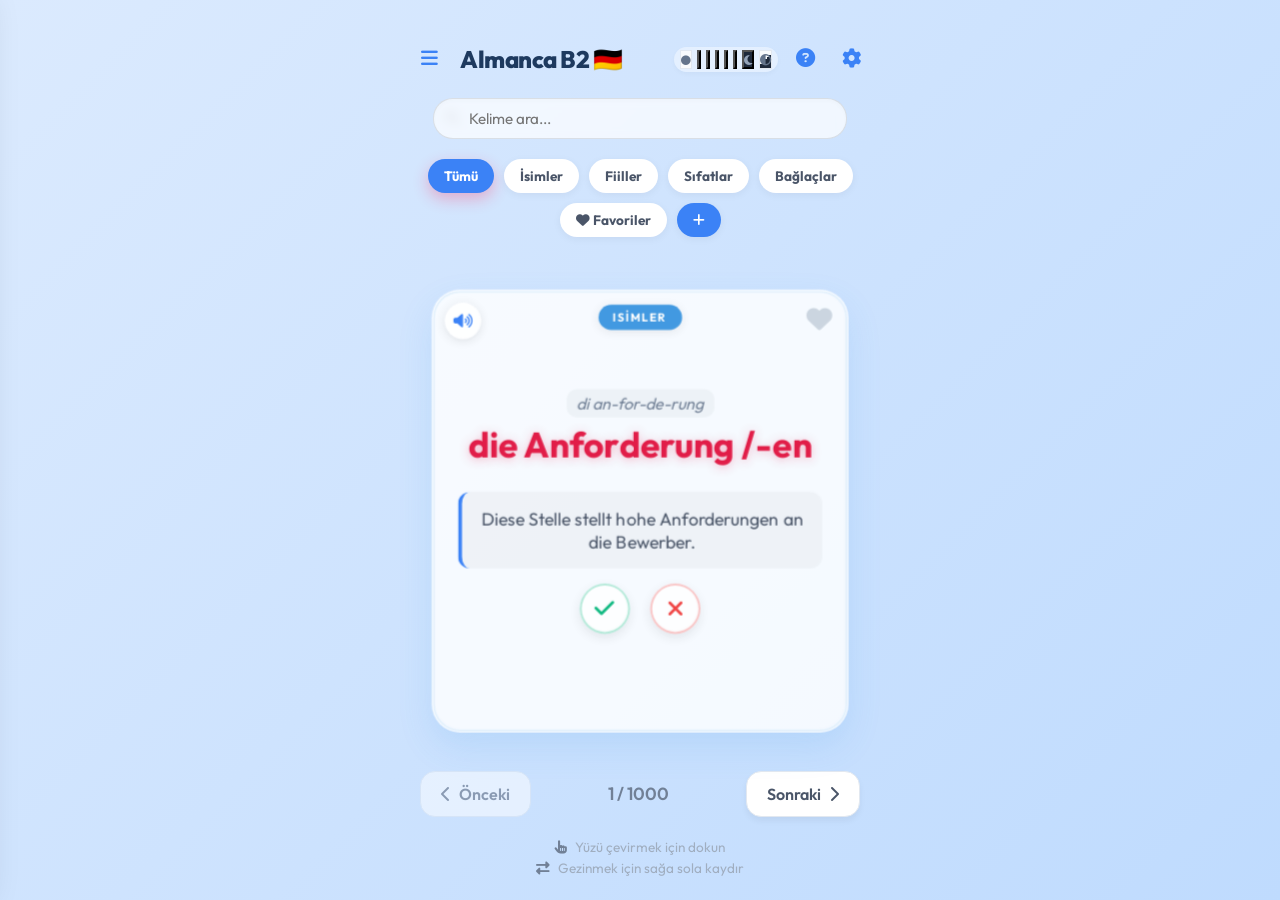
==== commit 07554bf6: "fff" ====
--- a/index.html
+++ b/index.html
@@ -204,14 +204,8 @@
                         <h1>Almanca B2 🇩🇪</h1>
                     </div>
 
-                    <!-- Orta Kısım: Arama Kutusu -->
+                    <!-- Orta Kısım: Boş bırakıldı (Arama Kutusu alta taşındı) -->
                     <div class="header-center">
-                        <div class="inline-search-wrapper">
-                            <i class="fas fa-search search-icon"></i>
-                            <input type="text" id="inline-search-input" placeholder="Kelime ara..." autocomplete="off">
-                            <button id="inline-search-clear" class="icon-btn" style="display:none;"><i class="fas fa-times"></i></button>
-                            <div id="inline-search-results" class="inline-search-dropdown"></div>
-                        </div>
                     </div>
 
                     <!-- Sağ Taraf: Kontroller -->
@@ -230,6 +224,17 @@
                         <button id="settings-btn" class="icon-btn bouncy-btn" title="Ayarlar ve Veri Yönetimi"><i class="fas fa-cog"></i></button>
                     </div>
                 </div>
+
+                <!-- Tam Genişlikte Arama Kutusu -->
+                <div class="search-row" style="display: flex; justify-content: center; margin-bottom: 20px;">
+                    <div class="inline-search-wrapper" style="width: 90%; max-width: none;">
+                        <i class="fas fa-search search-icon"></i>
+                        <input type="text" id="inline-search-input" placeholder="Kelime ara..." autocomplete="off">
+                        <button id="inline-search-clear" class="icon-btn" style="display:none;"><i class="fas fa-times"></i></button>
+                        <div id="inline-search-results" class="inline-search-dropdown" style="width: 100%;"></div>
+                    </div>
+                </div>
+
                 <nav class="categories" id="categories-nav">
                     <button class="category-btn active" data-category="tümü">Tümü</button>
                     <button class="category-btn" data-category="isimler">İsimler</button>
--- a/style.css
+++ b/style.css
@@ -85,6 +85,8 @@
     min-height: 100vh;
     overflow-x: hidden;
     overflow-y: auto;
+    -webkit-font-smoothing: antialiased;
+    -moz-osx-font-smoothing: grayscale;
 }
 
 @keyframes floatAnim {
@@ -248,20 +250,23 @@
 }
 
 .theme-controls {
-    display: none;
-}
-
-/* Glassmorphic Icon Buttons */
+    display: flex;
+    gap: 5px;
+    background: rgba(255, 255, 255, 0.4);
+    padding: 3px 6px;
+    border-radius: 20px;
+    box-shadow: 0 2px 5px rgba(0,0,0,0.03);
+}
+
+/* Glassmorphic Icon Buttons - CLEANED UP */
 .icon-btn {
-    background: rgba(255, 255, 255, 0.5);
-    border: 1px solid rgba(255, 255, 255, 0.4);
-    box-shadow: 0 4px 10px rgba(0,0,0,0.03);
-    backdrop-filter: blur(5px);
+    background: transparent;
+    border: none;
     width: 38px;
     height: 38px;
     border-radius: 12px;
-    font-size: 1.1rem;
-    color: #4a5568;
+    font-size: 1.2rem;
+    color: var(--primary-color);
     cursor: pointer;
     display: flex;
     justify-content: center;
@@ -270,9 +275,8 @@
 }
 
 .icon-btn:hover {
-    color: var(--primary-color);
     background: rgba(255, 255, 255, 0.9);
-    box-shadow: 0 6px 15px rgba(0,0,0,0.08);
+    box-shadow: 0 4px 12px rgba(0,0,0,0.08);
     transform: translateY(-2px);
 }
 
@@ -284,11 +288,10 @@
     padding-bottom: 5px;
 }
 
-/* Premium Category Buttons */
+/* Premium Category Buttons - CLEANED UP */
 .category-btn {
-    border: 1px solid rgba(0,0,0,0.05);
-    background: rgba(255, 255, 255, 0.6);
-    backdrop-filter: blur(5px);
+    border: none;
+    background: white;
     padding: 8px 16px;
     border-radius: 20px;
     font-size: 0.85rem;
@@ -297,21 +300,19 @@
     font-family: inherit;
     font-weight: 700;
     color: #4a5568;
-    box-shadow: 0 2px 5px rgba(0,0,0,0.02);
+    box-shadow: 0 2px 8px rgba(0,0,0,0.05);
 }
 
 .category-btn:hover {
-    background: rgba(255, 255, 255, 0.9);
-    box-shadow: 0 4px 10px rgba(0,0,0,0.05);
+    background: #f8fafc;
+    box-shadow: 0 4px 12px rgba(0,0,0,0.08);
     transform: translateY(-1px);
 }
 
 .category-btn.active {
-    background: linear-gradient(135deg, var(--primary-color), var(--accent-color));
+    background: var(--primary-color);
     color: white;
-    border: none;
     box-shadow: 0 6px 15px rgba(var(--primary-color-rgb, 255,42,95), 0.3);
-    text-shadow: 0 1px 2px rgba(0,0,0,0.1);
 }
 
 .flashcard-container {
@@ -362,9 +363,8 @@
     justify-content: center;
     align-items: center;
     text-align: center;
-    background: var(--card-bg, rgba(255, 255, 255, 0.95));
+    background: var(--card-bg, rgba(255, 255, 255, 0.98));
     border: 1px solid rgba(255, 255, 255, 0.8);
-    backdrop-filter: blur(10px);
     transition: transform 0.8s cubic-bezier(0.2, 0.8, 0.2, 1), box-shadow 0.4s;
     transform: translateZ(0);
 }
@@ -744,15 +744,14 @@
 }
 
 .action-btn.secondary {
-    background: rgba(255, 255, 255, 0.8);
+    background: white;
     color: var(--text-color);
     border: 1px solid rgba(0,0,0,0.05);
     box-shadow: 0 4px 12px rgba(0,0,0,0.03);
-    backdrop-filter: blur(5px);
 }
 
 .action-btn.secondary:hover {
-    background: #fff;
+    background: #f8fafc;
     box-shadow: 0 6px 16px rgba(0,0,0,0.06);
     transform: translateY(-2px);
 }
@@ -1039,19 +1038,18 @@
 .stats-grid {
     display: grid;
     grid-template-columns: 1fr 1fr;
-    gap: 12px;
+    gap: 15px;
     padding: 10px 20px;
 }
 
 .stat-card {
-    background: rgba(255,255,255,0.6);
-    border: 1px solid rgba(0,0,0,0.03);
-    border-radius: 16px;
-    padding: 15px;
+    background: white;
+    border-radius: 20px;
+    padding: 20px;
     display: flex;
     flex-direction: column;
     align-items: flex-start;
-    box-shadow: 0 4px 10px rgba(0,0,0,0.02);
+    box-shadow: 0 4px 15px rgba(0,0,0,0.05);
     transition: transform 0.2s;
 }
 
@@ -1098,12 +1096,11 @@
 
 /* Sidebar Modules (Goals, Heatmap, etc.) */
 .sidebar-module {
-    margin: 10px 20px;
-    padding: 18px;
-    background: rgba(255,255,255,0.6);
-    border: 1px solid rgba(0,0,0,0.03);
+    margin: 15px 20px;
+    padding: 20px;
+    background: white;
     border-radius: 20px;
-    box-shadow: 0 4px 15px rgba(0,0,0,0.02);
+    box-shadow: 0 4px 15px rgba(0,0,0,0.05);
 }
 
 .module-header {
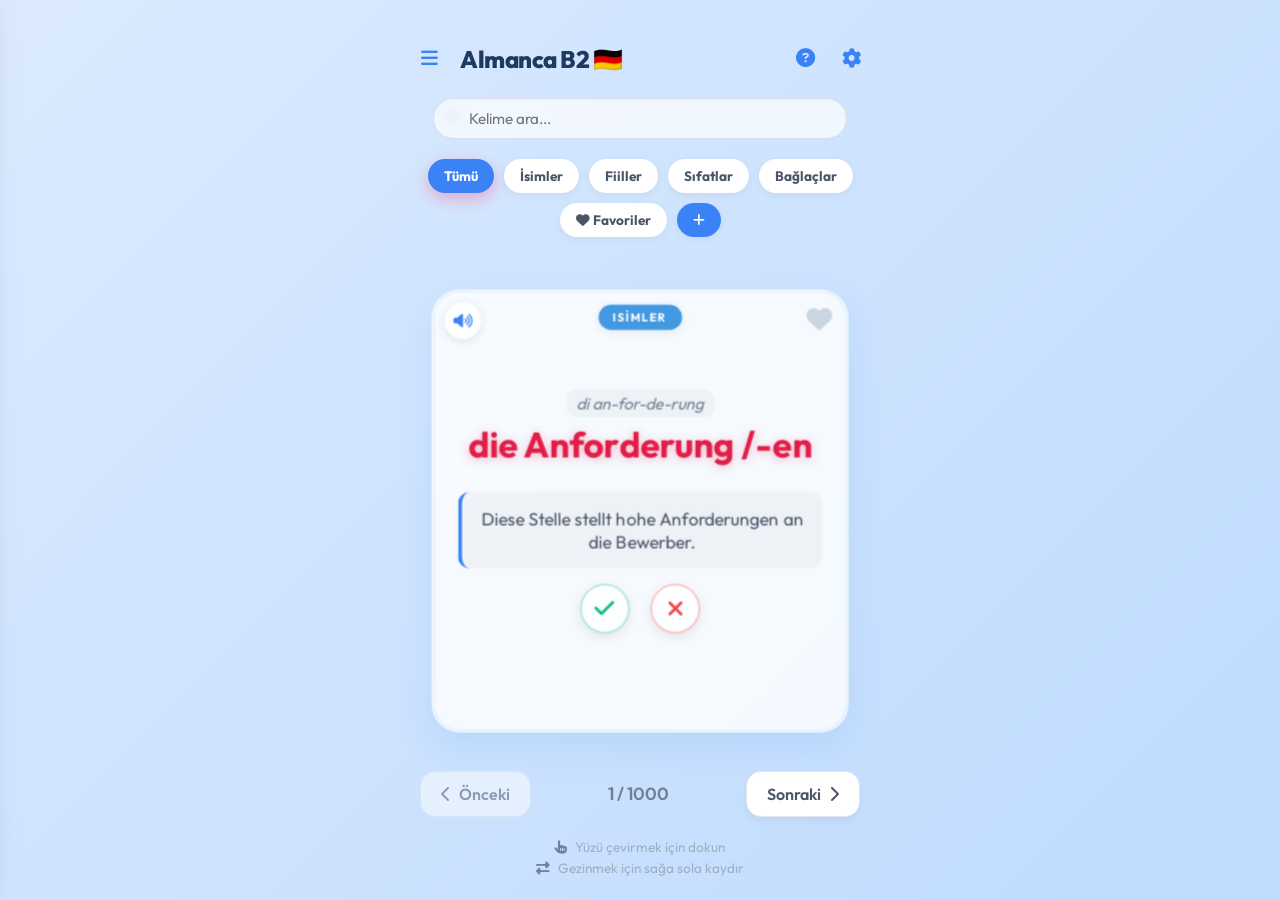
==== commit 7f0f5bcd: "fff" ====
--- a/index.html
+++ b/index.html
@@ -210,16 +210,6 @@
 
                     <!-- Sağ Taraf: Kontroller -->
                     <div class="header-right header-controls">
-                        <div class="theme-controls" title="Renk Temaları">
-                            <button class="theme-btn" data-theme="white" style="background:#f8fafc; border:1.5px solid #e2e8f0; color:#64748b;" title="Sade Beyaz"><i class="fas fa-circle" style="font-size:0.6rem;"></i></button>
-                            <button class="theme-btn active" data-theme="pastel-blue" style="background:#dbeafe; color:#3b82f6;" title="Tatlı Mavi"></button>
-                            <button class="theme-btn" data-theme="mint-green" style="background:#d1fae5; color:#10b981;" title="Nane Yeşili"></button>
-                            <button class="theme-btn" data-theme="pastel-purple" style="background:#ede9fe; color:#8b5cf6;" title="Pastel Mor"></button>
-                            <button class="theme-btn" data-theme="peach-pink" style="background:#ffe4e6; color:#f43f5e;" title="Şeftali Pembe"></button>
-                            <button class="theme-btn" data-theme="sun-yellow" style="background:#fef9c3; color:#f59e0b;" title="Güneş Sarısı"></button>
-                            <button class="theme-btn" data-theme="dark" style="background:#1e293b; color:#94a3b8;" title="Gece Modu"><i class="fas fa-moon" style="font-size:0.7rem;"></i></button>
-                            <button class="theme-btn" data-theme="system" style="background:linear-gradient(135deg,#f8fafc 50%,#1e293b 50%); color:#64748b; border:1.5px solid #e2e8f0;" title="Sistem Teması"><i class="fas fa-adjust" style="font-size:0.7rem; color:#64748b;"></i></button>
-                        </div>
                         <button id="guide-btn" class="icon-btn bouncy-btn" title="Nasıl Kullanılır?"><i class="fas fa-question-circle"></i></button>
                         <button id="settings-btn" class="icon-btn bouncy-btn" title="Ayarlar ve Veri Yönetimi"><i class="fas fa-cog"></i></button>
                     </div>
@@ -265,6 +255,16 @@
 
         <main class="flashcard-container" id="card-container">
             <!-- Cards will be dynamically injected here via JS -->
+            <div class="theme-controls" title="Renk Temaları">
+                <button class="theme-btn" data-theme="white" style="background:#f8fafc; border:1.5px solid #e2e8f0; color:#64748b;" title="Sade Beyaz"><i class="fas fa-circle" style="font-size:0.6rem;"></i></button>
+                <button class="theme-btn active" data-theme="pastel-blue" style="background:#dbeafe; color:#3b82f6;" title="Tatlı Mavi"></button>
+                <button class="theme-btn" data-theme="mint-green" style="background:#d1fae5; color:#10b981;" title="Nane Yeşili"></button>
+                <button class="theme-btn" data-theme="pastel-purple" style="background:#ede9fe; color:#8b5cf6;" title="Pastel Mor"></button>
+                <button class="theme-btn" data-theme="peach-pink" style="background:#ffe4e6; color:#f43f5e;" title="Şeftali Pembe"></button>
+                <button class="theme-btn" data-theme="sun-yellow" style="background:#fef9c3; color:#f59e0b;" title="Güneş Sarısı"></button>
+                <button class="theme-btn" data-theme="dark" style="background:#1e293b; color:#94a3b8;" title="Gece Modu"><i class="fas fa-moon" style="font-size:0.7rem;"></i></button>
+                <button class="theme-btn" data-theme="system" style="background:linear-gradient(135deg,#f8fafc 50%,#1e293b 50%); color:#64748b; border:1.5px solid #e2e8f0;" title="Sistem Teması"><i class="fas fa-adjust" style="font-size:0.7rem; color:#64748b;"></i></button>
+            </div>
         </main>
 
         <div class="controls">
--- a/style.css
+++ b/style.css
@@ -251,11 +251,23 @@
 
 .theme-controls {
     display: flex;
-    gap: 5px;
+    flex-direction: column;
+    gap: 8px;
     background: rgba(255, 255, 255, 0.4);
-    padding: 3px 6px;
+    padding: 10px 6px;
     border-radius: 20px;
     box-shadow: 0 2px 5px rgba(0,0,0,0.03);
+    position: absolute;
+    right: -40px;
+    top: 50%;
+    transform: translateY(-50%);
+    z-index: 10;
+}
+
+@media (max-width: 550px) {
+    .theme-controls {
+        right: 0px;
+    }
 }
 
 /* Glassmorphic Icon Buttons - CLEANED UP */
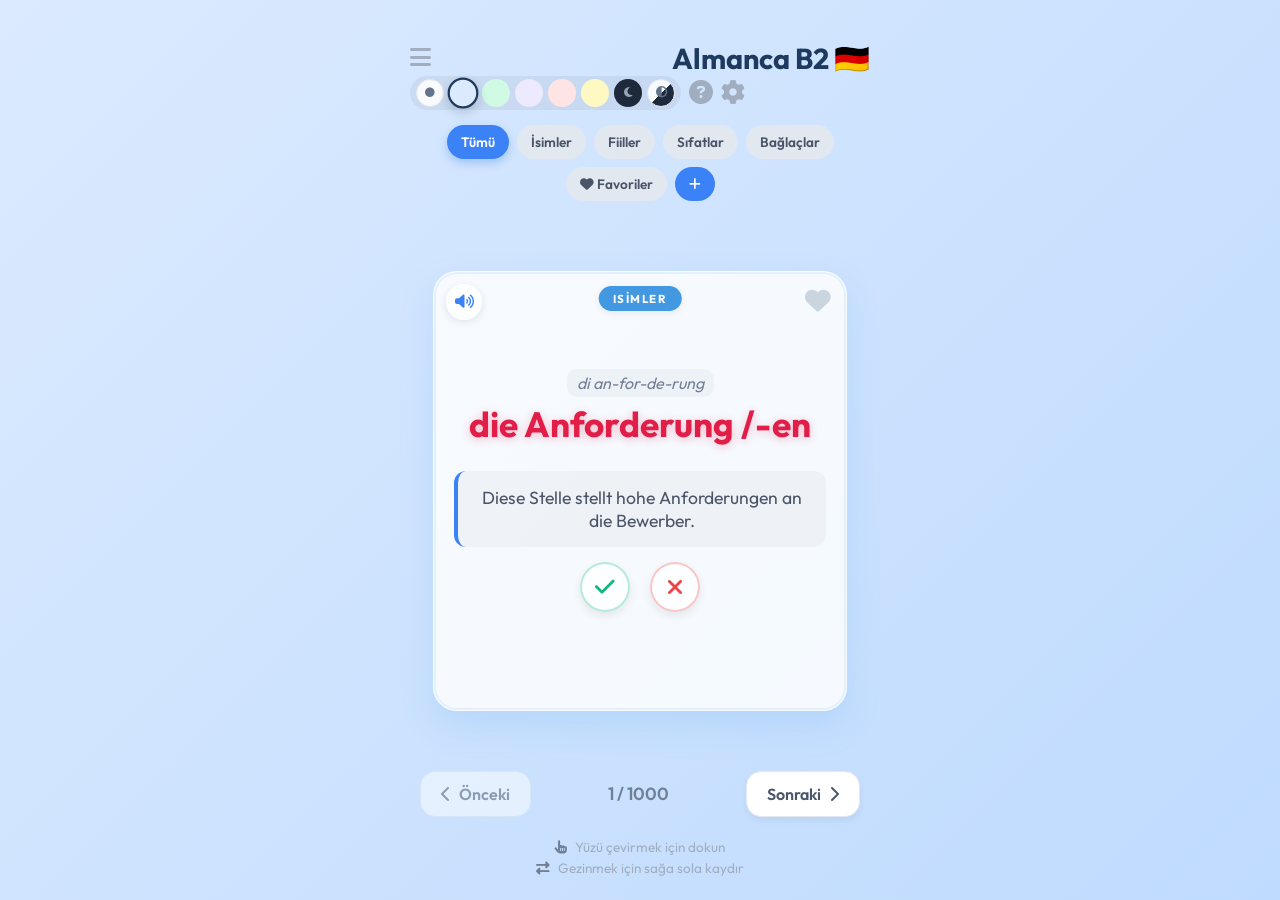
==== commit c1afd855: "f" ====
--- a/index.html
+++ b/index.html
@@ -15,6 +15,11 @@
     <link rel="preconnect" href="https://fonts.gstatic.com" crossorigin>
     <link href="https://fonts.googleapis.com/css2?family=Outfit:wght@400;500;600;700;800&display=swap" rel="stylesheet">
     <link rel="stylesheet" href="https://cdnjs.cloudflare.com/ajax/libs/font-awesome/6.4.0/css/all.min.css">
+    <link rel="stylesheet" href="style.css">
+    <link rel="preconnect" href="https://fonts.googleapis.com">
+    <link rel="preconnect" href="https://fonts.gstatic.com" crossorigin>
+    <link href="https://fonts.googleapis.com/css2?family=Outfit:wght@400;500;600;700;800&display=swap" rel="stylesheet">
+    <link rel="stylesheet" href="https://cdnjs.cloudflare.com/ajax/libs/font-awesome/6.4.0/css/all.min.css">
 </head>
 <body>
     <!-- Sidebar ve Overlay -->
@@ -25,92 +30,60 @@
             <button id="close-sidebar" class="icon-btn">&times;</button>
         </div>
         
-        <!-- Kullanıcı Profili (Yeni Tasarım) -->
-        <div class="sidebar-profile">
-            <div class="profile-avatar">
-                <i class="fas fa-user-graduate"></i>
-            </div>
-            <div class="profile-info">
-                <div class="profile-level">Seviye <span id="user-level">1</span></div>
-                <div class="profile-title" id="user-title">Anfänger</div>
-                <div class="profile-xp"><span id="user-xp">0</span> XP</div>
-            </div>
-        </div>
-        
-        <!-- XP Bar -->
-        <div class="xp-progress-wrapper">
-            <div class="xp-bar-container">
-                <div id="xp-bar-fill" class="xp-bar-fill"></div>
-            </div>
-        </div>
-
-        <div class="sidebar-divider"></div>
-
-        <!-- İstatistik Grid -->
-        <div class="stats-grid">
-            <div class="stat-card">
-                <i class="fas fa-layer-group text-blue"></i>
+        <!-- STREAK KUTUSU -->
+        <div id="streak-display"></div>
+
+        <!-- XP & LEVEL BAR -->
+        <div style="padding: 0 15px 10px 15px;">
+            <div style="display:flex; justify-content:space-between; align-items:center; margin-bottom:5px;">
+                <span style="font-size:0.85rem; font-weight:700; color:var(--primary-color);">⭐ Seviye <span id="user-level">1</span> &mdash; <span id="user-title" style="color:#ed8936;">Anfänger</span></span>
+                <span style="font-size:0.75rem; color:#718096;"><span id="user-xp">0</span> XP</span>
+            </div>
+            <div style="width:100%; height:10px; background:#e2e8f0; border-radius:5px; overflow:hidden;">
+                <div id="xp-bar-fill" style="width:0%; height:100%; background: linear-gradient(90deg, var(--primary-color), #ed8936); border-radius:5px; transition: width 0.6s ease;"></div>
+            </div>
+        </div>
+
+
+        <div class="stats-container">
+            <div class="stat-box">
+                <i class="fas fa-layer-group"></i>
                 <div class="stat-value" id="stat-flipped">0</div>
                 <div class="stat-label">Kart Çevrildi</div>
             </div>
-            <div class="stat-card">
-                <i class="fas fa-heart text-pink"></i>
+            <div class="stat-box">
+                <i class="fas fa-heart" style="color:var(--accent-color)"></i>
                 <div class="stat-value" id="stat-favorites">0</div>
                 <div class="stat-label">Favoriler</div>
             </div>
-            <div class="stat-card">
-                <i class="fas fa-check-circle text-green"></i>
+            <div class="stat-box">
+                <i class="fas fa-check-circle" style="color:#48bb78"></i>
                 <div class="stat-value" id="stat-learned">0</div>
                 <div class="stat-label">Öğrenilen</div>
             </div>
-            <div class="stat-card">
-                <i class="fas fa-times-circle text-red"></i>
+            <div class="stat-box">
+                <i class="fas fa-times-circle" style="color:#f56565"></i>
                 <div class="stat-value" id="stat-review">0</div>
-                <div class="stat-label">Tekrar</div>
-            </div>
-            <div class="stat-card wide">
-                <i class="fas fa-clock text-purple"></i>
+                <div class="stat-label">Tekrarlanacak</div>
+            </div>
+            <div class="stat-box wide">
+                <i class="fas fa-clock"></i>
                 <div class="stat-value" id="stat-time">0m 0s</div>
-                <div class="stat-label">Çalışma Süresi</div>
-            </div>
-        </div>
-
-        <div class="sidebar-divider"></div>
-
-        <!-- GÜNLÜK HEDEF -->
-        <div class="sidebar-module">
-            <div class="module-header">
-                <h3><i class="fas fa-bullseye text-orange"></i> Günlük Hedef</h3>
-                <span id="daily-goal-text" class="goal-text">0 / 20</span>
-            </div>
-            <div class="goal-bar-container">
-                <div id="daily-goal-bar" class="goal-bar-fill"></div>
-            </div>
-            <div id="daily-goal-status" class="module-footer"></div>
-        </div>
-
-        <!-- İLERLEME GRAFİĞİ -->
-        <div class="sidebar-module">
-            <div class="module-header">
-                <h3><i class="fas fa-chart-pie text-purple"></i> İlerleme</h3>
-            </div>
-            <canvas id="progress-chart" width="240" height="160" style="width:100%; max-width:240px; display:block; margin:0 auto;"></canvas>
-            <div id="progress-legend" class="chart-legend"></div>
+                <div class="stat-label">Uygulamada Geçen Süre</div>
+            </div>
         </div>
 
         <!-- HEATMAP -->
-        <div class="sidebar-module">
-            <div class="module-header">
-                <h3><i class="fas fa-fire text-orange"></i> Çalışma Isı Haritası</h3>
-            </div>
-            <div id="heatmap-grid" class="heatmap-grid"></div>
-            <div class="heatmap-legend">
+        <div class="heatmap-container" style="margin: 0 15px 10px 15px; padding: 15px; background: rgba(0,0,0,0.03); border-radius: 12px;">
+            <h3 style="font-size: 0.9rem; margin-bottom: 10px; color: #4a5568;"><i class="fas fa-fire" style="color:#ed8936;"></i> Çalışma Haritası (Son 30 Gün)</h3>
+            <div id="heatmap-grid" style="display: flex; gap: 3px; flex-wrap: wrap; height: 60px; align-content: flex-start;"></div>
+            <div style="font-size:0.72rem; color:#a0aec0; margin-top:6px;">
                 ⬜ Boş &nbsp; 🟩 Az &nbsp; 🟨 Orta &nbsp; 🟧 İyi &nbsp; 🟥 Harika
             </div>
         </div>
 
         <!-- ZAYIF NOKTA ANALİZİ -->
-        <div class="sidebar-module">
+        <div style="margin: 0 15px 15px 15px; padding: 15px; background: rgba(0,0,0,0.03); border-radius: 12px;">
             <h3 style="font-size: 0.9rem; margin-bottom: 10px; color: #4a5568;"><i class="fas fa-exclamation-triangle" style="color:#ed8936;"></i> Zayıf Nokta Analizi</h3>
             <div id="weak-points-panel"></div>
         </div>
@@ -150,9 +123,6 @@
                     <button class="action-btn secondary quiz-start-btn" data-mode="5" style="margin-bottom:10px; text-align:left; background: #e0e7ff; color: #4338ca; border: 1px solid #c7d2fe;">
                         <i class="fas fa-microphone-alt"></i> 5. Konuşma Sınavı (Mikrofon) 🎤
                     </button>
-                    <button class="action-btn secondary quiz-start-btn" data-mode="7" style="margin-bottom:10px; text-align:left; background: #fef3c7; color: #92400e; border: 1px solid #fde68a;">
-                        <i class="fas fa-pen-fancy"></i> 7. Boşluk Doldurma (Harf Tamamlama) ✍️
-                    </button>
                     <button class="action-btn secondary quiz-start-btn" data-mode="6" style="margin-bottom:10px; text-align:left; background: #fae8ff; color: #a21caf; border: 1px solid #f5d0fe;">
                         <i class="fas fa-puzzle-piece"></i> 6. Sürükle-Bırak Eşleştirme 🧩
                     </button>
@@ -198,33 +168,23 @@
         <header>
             <div id="main-header">
                 <div class="header-top">
-                    <!-- Sol Taraf: Menü ve Logo -->
-                    <div class="header-left">
-                        <button id="sidebar-toggle-btn" class="icon-btn bouncy-btn" title="Menü"><i class="fas fa-bars"></i></button>
-                        <h1>Almanca B2 🇩🇪</h1>
-                    </div>
-
-                    <!-- Orta Kısım: Boş bırakıldı (Arama Kutusu alta taşındı) -->
-                    <div class="header-center">
-                    </div>
-
-                    <!-- Sağ Taraf: Kontroller -->
-                    <div class="header-right header-controls">
+                    <button id="sidebar-toggle-btn" class="icon-btn bouncy-btn" title="Menü"><i class="fas fa-bars"></i></button>
+                    <h1>Almanca B2 🇩🇪</h1>
+                    <div class="header-controls">
+                        <div class="theme-controls" title="Renk Temaları">
+                            <button class="theme-btn" data-theme="white" style="background:#f8fafc; border:1.5px solid #e2e8f0; color:#64748b;" title="Sade Beyaz"><i class="fas fa-circle" style="font-size:0.6rem;"></i></button>
+                            <button class="theme-btn active" data-theme="pastel-blue" style="background:#dbeafe; color:#3b82f6;" title="Tatlı Mavi"></button>
+                            <button class="theme-btn" data-theme="mint-green" style="background:#d1fae5; color:#10b981;" title="Nane Yeşili"></button>
+                            <button class="theme-btn" data-theme="pastel-purple" style="background:#ede9fe; color:#8b5cf6;" title="Pastel Mor"></button>
+                            <button class="theme-btn" data-theme="peach-pink" style="background:#ffe4e6; color:#f43f5e;" title="Şeftali Pembe"></button>
+                            <button class="theme-btn" data-theme="sun-yellow" style="background:#fef9c3; color:#f59e0b;" title="Güneş Sarısı"></button>
+                            <button class="theme-btn" data-theme="dark" style="background:#1e293b; color:#94a3b8;" title="Gece Modu"><i class="fas fa-moon" style="font-size:0.7rem;"></i></button>
+                            <button class="theme-btn" data-theme="system" style="background:linear-gradient(135deg,#f8fafc 50%,#1e293b 50%); color:#64748b; border:1.5px solid #e2e8f0;" title="Sistem Teması"><i class="fas fa-adjust" style="font-size:0.7rem; color:#64748b;"></i></button>
+                        </div>
                         <button id="guide-btn" class="icon-btn bouncy-btn" title="Nasıl Kullanılır?"><i class="fas fa-question-circle"></i></button>
                         <button id="settings-btn" class="icon-btn bouncy-btn" title="Ayarlar ve Veri Yönetimi"><i class="fas fa-cog"></i></button>
                     </div>
                 </div>
-
-                <!-- Tam Genişlikte Arama Kutusu -->
-                <div class="search-row" style="display: flex; justify-content: center; margin-bottom: 20px;">
-                    <div class="inline-search-wrapper" style="width: 90%; max-width: none;">
-                        <i class="fas fa-search search-icon"></i>
-                        <input type="text" id="inline-search-input" placeholder="Kelime ara..." autocomplete="off">
-                        <button id="inline-search-clear" class="icon-btn" style="display:none;"><i class="fas fa-times"></i></button>
-                        <div id="inline-search-results" class="inline-search-dropdown" style="width: 100%;"></div>
-                    </div>
-                </div>
-
                 <nav class="categories" id="categories-nav">
                     <button class="category-btn active" data-category="tümü">Tümü</button>
                     <button class="category-btn" data-category="isimler">İsimler</button>
@@ -255,16 +215,6 @@
 
         <main class="flashcard-container" id="card-container">
             <!-- Cards will be dynamically injected here via JS -->
-            <div class="theme-controls" title="Renk Temaları">
-                <button class="theme-btn" data-theme="white" style="background:#f8fafc; border:1.5px solid #e2e8f0; color:#64748b;" title="Sade Beyaz"><i class="fas fa-circle" style="font-size:0.6rem;"></i></button>
-                <button class="theme-btn active" data-theme="pastel-blue" style="background:#dbeafe; color:#3b82f6;" title="Tatlı Mavi"></button>
-                <button class="theme-btn" data-theme="mint-green" style="background:#d1fae5; color:#10b981;" title="Nane Yeşili"></button>
-                <button class="theme-btn" data-theme="pastel-purple" style="background:#ede9fe; color:#8b5cf6;" title="Pastel Mor"></button>
-                <button class="theme-btn" data-theme="peach-pink" style="background:#ffe4e6; color:#f43f5e;" title="Şeftali Pembe"></button>
-                <button class="theme-btn" data-theme="sun-yellow" style="background:#fef9c3; color:#f59e0b;" title="Güneş Sarısı"></button>
-                <button class="theme-btn" data-theme="dark" style="background:#1e293b; color:#94a3b8;" title="Gece Modu"><i class="fas fa-moon" style="font-size:0.7rem;"></i></button>
-                <button class="theme-btn" data-theme="system" style="background:linear-gradient(135deg,#f8fafc 50%,#1e293b 50%); color:#64748b; border:1.5px solid #e2e8f0;" title="Sistem Teması"><i class="fas fa-adjust" style="font-size:0.7rem; color:#64748b;"></i></button>
-            </div>
         </main>
 
         <div class="controls">
@@ -308,52 +258,44 @@
                 <h2>📖 Nasıl Kullanılır?</h2>
                 <button id="close-guide-btn" class="icon-btn bouncy-btn">&times;</button>
             </div>
-            <div class="modal-body guide-body">
-                <div class="guide-section">
-                    <div class="guide-icon bg-blue"><i class="fas fa-exchange-alt"></i></div>
-                    <div class="guide-text">
-                        <h3>Kartları Kaydır</h3>
-                        <p>Karta tıklayarak yüzünü çevirin (anlamını görün). Sağa ve sola kaydırarak (swipe) kelimeler arasında gezinebilirsiniz.</p>
-                    </div>
-                </div>
-
-                <div class="guide-section">
-                    <div class="guide-icon bg-green"><i class="fas fa-brain"></i></div>
-                    <div class="guide-text">
-                        <h3>Akıllı Algoritma (SM-2)</h3>
-                        <p>Kelimeyi doğru bilirseniz (<i class="fas fa-check text-green"></i>) veya tekrara bırakırsanız (<i class="fas fa-times text-red"></i>), gelişmiş SM-2 algoritması o kelimeyi ne zaman tekrar görmeniz gerektiğini otomatik hesaplar.</p>
-                    </div>
-                </div>
-
-                <div class="guide-section">
-                    <div class="guide-icon bg-orange"><i class="fas fa-bullseye"></i></div>
-                    <div class="guide-text">
-                        <h3>Günlük Hedef & XP</h3>
-                        <p>Her gün 20 kelimelik hedef barını doldurarak Bonus XP kazanın! XP kazandıkça seviye atlar ve yeni rütbelere <em>(Anfänger, Meister vb.)</em> ulaşırsınız.</p>
-                    </div>
-                </div>
-
-                <div class="guide-section">
-                    <div class="guide-icon bg-purple"><i class="fas fa-gamepad"></i></div>
-                    <div class="guide-text">
-                        <h3>7 Farklı Oyun Modu</h3>
-                        <p>Sol menüdeki <strong>Quiz Modu</strong> ile Sürükle-Bırak, Boşluk Doldurma, Çoktan Seçmeli ve Konuşma sınavı (mikrofon) gibi çeşitli pratikler yapabilirsiniz.</p>
-                    </div>
-                </div>
-
-                <div class="guide-section">
-                    <div class="guide-icon bg-pink"><i class="fas fa-paint-roller"></i></div>
-                    <div class="guide-text">
-                        <h3>Arayüzü Özelleştir</h3>
-                        <p>Üst paneldeki renk butonlarıyla veya "Ayarlar" menüsünden sistemi kendinize göre özelleştirin, gece moduna geçin ve kendi kelime listenizi yükleyin.</p>
-                    </div>
-                </div>
+            <div class="modal-body" style="font-size:0.95rem; line-height:1.6;">
+                <p><strong>1. Kart Çevirme:</strong> Almanca kelimenin anlamını görmek için karta bir kez tıklayın veya dokunun.</p>
+                <p><strong>2. Kaydırma (Swipe):</strong> Sonraki kelimeye geçmek için ekranı (kartı) hafifçe sola kaydırın. Önceki için sağa kaydırın.</p>
+                <p><strong>3. Butonlar:</strong></p>
+                <ul style="padding-left: 20px; text-align: left; margin-bottom:15px; color:#4a5568;">
+                    <li><i class="fas fa-heart" style="color:var(--accent-color)"></i> Favorilere Ekle</li>
+                    <li><i class="fas fa-check"></i> Öğrendiğim kelimeler listesine at</li>
+                    <li><i class="fas fa-times"></i> Tekrar edilecek kelimeler (Zorlandıklarım)</li>
+                </ul>
+                <p><strong>4. Temalar:</strong> Sağ üst köşedeki yuvarlak renk tonlarına basarak uygulamanın ambiyansını ruh halinize göre değiştirebilirsiniz.</p>
+
+                <hr style="margin: 12px 0; border-color:#edf2f7;">
+
+                <p><strong>🔥 Streak (Çalışma Serisi):</strong> Her gün uygulamaya girip en az bir kelimeyi öğrenildi veya tekrar olarak işaretlediğinizde seriniz artar. Arka arkaya 3+ gün çalışırsan alev 🔥 emojisi büyür! Bir gün kaçırırsan seri sıfırlanır ve buz 🧊 emojisine döner.</p>
+
+                <hr style="margin: 12px 0; border-color:#edf2f7;">
+
+                <p><strong>📅 Çalışma Haritası (Heatmap):</strong> Sol menüdeki renkli kareler son 30 günlük çalışma yoğunluğunu gösterir.</p>
+                <ul style="padding-left: 20px; text-align: left; margin-bottom:10px; color:#4a5568; font-size:0.9rem;">
+                    <li>⬜ <strong>Gri:</strong> O gün çalışılmadı</li>
+                    <li>🟩 <strong>Açık Yeşil:</strong> Az çalışıldı (1–5 kelime)</li>
+                    <li>🟨 <strong>Sarı:</strong> Orta düzey (6–20 kelime)</li>
+                    <li>🟧 <strong>Turuncu:</strong> İyi çalışıldı (21–50 kelime)</li>
+                    <li>🟥 <strong>Kırmızı:</strong> Yoğun çalışma! (50+ kelime)</li>
+                </ul>
+                <p style="font-size:0.88rem; color:#718096;">💡 <em>Heatmap, öğrenildi veya tekrar butonu tıklandığında güncellenir.</em></p>
+
+                <hr style="margin: 12px 0; border-color:#edf2f7;">
+
+                <p><strong>🎯 Çoktan Seçmeli Quiz:</strong> Sol menüden Quiz → "4. Çoktan Seçmeli" seçin. Her soruda Almanca kelimeyi görür, 4 Türkçe seçenek arasından doğruyu bulursunuz. Yanlışlar otomatik olarak "Zayıf Nokta Analizi"ne kaydedilir!</p>
+
+                <hr style="margin: 12px 0; border-color:#edf2f7;">
+
+                <p><strong>📊 Zayıf Nokta Analizi:</strong> Sol menünün altında "Zayıf Nokta Analizi" bölümü yer alır. Quiz'de en çok yanlış yaptığınız kelimeler ve hangi kategorilerde zorlandığınız burada gösterilir. Odaklanmak için bu kelimeleri önce çalışın!</p>
             </div>
             <button id="guide-ok-btn" class="action-btn primary bouncy-btn" style="margin-top:10px;">Anladım, Teşekkürler!</button>
         </div>
     </div>
-
-    <!-- Eski Search Overlay (Silindi) -->
 
     <!-- PWA Service Worker -->
     <script>
--- a/style.css
+++ b/style.css
@@ -6,11 +6,11 @@
     --accent-color: #ff0055;
     
     /* Category Colors */
-    --tumu-color: #a0aec0;
+    --tÃ¼mÃ¼-color: #a0aec0;
     --isimler-color: #4299e1; /* Blue */
     --fiiller-color: #f56565; /* Red */
-    --sifatlar-color: #48bb78; /* Green */
-    --baglaclar-color: #ed8936; /* Orange */
+    --sÄ±fatlar-color: #48bb78; /* Green */
+    --baÄŸlaÃ§lar-color: #ed8936; /* Orange */
     --favoriler-color: #fc8181; /* Pinkish red */
     
     /* Safa Area Insets for Mobile App feeling */
@@ -64,61 +64,6 @@
 }
 
 header {
-    --favoriler-color: #fc8181; /* Pinkish red */
-    
-    /* Safa Area Insets for Mobile App feeling */
-    --safe-top: env(safe-area-inset-top, 0px);
-    --safe-bottom: env(safe-area-inset-bottom, 0px);
-}
-
-* {
-    box-sizing: border-box;
-    margin: 0;
-    padding: 0;
-}
-
-body {
-    font-family: 'Outfit', sans-serif;
-    background: var(--bg-gradient);
-    color: var(--text-color);
-    display: block;
-    min-height: 100vh;
-    overflow-x: hidden;
-    overflow-y: auto;
-    -webkit-font-smoothing: antialiased;
-    -moz-osx-font-smoothing: grayscale;
-}
-
-@keyframes floatAnim {
-    0% { transform: translateY(0px); }
-    50% { transform: translateY(-8px); }
-    100% { transform: translateY(0px); }
-}
-
-.bouncy-btn {
-    transition: transform 0.2s cubic-bezier(0.34, 1.56, 0.64, 1);
-}
-.bouncy-btn:hover {
-    transform: scale(1.1);
-}
-.bouncy-btn:active {
-    transform: scale(0.9);
-}
-
-.app-container {
-    width: 100%;
-    max-width: 500px;
-    margin: 0 auto;
-    padding: calc(20px + var(--safe-top)) 20px calc(20px + var(--safe-bottom)) 20px;
-    display: flex;
-    flex-direction: column;
-    min-height: 100vh;
-    overflow-y: auto;
-    user-select: none;
-    -webkit-tap-highlight-color: transparent;
-}
-
-header {
     text-align: center;
     margin-bottom: 20px;
     padding-top: 20px;
@@ -128,208 +73,121 @@
     display: flex;
     justify-content: space-between;
     align-items: center;
-    margin-bottom: 20px;
-    position: relative;
-}
-
-.header-left {
-    display: flex;
-    align-items: center;
-    gap: 12px;
-}
-
-.header-center {
-    flex: 1;
-    display: flex;
+    flex-wrap: wrap; /* Allows the title and controls to wrap gracefully */
+    margin-bottom: 15px;
+}
+
+h1 {
+    font-size: 1.8rem;
+    color: var(--text-color, #1a202c);
+    font-weight: 700;
+    margin: 0;
+    transition: color 0.3s ease;
+}
+
+.header-controls {
+    display: flex;
+    align-items: center;
+    gap: 8px; /* Reduced gap from 15px to 8px */
+    flex-wrap: wrap;
     justify-content: center;
-    padding: 0 15px;
-}
-
-.inline-search-wrapper {
-    position: relative;
-    width: 100%;
-    max-width: 300px;
-    display: flex;
-    align-items: center;
-}
-
-.inline-search-wrapper .search-icon {
-    position: absolute;
-    left: 12px;
+}
+
+.theme-controls {
+    display: flex;
+    gap: 5px;
+    background: rgba(0, 0, 0, 0.05);
+    padding: 3px 6px;
+    border-radius: 20px;
+    transition: background 0.3s;
+}
+
+body.theme-dark .theme-controls, body.theme-navy .theme-controls {
+    background: rgba(255, 255, 255, 0.1);
+}
+
+.theme-btn {
+    background: transparent;
+    border: 2px solid transparent;
     color: #a0aec0;
-    pointer-events: none;
-    font-size: 0.9rem;
-}
-
-#inline-search-input {
-    width: 100%;
-    padding: 10px 35px;
-    border: 1px solid rgba(0,0,0,0.1);
-    border-radius: 20px;
-    background: rgba(255,255,255,0.7);
-    backdrop-filter: blur(5px);
-    font-family: 'Outfit', sans-serif;
-    font-size: 0.95rem;
-    color: var(--text-color);
-    box-shadow: inset 0 2px 4px rgba(0,0,0,0.02);
-    transition: all 0.3s ease;
-}
-
-#inline-search-input:focus {
-    outline: none;
-    background: rgba(255,255,255,0.95);
-    border-color: var(--primary-color);
-    box-shadow: 0 4px 15px rgba(0,0,0,0.05), inset 0 2px 4px rgba(0,0,0,0.02);
-}
-
-#inline-search-clear {
-    position: absolute;
-    right: 8px;
-    background: none;
-    border: none;
-    color: #a0aec0;
-    font-size: 0.9rem;
     cursor: pointer;
-    padding: 5px;
-}
-
-.inline-search-dropdown {
-    position: absolute;
-    top: 100%;
-    left: 0;
-    right: 0;
-    margin-top: 8px;
-    background: var(--card-bg);
-    border-radius: 16px;
-    box-shadow: 0 10px 30px rgba(0,0,0,0.1);
-    max-height: 300px;
-    overflow-y: auto;
-    z-index: 1000;
-    display: none;
-    flex-direction: column;
-    border: 1px solid rgba(0,0,0,0.05);
-    backdrop-filter: blur(10px);
-}
-
-.inline-search-dropdown .search-result-item {
-    padding: 12px 15px;
-    border-bottom: 1px solid rgba(0,0,0,0.05);
-    cursor: pointer;
-    display: flex;
-    justify-content: space-between;
-    align-items: center;
-    transition: background 0.2s;
-}
-
-.inline-search-dropdown .search-result-item:last-child {
-    border-bottom: none;
-}
-
-.inline-search-dropdown .search-result-item:hover {
-    background: rgba(0,0,0,0.02);
-}
-
-.header-right {
-    display: flex;
-    align-items: center;
-    gap: 10px;
-}
-
-h1 {
-    font-size: 1.5rem;
-    color: var(--text-color, #1a202c);
-    font-weight: 800;
-    margin: 0;
-    letter-spacing: -0.5px;
-}
-
-.header-controls {
-    display: flex;
-    align-items: center;
-    gap: 8px;
-}
-
-.theme-controls {
-    display: flex;
-    flex-direction: column;
-    gap: 8px;
-    background: rgba(255, 255, 255, 0.4);
-    padding: 10px 6px;
-    border-radius: 20px;
-    box-shadow: 0 2px 5px rgba(0,0,0,0.03);
-    position: absolute;
-    right: -40px;
-    top: 50%;
-    transform: translateY(-50%);
-    z-index: 10;
-}
-
-@media (max-width: 550px) {
-    .theme-controls {
-        right: 0px;
-    }
-}
-
-/* Glassmorphic Icon Buttons - CLEANED UP */
+    font-size: 1rem;
+    width: 28px;
+    height: 28px;
+    border-radius: 50%;
+    display: flex;
+    justify-content: center;
+    align-items: center;
+    transition: all 0.3s cubic-bezier(0.34, 1.56, 0.64, 1);
+}
+
+.theme-btn:hover {
+    transform: scale(1.1);
+    background: rgba(0, 0, 0, 0.05);
+}
+
+body.theme-dark .theme-btn:hover {
+    background: rgba(255, 255, 255, 0.1);
+}
+
+.theme-btn.active {
+    border: 2px solid var(--text-color);
+    transform: scale(1.1);
+    box-shadow: 0 4px 10px rgba(0, 0, 0, 0.15);
+}
+
+body.theme-dark .theme-btn.active {
+    border-color: #fff;
+    box-shadow: 0 4px 10px rgba(0, 0, 0, 0.3);
+}
+
 .icon-btn {
     background: transparent;
     border: none;
-    width: 38px;
-    height: 38px;
-    border-radius: 12px;
-    font-size: 1.2rem;
+    font-size: 1.5rem;
+    color: #a0aec0;
+    cursor: pointer;
+    transition: all 0.3s cubic-bezier(0.175, 0.885, 0.32, 1.275);
+}
+
+.icon-btn:hover {
     color: var(--primary-color);
-    cursor: pointer;
-    display: flex;
+    transform: rotate(90deg);
+}
+
+.categories {
+    display: flex;
+    flex-wrap: wrap;
+    gap: 8px;
     justify-content: center;
-    align-items: center;
-    transition: all 0.3s cubic-bezier(0.34, 1.56, 0.64, 1);
-}
-
-.icon-btn:hover {
-    background: rgba(255, 255, 255, 0.9);
-    box-shadow: 0 4px 12px rgba(0,0,0,0.08);
-    transform: translateY(-2px);
-}
-
-.categories {
-    display: flex;
-    flex-wrap: wrap;
-    gap: 10px;
-    justify-content: center;
-    padding-bottom: 5px;
-}
-
-/* Premium Category Buttons - CLEANED UP */
+}
+
 .category-btn {
     border: none;
-    background: white;
-    padding: 8px 16px;
+    background: #e2e8f0;
+    padding: 8px 14px;
     border-radius: 20px;
     font-size: 0.85rem;
     cursor: pointer;
-    transition: all 0.3s cubic-bezier(0.25, 0.8, 0.25, 1);
+    transition: all 0.3s ease;
     font-family: inherit;
-    font-weight: 700;
+    font-weight: 600;
     color: #4a5568;
-    box-shadow: 0 2px 8px rgba(0,0,0,0.05);
 }
 
 .category-btn:hover {
-    background: #f8fafc;
-    box-shadow: 0 4px 12px rgba(0,0,0,0.08);
-    transform: translateY(-1px);
+    background: #cbd5e0;
 }
 
 .category-btn.active {
     background: var(--primary-color);
     color: white;
-    box-shadow: 0 6px 15px rgba(var(--primary-color-rgb, 255,42,95), 0.3);
+    box-shadow: 0 4px 10px rgba(74, 144, 226, 0.4);
 }
 
 .flashcard-container {
     flex: 1;
-    perspective: 1600px;
+    perspective: 1200px;
     display: flex;
     justify-content: center;
     align-items: center;
@@ -344,22 +202,20 @@
     background: transparent;
     cursor: pointer;
     position: absolute;
-    transition: transform 0.8s cubic-bezier(0.2, 0.8, 0.2, 1), opacity 0.4s;
+    transition: transform 0.6s cubic-bezier(0.4, 0.0, 0.2, 1), opacity 0.4s;
     transform-style: preserve-3d;
 }
 
 .flashcard.floating {
-    animation: floatAnim 8s ease-in-out infinite;
+    animation: floatAnim 6s ease-in-out infinite;
 }
 
 .flashcard.flipped .front {
-    transform: rotateY(180deg) translateZ(10px);
-    box-shadow: 0 5px 15px rgba(0,0,0,0.05);
+    transform: rotateY(180deg);
 }
 
 .flashcard.flipped .back {
-    transform: rotateY(0deg) translateZ(10px);
-    box-shadow: 0 25px 50px rgba(0,0,0,0.15);
+    transform: rotateY(0deg);
 }
 
 .card-face {
@@ -367,34 +223,35 @@
     width: 100%;
     height: 100%;
     backface-visibility: hidden;
-    border-radius: 28px;
-    box-shadow: 0 20px 40px rgba(0,0,0,0.1), inset 0 2px 5px rgba(255,255,255,0.5);
+    border-radius: 24px;
+    box-shadow: 0 15px 35px rgba(0,0,0,0.08);
     display: flex;
     flex-direction: column;
-    padding: 30px 25px;
+    padding: 25px 20px;
     justify-content: center;
     align-items: center;
     text-align: center;
-    background: var(--card-bg, rgba(255, 255, 255, 0.98));
-    border: 1px solid rgba(255, 255, 255, 0.8);
-    transition: transform 0.8s cubic-bezier(0.2, 0.8, 0.2, 1), box-shadow 0.4s;
-    transform: translateZ(0);
+    background: var(--card-bg, rgba(255, 255, 255, 0.9));
+    border: 1px solid rgba(255, 255, 255, 0.4);
+    transition: transform 0.6s cubic-bezier(0.4, 0.0, 0.2, 1), box-shadow 0.3s;
 }
 
 .front {
-    transform: rotateY(0deg) translateZ(10px);
+    transform: rotateY(0deg);
     z-index: 2;
 }
 
 .back {
-    transform: rotateY(-180deg) translateZ(10px);
-}
-
+    transform: rotateY(-180deg);
+}
+
+/* Kategori Renkleri - Kart Ãœst SÄ±nÄ±rÄ± (ArtÄ±k Glow GÃ¶lge Olarak KullanÄ±lÄ±yor) */
 .flashcard[data-cat="isimler"] .card-face { box-shadow: 0 15px 35px rgba(66, 153, 225, 0.15), inset 0 0 0 2px rgba(66, 153, 225, 0.1); }
 .flashcard[data-cat="fiiller"] .card-face { box-shadow: 0 15px 35px rgba(245, 101, 101, 0.15), inset 0 0 0 2px rgba(245, 101, 101, 0.1); }
 .flashcard[data-cat="sÄ±fatlar"] .card-face { box-shadow: 0 15px 35px rgba(72, 187, 120, 0.15), inset 0 0 0 2px rgba(72, 187, 120, 0.1); }
 .flashcard[data-cat="baÄŸlaÃ§lar"] .card-face { box-shadow: 0 15px 35px rgba(237, 137, 54, 0.15), inset 0 0 0 2px rgba(237, 137, 54, 0.1); }
 
+/* Kategori Etiketi */
 .category-label {
     position: absolute;
     top: 14px;
@@ -436,55 +293,6 @@
     word-break: break-word;
 }
 
-.guide-body {
-    display: flex;
-    flex-direction: column;
-    gap: 15px;
-    padding: 10px 0;
-}
-
-.guide-section {
-    display: flex;
-    align-items: flex-start;
-    gap: 15px;
-    background: rgba(0,0,0,0.02);
-    padding: 15px;
-    border-radius: 16px;
-    border: 1px solid rgba(0,0,0,0.04);
-}
-
-.guide-icon {
-    width: 40px;
-    height: 40px;
-    border-radius: 12px;
-    display: flex;
-    justify-content: center;
-    align-items: center;
-    font-size: 1.2rem;
-    color: white;
-    flex-shrink: 0;
-}
-
-.guide-icon.bg-blue { background: linear-gradient(135deg, #4299e1, #3182ce); }
-.guide-icon.bg-green { background: linear-gradient(135deg, #48bb78, #38a169); }
-.guide-icon.bg-orange { background: linear-gradient(135deg, #ed8936, #dd6b20); }
-.guide-icon.bg-purple { background: linear-gradient(135deg, #9f7aea, #805ad5); }
-.guide-icon.bg-pink { background: linear-gradient(135deg, #ed64a6, #d53f8c); }
-
-.guide-text h3 {
-    margin: 0 0 5px 0;
-    font-size: 1.05rem;
-    color: var(--text-color);
-    font-weight: 700;
-}
-
-.guide-text p {
-    margin: 0;
-    font-size: 0.9rem;
-    color: #718096;
-    line-height: 1.5;
-}
-
 .sentence {
     font-size: 1.1rem;
     color: #4a5568;
@@ -602,6 +410,7 @@
     color: #718096;
 }
 
+/* Animations for Slide */
 .slide-out-left {
     transform: translateX(-120%) rotate(-15deg);
     opacity: 0;
@@ -642,6 +451,7 @@
     margin-bottom: 15px;
 }
 
+/* Modal Styles */
 .modal-overlay {
     position: fixed;
     top: 0;
@@ -667,8 +477,8 @@
 .modal-content {
     background: white;
     width: 90%;
-    max-width: 380px; 
-    max-height: 500px; 
+    max-width: 380px; /* Smaller "small box" width */
+    max-height: 500px; /* Fixed "small box" height */
     border-radius: 20px;
     padding: 20px;
     box-shadow: 0 20px 25px -5px rgba(0, 0, 0, 0.15);
@@ -676,7 +486,7 @@
     transition: transform 0.3s cubic-bezier(0.4, 0, 0.2, 1);
     display: flex;
     flex-direction: column;
-    overflow: hidden; 
+    overflow: hidden; /* Header and OK button stay fixed */
 }
 
 .modal-overlay.active .modal-content {
@@ -699,11 +509,11 @@
 }
 
 .modal-body {
-    overflow-y: auto; 
+    overflow-y: auto; /* The scrollable part */
     flex: 1;
     margin-bottom: 15px;
     padding-right: 8px;
-    -webkit-overflow-scrolling: touch; 
+    -webkit-overflow-scrolling: touch; /* Smooth scroll for iOS */
 }
 
 .modal-body p, .modal-body ul, .modal-body li {
@@ -712,7 +522,9 @@
     line-height: 1.5;
     margin-bottom: 12px;
 }
-
+}
+
+/* Specific sizing for Quiz Modal to prevent control hiding */
 .quiz-modal-content {
     max-height: 85vh;
     max-width: 450px;
@@ -727,66 +539,39 @@
 }
 
 .action-btn {
+    display: flex;
+    justify-content: center;
+    align-items: center;
+    gap: 10px;
     width: 100%;
-    padding: 16px;
+    padding: 14px;
+    border-radius: 12px;
+    font-weight: 600;
+    font-size: 1rem;
+    cursor: pointer;
     border: none;
-    border-radius: 16px;
-    font-size: 1.05rem;
-    font-weight: 700;
-    cursor: pointer;
-    margin-bottom: 12px;
-    display: flex;
-    justify-content: center;
-    align-items: center;
-    gap: 10px;
-    transition: all 0.3s cubic-bezier(0.25, 0.8, 0.25, 1);
+    transition: all 0.2s;
     font-family: inherit;
 }
 
 .action-btn.primary {
-    background: linear-gradient(135deg, var(--primary-color), var(--accent-color));
+    background: var(--primary-color);
     color: white;
-    box-shadow: 0 8px 20px rgba(var(--primary-color-rgb, 255,42,95), 0.25);
-    text-shadow: 0 1px 2px rgba(0,0,0,0.1);
 }
 
 .action-btn.primary:hover {
-    box-shadow: 0 10px 25px rgba(var(--primary-color-rgb, 255,42,95), 0.4);
+    background: #3182ce;
     transform: translateY(-2px);
 }
 
 .action-btn.secondary {
-    background: white;
-    color: var(--text-color);
-    border: 1px solid rgba(0,0,0,0.05);
-    box-shadow: 0 4px 12px rgba(0,0,0,0.03);
+    background: #edf2f7;
+    color: #4a5568;
+    border: 1px solid #e2e8f0;
 }
 
 .action-btn.secondary:hover {
-    background: #f8fafc;
-    box-shadow: 0 6px 16px rgba(0,0,0,0.06);
-    transform: translateY(-2px);
-}
-
-.action-btn.danger {
-    background: linear-gradient(135deg, #f56565, #e53e3e);
-    color: white;
-    box-shadow: 0 8px 20px rgba(245, 101, 101, 0.25);
-}
-
-.action-btn.danger:hover {
-    box-shadow: 0 10px 25px rgba(245, 101, 101, 0.4);
-    transform: translateY(-2px);
-}
-
-.action-btn.success {
-    background: linear-gradient(135deg, #48bb78, #38a169);
-    color: white;
-    box-shadow: 0 8px 20px rgba(72, 187, 120, 0.25);
-}
-
-.action-btn.success:hover {
-    box-shadow: 0 10px 25px rgba(72, 187, 120, 0.4);
+    background: #e2e8f0;
     transform: translateY(-2px);
 }
 
@@ -795,6 +580,18 @@
     padding-top: 20px;
 }
 
+.action-btn.danger {
+    background: #fff5f5;
+    color: #e53e3e;
+    border: 1px solid #fed7d7;
+}
+
+.action-btn.danger:hover {
+    background: #fed7d7;
+    transform: translateY(-2px);
+}
+
+/* Temalar */
 body.theme-white {
     --bg-gradient: linear-gradient(135deg, #f8fafc 0%, #f1f5f9 100%);
     --card-bg: rgba(255, 255, 255, 0.95);
@@ -844,10 +641,12 @@
     box-shadow: 0 15px 35px rgba(0,0,0,0.4);
 }
 
+/* Dark modda sadece artikeli olmayan .word iÃ§in beyaz renk */
 body.theme-dark .word:not(.article-der):not(.article-die):not(.article-das) {
     color: #f7fafc;
 }
 
+/* Dark modda artikel renkleri korunur (daha parlak yapÄ±lÄ±r) */
 body.theme-dark .word-main.article-der { color: #60a5fa; text-shadow: 0 2px 12px rgba(96, 165, 250, 0.4); }
 body.theme-dark .word-main.article-die { color: #fb7185; text-shadow: 0 2px 12px rgba(251, 113, 133, 0.4); }
 body.theme-dark .word-main.article-das { color: #34d399; text-shadow: 0 2px 12px rgba(52, 211, 153, 0.4); }
@@ -931,258 +730,77 @@
     background: rgba(229, 62, 62, 0.2);
 }
 
-/* Sidebar Premium Styles */
+/* Sidebar Styles */
 .sidebar-overlay {
     position: fixed;
     top: 0; left: 0; width: 100vw; height: 100vh;
-    background: rgba(0,0,0,0.4);
-    backdrop-filter: blur(3px);
+    background: rgba(0,0,0,0.5);
     opacity: 0;
     pointer-events: none;
-    transition: opacity 0.4s ease;
+    transition: opacity 0.3s;
     z-index: 1050;
 }
 .sidebar-overlay.active { opacity: 1; pointer-events: all; }
 
 .sidebar {
     position: fixed;
-    top: 0; left: -340px;
-    width: 320px; height: 100vh;
+    top: 0; left: -320px;
+    width: 300px; height: 100vh;
     background: var(--card-bg);
-    backdrop-filter: blur(20px);
-    box-shadow: 10px 0 30px rgba(0,0,0,0.1);
+    box-shadow: 2px 0 15px rgba(0,0,0,0.1);
+    transition: left 0.3s cubic-bezier(0.4, 0, 0.2, 1);
     z-index: 1100;
-    transition: left 0.4s cubic-bezier(0.2, 0.8, 0.2, 1);
+    display: flex;
+    flex-direction: column;
+    padding: 20px;
     overflow-y: auto;
-    display: flex;
-    flex-direction: column;
-    border-right: 1px solid rgba(255,255,255,0.3);
 }
 .sidebar.active { left: 0; }
 
 .sidebar-header {
-    padding: 25px 20px 15px;
     display: flex;
     justify-content: space-between;
     align-items: center;
-    border-bottom: 1px solid rgba(0,0,0,0.05);
-}
-
-.sidebar-header h2 {
-    font-size: 1.25rem;
-    font-weight: 800;
+    margin-bottom: 20px;
+    border-bottom: 1px solid rgba(160,174,192,0.3);
+    padding-bottom: 10px;
+}
+.sidebar-header h2 { font-size: 1.2rem; margin: 0; color: var(--text-color); }
+
+.stats-container {
+    display: flex;
+    flex-wrap: wrap;
+    gap: 10px;
+    margin-bottom: 30px;
+}
+.stat-box {
+    background: rgba(160,174,192,0.1);
+    border-radius: 12px;
+    padding: 12px;
+    flex: 1 1 40%;
+    text-align: center;
+}
+.stat-box.wide { flex: 1 1 100%; }
+.stat-box i { font-size: 1.5rem; margin-bottom: 5px; color: var(--primary-color); }
+.stat-value { font-size: 1.2rem; font-weight: 700; color: var(--text-color); }
+.stat-label { font-size: 0.75rem; color: #718096; }
+
+.sidebar-nav { display: flex; flex-direction: column; gap: 10px; }
+.menu-btn { 
+    background: rgba(160,174,192,0.1);
+    border: none;
+    padding: 15px;
+    border-radius: 12px;
+    cursor: pointer;
+    text-align: left;
+    font-size: 1rem;
+    font-weight: 600;
     color: var(--text-color);
-    letter-spacing: -0.5px;
-}
-
-/* Sidebar Profile */
-.sidebar-profile {
-    display: flex;
-    align-items: center;
-    padding: 20px;
-    gap: 15px;
-}
-
-.profile-avatar {
-    width: 50px;
-    height: 50px;
-    border-radius: 16px;
-    background: linear-gradient(135deg, var(--primary-color), var(--accent-color));
-    color: white;
-    display: flex;
-    align-items: center;
-    justify-content: center;
-    font-size: 1.5rem;
-    box-shadow: 0 4px 10px rgba(var(--primary-color-rgb, 255,42,95), 0.3);
-}
-
-.profile-info {
-    flex: 1;
-}
-
-.profile-level {
-    font-size: 0.8rem;
-    color: #718096;
-    font-weight: 600;
-    text-transform: uppercase;
-    letter-spacing: 1px;
-}
-
-.profile-title {
-    font-size: 1.1rem;
-    font-weight: 700;
-    color: var(--text-color);
-}
-
-.profile-xp {
-    font-size: 0.85rem;
-    color: #ed8936;
-    font-weight: 700;
-}
-
-/* XP Bar */
-.xp-progress-wrapper {
-    padding: 0 20px 15px;
-}
-
-.xp-bar-container {
-    height: 8px;
-    background: rgba(0,0,0,0.05);
-    border-radius: 4px;
-    overflow: hidden;
-}
-
-.xp-bar-fill {
-    height: 100%;
-    background: linear-gradient(90deg, var(--primary-color), #ed8936);
-    width: 0%;
-    transition: width 0.8s cubic-bezier(0.34, 1.56, 0.64, 1);
-    border-radius: 4px;
-}
-
-.sidebar-divider {
-    height: 1px;
-    background: rgba(0,0,0,0.05);
-    margin: 10px 20px;
-}
-
-/* Stats Grid */
-.stats-grid {
-    display: grid;
-    grid-template-columns: 1fr 1fr;
-    gap: 15px;
-    padding: 10px 20px;
-}
-
-.stat-card {
-    background: white;
-    border-radius: 20px;
-    padding: 20px;
-    display: flex;
-    flex-direction: column;
-    align-items: flex-start;
-    box-shadow: 0 4px 15px rgba(0,0,0,0.05);
-    transition: transform 0.2s;
-}
-
-.stat-card.wide {
-    grid-column: span 2;
-    flex-direction: row;
-    align-items: center;
-    gap: 15px;
-}
-
-.stat-card.wide .stat-label {
-    margin-top: 0;
-    flex: 1;
-}
-
-.stat-card i {
-    font-size: 1.2rem;
-    margin-bottom: 8px;
-}
-
-.stat-card.wide i {
-    margin-bottom: 0;
-}
-
-.stat-value {
-    font-size: 1.3rem;
-    font-weight: 800;
-    color: var(--text-color);
-}
-
-.stat-label {
-    font-size: 0.75rem;
-    color: #718096;
-    font-weight: 600;
-    margin-top: 2px;
-}
-
-.text-blue { color: #4299e1; }
-.text-pink { color: #ed64a6; }
-.text-green { color: #48bb78; }
-.text-red { color: #f56565; }
-.text-purple { color: #8b5cf6; }
-.text-orange { color: #ed8936; }
-
-/* Sidebar Modules (Goals, Heatmap, etc.) */
-.sidebar-module {
-    margin: 15px 20px;
-    padding: 20px;
-    background: white;
-    border-radius: 20px;
-    box-shadow: 0 4px 15px rgba(0,0,0,0.05);
-}
-
-.module-header {
-    display: flex;
-    justify-content: space-between;
-    align-items: center;
-    margin-bottom: 12px;
-}
-
-.module-header h3 {
-    font-size: 0.95rem;
-    color: var(--text-color);
-    font-weight: 700;
-    display: flex;
-    align-items: center;
-    gap: 8px;
-}
-
-.goal-text {
-    font-size: 0.8rem;
-    font-weight: 700;
-    color: #718096;
-}
-
-.goal-bar-container {
-    height: 10px;
-    background: rgba(0,0,0,0.05);
-    border-radius: 5px;
-    overflow: hidden;
-    margin-bottom: 8px;
-}
-
-.goal-bar-fill {
-    height: 100%;
-    background: linear-gradient(90deg, #f43f5e, #f97316);
-    width: 0%;
-    transition: width 0.6s ease;
-    border-radius: 5px;
-}
-
-.module-footer {
-    font-size: 0.75rem;
-    color: #a0aec0;
-}
-
-.chart-legend {
-    display: flex;
-    justify-content: center;
-    gap: 12px;
-    margin-top: 10px;
-    font-size: 0.75rem;
-    flex-wrap: wrap;
-}
-
-.heatmap-grid {
-    display: flex;
-    gap: 4px;
-    flex-wrap: wrap;
-    height: auto;
-    min-height: 60px;
-    align-content: flex-start;
-    margin-bottom: 10px;
-}
-
-.heatmap-legend {
-    font-size: 0.75rem;
-    color: #a0aec0;
-    display: flex;
-    justify-content: space-between;
-}
+    transition: background 0.2s;
+    display: flex; align-items: center; gap: 10px;
+}
+.menu-btn:hover { background: rgba(160,174,192,0.2); }
+.menu-btn.active { background: var(--primary-color); color: white; }
 
 /* Learning Status Buttons on Card */
 .learning-status-controls {
@@ -1239,6 +857,19 @@
 }
 #quiz-answer-input:focus { box-shadow: 0 0 0 3px rgba(74, 144, 226, 0.3); }
 
+/* Heatmap Grid */
+.heatmap-day {
+    width: 12px;
+    height: 12px;
+    border-radius: 2px;
+    background: #e2e8f0;
+    transition: all 0.2s;
+}
+.heatmap-day[data-level="1"] { background: #9be9a8; }
+.heatmap-day[data-level="2"] { background: #40c463; }
+.heatmap-day[data-level="3"] { background: #30a14e; }
+.heatmap-day[data-level="4"] { background: #216e39; }
+
 /* Zen Mode */
 body.zen-active header,
 body.zen-active .swipe-hint,
@@ -1399,6 +1030,201 @@
     font-family: inherit;
     color: var(--text-color);
     transition: all 0.25s cubic-bezier(0.175, 0.885, 0.32, 1.275);
+    text-align: left;
+    position: relative;
+    overflow: hidden;
+}
+
+body.theme-dark .mcq-choice-btn {
+    border-color: rgba(255,255,255,0.1);
+}
+
+.mcq-choice-btn:hover:not(:disabled) {
+    border-color: var(--primary-color);
+    background: rgba(var(--primary-color-rgb, 74, 144, 226), 0.08);
+    transform: translateX(5px);
+}
+
+.mcq-letter {
+    display: inline-flex;
+    align-items: center;
+    justify-content: center;
+    width: 32px;
+    height: 32px;
+    border-radius: 10px;
+    background: #edf2f7;
+    font-weight: 800;
+    font-size: 0.9rem;
+    flex-shrink: 0;
+    transition: all 0.3s;
+    color: #4a5568;
+}
+
+body.theme-dark .mcq-letter {
+    background: rgba(255,255,255,0.1);
+    color: #cbd5e0;
+}
+
+.mcq-choice-btn.mcq-correct {
+    border-color: #48bb78;
+    background: rgba(72, 187, 120, 0.15);
+}
+
+.mcq-choice-btn.mcq-correct .mcq-letter {
+    background: #48bb78;
+    color: white;
+}
+
+.mcq-choice-btn.mcq-wrong {
+    border-color: #f56565;
+    background: rgba(245, 101, 101, 0.15);
+}
+
+.mcq-choice-btn.mcq-wrong .mcq-letter {
+    background: #f56565;
+    color: white;
+}
+
+.mcq-choice-btn:disabled {
+    cursor: not-allowed;
+}
+
+/* ---- WEAK POINT ANALYTICS ---- */
+.weak-point-item {
+    padding: 12px;
+    border-radius: 12px;
+    background: rgba(0,0,0,0.02);
+    margin-bottom: 10px;
+    border: 1px solid rgba(0,0,0,0.02);
+    transition: transform 0.2s;
+}
+
+body.theme-dark .weak-point-item {
+    background: rgba(255,255,255,0.03);
+    border-color: rgba(255,255,255,0.03);
+}
+
+.weak-point-bar-container {
+    height: 6px;
+    background: #e2e8f0;
+    border-radius: 10px;
+    overflow: hidden;
+    margin-top: 8px;
+}
+
+body.theme-dark .weak-point-bar-container {
+    background: rgba(255,255,255,0.1);
+}
+
+.weak-point-bar-fill {
+    height: 100%;
+    background: linear-gradient(90deg, #fc8181, #f56565);
+    border-radius: 10px;
+    transition: width 1s ease-out;
+}
+
+/* ---- HEATMAP SQUARES ---- */
+.heatmap-day {
+    width: 12px;
+    height: 12px;
+    border-radius: 3px;
+    background: #edf2f7;
+    transition: transform 0.2s;
+}
+
+body.theme-dark .heatmap-day {
+    background: rgba(255,255,255,0.1);
+}
+
+.heatmap-day:hover {
+    transform: scale(1.3);
+    z-index: 5;
+}
+
+.heatmap-day[data-level="1"] { background: #c6e48b; }
+.heatmap-day[data-level="2"] { background: #7bc96f; }
+.heatmap-day[data-level="3"] { background: #239a3b; }
+.heatmap-day[data-level="4"] { background: #196127; }
+
+body.theme-dark .heatmap-day[data-level="1"] { background: #0e4429; }
+body.theme-dark .heatmap-day[data-level="2"] { background: #006d32; }
+body.theme-dark .heatmap-day[data-level="3"] { background: #26a641; }
+body.theme-dark .heatmap-day[data-level="4"] { background: #39d353; }
+
+/* ---- MISC ---- */
+#mcq-feedback {
+    min-height: 40px;
+    display: flex;
+    align-items: center;
+    justify-content: center;
+    font-weight: 700;
+    margin-top: 15px;
+    border-radius: 12px;
+    animation: fadeIn 0.3s;
+}
+
+@keyframes fadeIn {
+    from { opacity: 0; transform: translateY(10px); }
+    to { opacity: 1; transform: translateY(0); }
+}
+
+/* ---- FEEDBACK ANIMATIONS & TOAST NOTIFICATION ---- */
+.status-btn.click-glow {
+    animation: buttonGlow 0.4s ease-out;
+}
+
+@keyframes buttonGlow {
+    0% { transform: scale(1); box-shadow: 0 0 0 rgba(0,0,0,0); }
+    50% { transform: scale(1.3); }
+    100% { transform: scale(1); }
+}
+
+.learned-btn.click-glow {
+    background: #10b981 !important;
+    color: white !important;
+    box-shadow: 0 0 25px 10px rgba(16, 185, 129, 0.6) !important;
+}
+
+.review-btn.click-glow {
+    background: #ef4444 !important;
+    color: white !important;
+    box-shadow: 0 0 25px 10px rgba(239, 68, 68, 0.6) !important;
+}
+
+/* Toast Styles */
+.toast-notification {
+    position: fixed;
+    bottom: 30px;
+    left: 50%;
+    transform: translateX(-50%) translateY(100px);
+    padding: 14px 28px;
+    background: rgba(30, 41, 59, 0.95);
+    color: white;
+    border-radius: 30px;
+    font-size: 0.95rem;
+    font-weight: 600;
+    z-index: 9999;
+    opacity: 0;
+    transition: all 0.4s cubic-bezier(0.68, -0.55, 0.265, 1.55);
+    pointer-events: none;
+    box-shadow: 0 10px 25px rgba(0,0,0,0.2);
+    display: flex;
+    align-items: center;
+    gap: 8px;
+}
+
+.toast-notification.show {
+    transform: translateX(-50%) translateY(0);
+    opacity: 1;
+}
+
+.toast-notification.toast-success {
+    background: linear-gradient(135deg, #10b981, #059669);
+}
+
+.toast-notification.toast-error {
+    background: linear-gradient(135deg, #ef4444, #e11d48);
+}
     text-align: left;
     position: relative;
     overflow: hidden;
@@ -1888,108 +1714,3 @@
     }
 }
 
-/* ==========================================
-   SEARCH OVERLAY
-   ========================================== */
-.search-overlay {
-    position: fixed;
-    top: 0; left: 0;
-    width: 100vw; height: 100vh;
-    background: rgba(0,0,0,0.5);
-    backdrop-filter: blur(8px);
-    z-index: 9999;
-    display: flex;
-    align-items: flex-start;
-    justify-content: center;
-    padding-top: 80px;
-    opacity: 0;
-    pointer-events: none;
-    transition: opacity 0.25s ease;
-}
-.search-overlay.active {
-    opacity: 1;
-    pointer-events: all;
-}
-.search-box {
-    width: 90%;
-    max-width: 480px;
-    background: var(--card-bg, white);
-    border-radius: 18px;
-    box-shadow: 0 20px 60px rgba(0,0,0,0.25);
-    overflow: hidden;
-    transform: translateY(-20px);
-    transition: transform 0.3s cubic-bezier(0.34, 1.56, 0.64, 1);
-}
-.search-overlay.active .search-box {
-    transform: translateY(0);
-}
-.search-input-wrap {
-    display: flex;
-    align-items: center;
-    gap: 10px;
-    padding: 14px 18px;
-    border-bottom: 1px solid rgba(0,0,0,0.06);
-}
-.search-input-wrap i { color: #94a3b8; font-size: 1rem; }
-.search-input-wrap input {
-    flex: 1;
-    border: none;
-    outline: none;
-    background: transparent;
-    font-size: 1rem;
-    font-family: 'Outfit', sans-serif;
-    color: var(--text-color, #2d3748);
-}
-.search-input-wrap input::placeholder { color: #cbd5e1; }
-.search-results {
-    max-height: 350px;
-    overflow-y: auto;
-    padding: 8px;
-}
-.search-result-item {
-    display: flex;
-    justify-content: space-between;
-    align-items: center;
-    padding: 10px 14px;
-    border-radius: 10px;
-    cursor: pointer;
-    transition: background 0.15s;
-    gap: 8px;
-}
-.search-result-item:hover { background: rgba(0,0,0,0.04); }
-.search-result-de {
-    font-weight: 700;
-    font-size: 0.9rem;
-    color: var(--text-color);
-}
-.search-result-tr {
-    font-size: 0.8rem;
-    color: #94a3b8;
-}
-.search-result-cat {
-    font-size: 0.65rem;
-    padding: 2px 8px;
-    border-radius: 10px;
-    background: rgba(99,102,241,0.1);
-    color: #6366f1;
-    font-weight: 600;
-    white-space: nowrap;
-}
-.search-empty {
-    text-align: center;
-    padding: 30px;
-    color: #94a3b8;
-    font-size: 0.9rem;
-}
-
-/* ==========================================
-   DAILY GOAL CELEBRATION
-   ========================================== */
-@keyframes goalComplete {
-    0% { transform: scale(1); }
-    50% { transform: scale(1.05); }
-    100% { transform: scale(1); }
-}
-.daily-goal-complete {
-    animation: goalComplete 0.5s ease;
-}
--- a/style.css
+++ b/style.css
@@ -6,11 +6,11 @@
     --accent-color: #ff0055;
     
     /* Category Colors */
-    --tumu-color: #a0aec0;
+    --tÃ¼mÃ¼-color: #a0aec0;
     --isimler-color: #4299e1; /* Blue */
     --fiiller-color: #f56565; /* Red */
-    --sifatlar-color: #48bb78; /* Green */
-    --baglaclar-color: #ed8936; /* Orange */
+    --sÄ±fatlar-color: #48bb78; /* Green */
+    --baÄŸlaÃ§lar-color: #ed8936; /* Orange */
     --favoriler-color: #fc8181; /* Pinkish red */
     
     /* Safa Area Insets for Mobile App feeling */
@@ -64,61 +64,6 @@
 }
 
 header {
-    --favoriler-color: #fc8181; /* Pinkish red */
-    
-    /* Safa Area Insets for Mobile App feeling */
-    --safe-top: env(safe-area-inset-top, 0px);
-    --safe-bottom: env(safe-area-inset-bottom, 0px);
-}
-
-* {
-    box-sizing: border-box;
-    margin: 0;
-    padding: 0;
-}
-
-body {
-    font-family: 'Outfit', sans-serif;
-    background: var(--bg-gradient);
-    color: var(--text-color);
-    display: block;
-    min-height: 100vh;
-    overflow-x: hidden;
-    overflow-y: auto;
-    -webkit-font-smoothing: antialiased;
-    -moz-osx-font-smoothing: grayscale;
-}
-
-@keyframes floatAnim {
-    0% { transform: translateY(0px); }
-    50% { transform: translateY(-8px); }
-    100% { transform: translateY(0px); }
-}
-
-.bouncy-btn {
-    transition: transform 0.2s cubic-bezier(0.34, 1.56, 0.64, 1);
-}
-.bouncy-btn:hover {
-    transform: scale(1.1);
-}
-.bouncy-btn:active {
-    transform: scale(0.9);
-}
-
-.app-container {
-    width: 100%;
-    max-width: 500px;
-    margin: 0 auto;
-    padding: calc(20px + var(--safe-top)) 20px calc(20px + var(--safe-bottom)) 20px;
-    display: flex;
-    flex-direction: column;
-    min-height: 100vh;
-    overflow-y: auto;
-    user-select: none;
-    -webkit-tap-highlight-color: transparent;
-}
-
-header {
     text-align: center;
     margin-bottom: 20px;
     padding-top: 20px;
@@ -128,208 +73,121 @@
     display: flex;
     justify-content: space-between;
     align-items: center;
-    margin-bottom: 20px;
-    position: relative;
-}
-
-.header-left {
-    display: flex;
-    align-items: center;
-    gap: 12px;
-}
-
-.header-center {
-    flex: 1;
-    display: flex;
+    flex-wrap: wrap; /* Allows the title and controls to wrap gracefully */
+    margin-bottom: 15px;
+}
+
+h1 {
+    font-size: 1.8rem;
+    color: var(--text-color, #1a202c);
+    font-weight: 700;
+    margin: 0;
+    transition: color 0.3s ease;
+}
+
+.header-controls {
+    display: flex;
+    align-items: center;
+    gap: 8px; /* Reduced gap from 15px to 8px */
+    flex-wrap: wrap;
     justify-content: center;
-    padding: 0 15px;
-}
-
-.inline-search-wrapper {
-    position: relative;
-    width: 100%;
-    max-width: 300px;
-    display: flex;
-    align-items: center;
-}
-
-.inline-search-wrapper .search-icon {
-    position: absolute;
-    left: 12px;
+}
+
+.theme-controls {
+    display: flex;
+    gap: 5px;
+    background: rgba(0, 0, 0, 0.05);
+    padding: 3px 6px;
+    border-radius: 20px;
+    transition: background 0.3s;
+}
+
+body.theme-dark .theme-controls, body.theme-navy .theme-controls {
+    background: rgba(255, 255, 255, 0.1);
+}
+
+.theme-btn {
+    background: transparent;
+    border: 2px solid transparent;
     color: #a0aec0;
-    pointer-events: none;
-    font-size: 0.9rem;
-}
-
-#inline-search-input {
-    width: 100%;
-    padding: 10px 35px;
-    border: 1px solid rgba(0,0,0,0.1);
-    border-radius: 20px;
-    background: rgba(255,255,255,0.7);
-    backdrop-filter: blur(5px);
-    font-family: 'Outfit', sans-serif;
-    font-size: 0.95rem;
-    color: var(--text-color);
-    box-shadow: inset 0 2px 4px rgba(0,0,0,0.02);
-    transition: all 0.3s ease;
-}
-
-#inline-search-input:focus {
-    outline: none;
-    background: rgba(255,255,255,0.95);
-    border-color: var(--primary-color);
-    box-shadow: 0 4px 15px rgba(0,0,0,0.05), inset 0 2px 4px rgba(0,0,0,0.02);
-}
-
-#inline-search-clear {
-    position: absolute;
-    right: 8px;
-    background: none;
-    border: none;
-    color: #a0aec0;
-    font-size: 0.9rem;
     cursor: pointer;
-    padding: 5px;
-}
-
-.inline-search-dropdown {
-    position: absolute;
-    top: 100%;
-    left: 0;
-    right: 0;
-    margin-top: 8px;
-    background: var(--card-bg);
-    border-radius: 16px;
-    box-shadow: 0 10px 30px rgba(0,0,0,0.1);
-    max-height: 300px;
-    overflow-y: auto;
-    z-index: 1000;
-    display: none;
-    flex-direction: column;
-    border: 1px solid rgba(0,0,0,0.05);
-    backdrop-filter: blur(10px);
-}
-
-.inline-search-dropdown .search-result-item {
-    padding: 12px 15px;
-    border-bottom: 1px solid rgba(0,0,0,0.05);
-    cursor: pointer;
-    display: flex;
-    justify-content: space-between;
-    align-items: center;
-    transition: background 0.2s;
-}
-
-.inline-search-dropdown .search-result-item:last-child {
-    border-bottom: none;
-}
-
-.inline-search-dropdown .search-result-item:hover {
-    background: rgba(0,0,0,0.02);
-}
-
-.header-right {
-    display: flex;
-    align-items: center;
-    gap: 10px;
-}
-
-h1 {
-    font-size: 1.5rem;
-    color: var(--text-color, #1a202c);
-    font-weight: 800;
-    margin: 0;
-    letter-spacing: -0.5px;
-}
-
-.header-controls {
-    display: flex;
-    align-items: center;
-    gap: 8px;
-}
-
-.theme-controls {
-    display: flex;
-    flex-direction: column;
-    gap: 8px;
-    background: rgba(255, 255, 255, 0.4);
-    padding: 10px 6px;
-    border-radius: 20px;
-    box-shadow: 0 2px 5px rgba(0,0,0,0.03);
-    position: absolute;
-    right: -40px;
-    top: 50%;
-    transform: translateY(-50%);
-    z-index: 10;
-}
-
-@media (max-width: 550px) {
-    .theme-controls {
-        right: 0px;
-    }
-}
-
-/* Glassmorphic Icon Buttons - CLEANED UP */
+    font-size: 1rem;
+    width: 28px;
+    height: 28px;
+    border-radius: 50%;
+    display: flex;
+    justify-content: center;
+    align-items: center;
+    transition: all 0.3s cubic-bezier(0.34, 1.56, 0.64, 1);
+}
+
+.theme-btn:hover {
+    transform: scale(1.1);
+    background: rgba(0, 0, 0, 0.05);
+}
+
+body.theme-dark .theme-btn:hover {
+    background: rgba(255, 255, 255, 0.1);
+}
+
+.theme-btn.active {
+    border: 2px solid var(--text-color);
+    transform: scale(1.1);
+    box-shadow: 0 4px 10px rgba(0, 0, 0, 0.15);
+}
+
+body.theme-dark .theme-btn.active {
+    border-color: #fff;
+    box-shadow: 0 4px 10px rgba(0, 0, 0, 0.3);
+}
+
 .icon-btn {
     background: transparent;
     border: none;
-    width: 38px;
-    height: 38px;
-    border-radius: 12px;
-    font-size: 1.2rem;
+    font-size: 1.5rem;
+    color: #a0aec0;
+    cursor: pointer;
+    transition: all 0.3s cubic-bezier(0.175, 0.885, 0.32, 1.275);
+}
+
+.icon-btn:hover {
     color: var(--primary-color);
-    cursor: pointer;
-    display: flex;
+    transform: rotate(90deg);
+}
+
+.categories {
+    display: flex;
+    flex-wrap: wrap;
+    gap: 8px;
     justify-content: center;
-    align-items: center;
-    transition: all 0.3s cubic-bezier(0.34, 1.56, 0.64, 1);
-}
-
-.icon-btn:hover {
-    background: rgba(255, 255, 255, 0.9);
-    box-shadow: 0 4px 12px rgba(0,0,0,0.08);
-    transform: translateY(-2px);
-}
-
-.categories {
-    display: flex;
-    flex-wrap: wrap;
-    gap: 10px;
-    justify-content: center;
-    padding-bottom: 5px;
-}
-
-/* Premium Category Buttons - CLEANED UP */
+}
+
 .category-btn {
     border: none;
-    background: white;
-    padding: 8px 16px;
+    background: #e2e8f0;
+    padding: 8px 14px;
     border-radius: 20px;
     font-size: 0.85rem;
     cursor: pointer;
-    transition: all 0.3s cubic-bezier(0.25, 0.8, 0.25, 1);
+    transition: all 0.3s ease;
     font-family: inherit;
-    font-weight: 700;
+    font-weight: 600;
     color: #4a5568;
-    box-shadow: 0 2px 8px rgba(0,0,0,0.05);
 }
 
 .category-btn:hover {
-    background: #f8fafc;
-    box-shadow: 0 4px 12px rgba(0,0,0,0.08);
-    transform: translateY(-1px);
+    background: #cbd5e0;
 }
 
 .category-btn.active {
     background: var(--primary-color);
     color: white;
-    box-shadow: 0 6px 15px rgba(var(--primary-color-rgb, 255,42,95), 0.3);
+    box-shadow: 0 4px 10px rgba(74, 144, 226, 0.4);
 }
 
 .flashcard-container {
     flex: 1;
-    perspective: 1600px;
+    perspective: 1200px;
     display: flex;
     justify-content: center;
     align-items: center;
@@ -344,22 +202,20 @@
     background: transparent;
     cursor: pointer;
     position: absolute;
-    transition: transform 0.8s cubic-bezier(0.2, 0.8, 0.2, 1), opacity 0.4s;
+    transition: transform 0.6s cubic-bezier(0.4, 0.0, 0.2, 1), opacity 0.4s;
     transform-style: preserve-3d;
 }
 
 .flashcard.floating {
-    animation: floatAnim 8s ease-in-out infinite;
+    animation: floatAnim 6s ease-in-out infinite;
 }
 
 .flashcard.flipped .front {
-    transform: rotateY(180deg) translateZ(10px);
-    box-shadow: 0 5px 15px rgba(0,0,0,0.05);
+    transform: rotateY(180deg);
 }
 
 .flashcard.flipped .back {
-    transform: rotateY(0deg) translateZ(10px);
-    box-shadow: 0 25px 50px rgba(0,0,0,0.15);
+    transform: rotateY(0deg);
 }
 
 .card-face {
@@ -367,34 +223,35 @@
     width: 100%;
     height: 100%;
     backface-visibility: hidden;
-    border-radius: 28px;
-    box-shadow: 0 20px 40px rgba(0,0,0,0.1), inset 0 2px 5px rgba(255,255,255,0.5);
+    border-radius: 24px;
+    box-shadow: 0 15px 35px rgba(0,0,0,0.08);
     display: flex;
     flex-direction: column;
-    padding: 30px 25px;
+    padding: 25px 20px;
     justify-content: center;
     align-items: center;
     text-align: center;
-    background: var(--card-bg, rgba(255, 255, 255, 0.98));
-    border: 1px solid rgba(255, 255, 255, 0.8);
-    transition: transform 0.8s cubic-bezier(0.2, 0.8, 0.2, 1), box-shadow 0.4s;
-    transform: translateZ(0);
+    background: var(--card-bg, rgba(255, 255, 255, 0.9));
+    border: 1px solid rgba(255, 255, 255, 0.4);
+    transition: transform 0.6s cubic-bezier(0.4, 0.0, 0.2, 1), box-shadow 0.3s;
 }
 
 .front {
-    transform: rotateY(0deg) translateZ(10px);
+    transform: rotateY(0deg);
     z-index: 2;
 }
 
 .back {
-    transform: rotateY(-180deg) translateZ(10px);
-}
-
+    transform: rotateY(-180deg);
+}
+
+/* Kategori Renkleri - Kart Ãœst SÄ±nÄ±rÄ± (ArtÄ±k Glow GÃ¶lge Olarak KullanÄ±lÄ±yor) */
 .flashcard[data-cat="isimler"] .card-face { box-shadow: 0 15px 35px rgba(66, 153, 225, 0.15), inset 0 0 0 2px rgba(66, 153, 225, 0.1); }
 .flashcard[data-cat="fiiller"] .card-face { box-shadow: 0 15px 35px rgba(245, 101, 101, 0.15), inset 0 0 0 2px rgba(245, 101, 101, 0.1); }
 .flashcard[data-cat="sÄ±fatlar"] .card-face { box-shadow: 0 15px 35px rgba(72, 187, 120, 0.15), inset 0 0 0 2px rgba(72, 187, 120, 0.1); }
 .flashcard[data-cat="baÄŸlaÃ§lar"] .card-face { box-shadow: 0 15px 35px rgba(237, 137, 54, 0.15), inset 0 0 0 2px rgba(237, 137, 54, 0.1); }
 
+/* Kategori Etiketi */
 .category-label {
     position: absolute;
     top: 14px;
@@ -436,55 +293,6 @@
     word-break: break-word;
 }
 
-.guide-body {
-    display: flex;
-    flex-direction: column;
-    gap: 15px;
-    padding: 10px 0;
-}
-
-.guide-section {
-    display: flex;
-    align-items: flex-start;
-    gap: 15px;
-    background: rgba(0,0,0,0.02);
-    padding: 15px;
-    border-radius: 16px;
-    border: 1px solid rgba(0,0,0,0.04);
-}
-
-.guide-icon {
-    width: 40px;
-    height: 40px;
-    border-radius: 12px;
-    display: flex;
-    justify-content: center;
-    align-items: center;
-    font-size: 1.2rem;
-    color: white;
-    flex-shrink: 0;
-}
-
-.guide-icon.bg-blue { background: linear-gradient(135deg, #4299e1, #3182ce); }
-.guide-icon.bg-green { background: linear-gradient(135deg, #48bb78, #38a169); }
-.guide-icon.bg-orange { background: linear-gradient(135deg, #ed8936, #dd6b20); }
-.guide-icon.bg-purple { background: linear-gradient(135deg, #9f7aea, #805ad5); }
-.guide-icon.bg-pink { background: linear-gradient(135deg, #ed64a6, #d53f8c); }
-
-.guide-text h3 {
-    margin: 0 0 5px 0;
-    font-size: 1.05rem;
-    color: var(--text-color);
-    font-weight: 700;
-}
-
-.guide-text p {
-    margin: 0;
-    font-size: 0.9rem;
-    color: #718096;
-    line-height: 1.5;
-}
-
 .sentence {
     font-size: 1.1rem;
     color: #4a5568;
@@ -602,6 +410,7 @@
     color: #718096;
 }
 
+/* Animations for Slide */
 .slide-out-left {
     transform: translateX(-120%) rotate(-15deg);
     opacity: 0;
@@ -642,6 +451,7 @@
     margin-bottom: 15px;
 }
 
+/* Modal Styles */
 .modal-overlay {
     position: fixed;
     top: 0;
@@ -667,8 +477,8 @@
 .modal-content {
     background: white;
     width: 90%;
-    max-width: 380px; 
-    max-height: 500px; 
+    max-width: 380px; /* Smaller "small box" width */
+    max-height: 500px; /* Fixed "small box" height */
     border-radius: 20px;
     padding: 20px;
     box-shadow: 0 20px 25px -5px rgba(0, 0, 0, 0.15);
@@ -676,7 +486,7 @@
     transition: transform 0.3s cubic-bezier(0.4, 0, 0.2, 1);
     display: flex;
     flex-direction: column;
-    overflow: hidden; 
+    overflow: hidden; /* Header and OK button stay fixed */
 }
 
 .modal-overlay.active .modal-content {
@@ -699,11 +509,11 @@
 }
 
 .modal-body {
-    overflow-y: auto; 
+    overflow-y: auto; /* The scrollable part */
     flex: 1;
     margin-bottom: 15px;
     padding-right: 8px;
-    -webkit-overflow-scrolling: touch; 
+    -webkit-overflow-scrolling: touch; /* Smooth scroll for iOS */
 }
 
 .modal-body p, .modal-body ul, .modal-body li {
@@ -712,7 +522,9 @@
     line-height: 1.5;
     margin-bottom: 12px;
 }
-
+}
+
+/* Specific sizing for Quiz Modal to prevent control hiding */
 .quiz-modal-content {
     max-height: 85vh;
     max-width: 450px;
@@ -727,66 +539,39 @@
 }
 
 .action-btn {
+    display: flex;
+    justify-content: center;
+    align-items: center;
+    gap: 10px;
     width: 100%;
-    padding: 16px;
+    padding: 14px;
+    border-radius: 12px;
+    font-weight: 600;
+    font-size: 1rem;
+    cursor: pointer;
     border: none;
-    border-radius: 16px;
-    font-size: 1.05rem;
-    font-weight: 700;
-    cursor: pointer;
-    margin-bottom: 12px;
-    display: flex;
-    justify-content: center;
-    align-items: center;
-    gap: 10px;
-    transition: all 0.3s cubic-bezier(0.25, 0.8, 0.25, 1);
+    transition: all 0.2s;
     font-family: inherit;
 }
 
 .action-btn.primary {
-    background: linear-gradient(135deg, var(--primary-color), var(--accent-color));
+    background: var(--primary-color);
     color: white;
-    box-shadow: 0 8px 20px rgba(var(--primary-color-rgb, 255,42,95), 0.25);
-    text-shadow: 0 1px 2px rgba(0,0,0,0.1);
 }
 
 .action-btn.primary:hover {
-    box-shadow: 0 10px 25px rgba(var(--primary-color-rgb, 255,42,95), 0.4);
+    background: #3182ce;
     transform: translateY(-2px);
 }
 
 .action-btn.secondary {
-    background: white;
-    color: var(--text-color);
-    border: 1px solid rgba(0,0,0,0.05);
-    box-shadow: 0 4px 12px rgba(0,0,0,0.03);
+    background: #edf2f7;
+    color: #4a5568;
+    border: 1px solid #e2e8f0;
 }
 
 .action-btn.secondary:hover {
-    background: #f8fafc;
-    box-shadow: 0 6px 16px rgba(0,0,0,0.06);
-    transform: translateY(-2px);
-}
-
-.action-btn.danger {
-    background: linear-gradient(135deg, #f56565, #e53e3e);
-    color: white;
-    box-shadow: 0 8px 20px rgba(245, 101, 101, 0.25);
-}
-
-.action-btn.danger:hover {
-    box-shadow: 0 10px 25px rgba(245, 101, 101, 0.4);
-    transform: translateY(-2px);
-}
-
-.action-btn.success {
-    background: linear-gradient(135deg, #48bb78, #38a169);
-    color: white;
-    box-shadow: 0 8px 20px rgba(72, 187, 120, 0.25);
-}
-
-.action-btn.success:hover {
-    box-shadow: 0 10px 25px rgba(72, 187, 120, 0.4);
+    background: #e2e8f0;
     transform: translateY(-2px);
 }
 
@@ -795,6 +580,18 @@
     padding-top: 20px;
 }
 
+.action-btn.danger {
+    background: #fff5f5;
+    color: #e53e3e;
+    border: 1px solid #fed7d7;
+}
+
+.action-btn.danger:hover {
+    background: #fed7d7;
+    transform: translateY(-2px);
+}
+
+/* Temalar */
 body.theme-white {
     --bg-gradient: linear-gradient(135deg, #f8fafc 0%, #f1f5f9 100%);
     --card-bg: rgba(255, 255, 255, 0.95);
@@ -844,10 +641,12 @@
     box-shadow: 0 15px 35px rgba(0,0,0,0.4);
 }
 
+/* Dark modda sadece artikeli olmayan .word iÃ§in beyaz renk */
 body.theme-dark .word:not(.article-der):not(.article-die):not(.article-das) {
     color: #f7fafc;
 }
 
+/* Dark modda artikel renkleri korunur (daha parlak yapÄ±lÄ±r) */
 body.theme-dark .word-main.article-der { color: #60a5fa; text-shadow: 0 2px 12px rgba(96, 165, 250, 0.4); }
 body.theme-dark .word-main.article-die { color: #fb7185; text-shadow: 0 2px 12px rgba(251, 113, 133, 0.4); }
 body.theme-dark .word-main.article-das { color: #34d399; text-shadow: 0 2px 12px rgba(52, 211, 153, 0.4); }
@@ -931,258 +730,77 @@
     background: rgba(229, 62, 62, 0.2);
 }
 
-/* Sidebar Premium Styles */
+/* Sidebar Styles */
 .sidebar-overlay {
     position: fixed;
     top: 0; left: 0; width: 100vw; height: 100vh;
-    background: rgba(0,0,0,0.4);
-    backdrop-filter: blur(3px);
+    background: rgba(0,0,0,0.5);
     opacity: 0;
     pointer-events: none;
-    transition: opacity 0.4s ease;
+    transition: opacity 0.3s;
     z-index: 1050;
 }
 .sidebar-overlay.active { opacity: 1; pointer-events: all; }
 
 .sidebar {
     position: fixed;
-    top: 0; left: -340px;
-    width: 320px; height: 100vh;
+    top: 0; left: -320px;
+    width: 300px; height: 100vh;
     background: var(--card-bg);
-    backdrop-filter: blur(20px);
-    box-shadow: 10px 0 30px rgba(0,0,0,0.1);
+    box-shadow: 2px 0 15px rgba(0,0,0,0.1);
+    transition: left 0.3s cubic-bezier(0.4, 0, 0.2, 1);
     z-index: 1100;
-    transition: left 0.4s cubic-bezier(0.2, 0.8, 0.2, 1);
+    display: flex;
+    flex-direction: column;
+    padding: 20px;
     overflow-y: auto;
-    display: flex;
-    flex-direction: column;
-    border-right: 1px solid rgba(255,255,255,0.3);
 }
 .sidebar.active { left: 0; }
 
 .sidebar-header {
-    padding: 25px 20px 15px;
     display: flex;
     justify-content: space-between;
     align-items: center;
-    border-bottom: 1px solid rgba(0,0,0,0.05);
-}
-
-.sidebar-header h2 {
-    font-size: 1.25rem;
-    font-weight: 800;
+    margin-bottom: 20px;
+    border-bottom: 1px solid rgba(160,174,192,0.3);
+    padding-bottom: 10px;
+}
+.sidebar-header h2 { font-size: 1.2rem; margin: 0; color: var(--text-color); }
+
+.stats-container {
+    display: flex;
+    flex-wrap: wrap;
+    gap: 10px;
+    margin-bottom: 30px;
+}
+.stat-box {
+    background: rgba(160,174,192,0.1);
+    border-radius: 12px;
+    padding: 12px;
+    flex: 1 1 40%;
+    text-align: center;
+}
+.stat-box.wide { flex: 1 1 100%; }
+.stat-box i { font-size: 1.5rem; margin-bottom: 5px; color: var(--primary-color); }
+.stat-value { font-size: 1.2rem; font-weight: 700; color: var(--text-color); }
+.stat-label { font-size: 0.75rem; color: #718096; }
+
+.sidebar-nav { display: flex; flex-direction: column; gap: 10px; }
+.menu-btn { 
+    background: rgba(160,174,192,0.1);
+    border: none;
+    padding: 15px;
+    border-radius: 12px;
+    cursor: pointer;
+    text-align: left;
+    font-size: 1rem;
+    font-weight: 600;
     color: var(--text-color);
-    letter-spacing: -0.5px;
-}
-
-/* Sidebar Profile */
-.sidebar-profile {
-    display: flex;
-    align-items: center;
-    padding: 20px;
-    gap: 15px;
-}
-
-.profile-avatar {
-    width: 50px;
-    height: 50px;
-    border-radius: 16px;
-    background: linear-gradient(135deg, var(--primary-color), var(--accent-color));
-    color: white;
-    display: flex;
-    align-items: center;
-    justify-content: center;
-    font-size: 1.5rem;
-    box-shadow: 0 4px 10px rgba(var(--primary-color-rgb, 255,42,95), 0.3);
-}
-
-.profile-info {
-    flex: 1;
-}
-
-.profile-level {
-    font-size: 0.8rem;
-    color: #718096;
-    font-weight: 600;
-    text-transform: uppercase;
-    letter-spacing: 1px;
-}
-
-.profile-title {
-    font-size: 1.1rem;
-    font-weight: 700;
-    color: var(--text-color);
-}
-
-.profile-xp {
-    font-size: 0.85rem;
-    color: #ed8936;
-    font-weight: 700;
-}
-
-/* XP Bar */
-.xp-progress-wrapper {
-    padding: 0 20px 15px;
-}
-
-.xp-bar-container {
-    height: 8px;
-    background: rgba(0,0,0,0.05);
-    border-radius: 4px;
-    overflow: hidden;
-}
-
-.xp-bar-fill {
-    height: 100%;
-    background: linear-gradient(90deg, var(--primary-color), #ed8936);
-    width: 0%;
-    transition: width 0.8s cubic-bezier(0.34, 1.56, 0.64, 1);
-    border-radius: 4px;
-}
-
-.sidebar-divider {
-    height: 1px;
-    background: rgba(0,0,0,0.05);
-    margin: 10px 20px;
-}
-
-/* Stats Grid */
-.stats-grid {
-    display: grid;
-    grid-template-columns: 1fr 1fr;
-    gap: 15px;
-    padding: 10px 20px;
-}
-
-.stat-card {
-    background: white;
-    border-radius: 20px;
-    padding: 20px;
-    display: flex;
-    flex-direction: column;
-    align-items: flex-start;
-    box-shadow: 0 4px 15px rgba(0,0,0,0.05);
-    transition: transform 0.2s;
-}
-
-.stat-card.wide {
-    grid-column: span 2;
-    flex-direction: row;
-    align-items: center;
-    gap: 15px;
-}
-
-.stat-card.wide .stat-label {
-    margin-top: 0;
-    flex: 1;
-}
-
-.stat-card i {
-    font-size: 1.2rem;
-    margin-bottom: 8px;
-}
-
-.stat-card.wide i {
-    margin-bottom: 0;
-}
-
-.stat-value {
-    font-size: 1.3rem;
-    font-weight: 800;
-    color: var(--text-color);
-}
-
-.stat-label {
-    font-size: 0.75rem;
-    color: #718096;
-    font-weight: 600;
-    margin-top: 2px;
-}
-
-.text-blue { color: #4299e1; }
-.text-pink { color: #ed64a6; }
-.text-green { color: #48bb78; }
-.text-red { color: #f56565; }
-.text-purple { color: #8b5cf6; }
-.text-orange { color: #ed8936; }
-
-/* Sidebar Modules (Goals, Heatmap, etc.) */
-.sidebar-module {
-    margin: 15px 20px;
-    padding: 20px;
-    background: white;
-    border-radius: 20px;
-    box-shadow: 0 4px 15px rgba(0,0,0,0.05);
-}
-
-.module-header {
-    display: flex;
-    justify-content: space-between;
-    align-items: center;
-    margin-bottom: 12px;
-}
-
-.module-header h3 {
-    font-size: 0.95rem;
-    color: var(--text-color);
-    font-weight: 700;
-    display: flex;
-    align-items: center;
-    gap: 8px;
-}
-
-.goal-text {
-    font-size: 0.8rem;
-    font-weight: 700;
-    color: #718096;
-}
-
-.goal-bar-container {
-    height: 10px;
-    background: rgba(0,0,0,0.05);
-    border-radius: 5px;
-    overflow: hidden;
-    margin-bottom: 8px;
-}
-
-.goal-bar-fill {
-    height: 100%;
-    background: linear-gradient(90deg, #f43f5e, #f97316);
-    width: 0%;
-    transition: width 0.6s ease;
-    border-radius: 5px;
-}
-
-.module-footer {
-    font-size: 0.75rem;
-    color: #a0aec0;
-}
-
-.chart-legend {
-    display: flex;
-    justify-content: center;
-    gap: 12px;
-    margin-top: 10px;
-    font-size: 0.75rem;
-    flex-wrap: wrap;
-}
-
-.heatmap-grid {
-    display: flex;
-    gap: 4px;
-    flex-wrap: wrap;
-    height: auto;
-    min-height: 60px;
-    align-content: flex-start;
-    margin-bottom: 10px;
-}
-
-.heatmap-legend {
-    font-size: 0.75rem;
-    color: #a0aec0;
-    display: flex;
-    justify-content: space-between;
-}
+    transition: background 0.2s;
+    display: flex; align-items: center; gap: 10px;
+}
+.menu-btn:hover { background: rgba(160,174,192,0.2); }
+.menu-btn.active { background: var(--primary-color); color: white; }
 
 /* Learning Status Buttons on Card */
 .learning-status-controls {
@@ -1239,6 +857,19 @@
 }
 #quiz-answer-input:focus { box-shadow: 0 0 0 3px rgba(74, 144, 226, 0.3); }
 
+/* Heatmap Grid */
+.heatmap-day {
+    width: 12px;
+    height: 12px;
+    border-radius: 2px;
+    background: #e2e8f0;
+    transition: all 0.2s;
+}
+.heatmap-day[data-level="1"] { background: #9be9a8; }
+.heatmap-day[data-level="2"] { background: #40c463; }
+.heatmap-day[data-level="3"] { background: #30a14e; }
+.heatmap-day[data-level="4"] { background: #216e39; }
+
 /* Zen Mode */
 body.zen-active header,
 body.zen-active .swipe-hint,
@@ -1399,6 +1030,201 @@
     font-family: inherit;
     color: var(--text-color);
     transition: all 0.25s cubic-bezier(0.175, 0.885, 0.32, 1.275);
+    text-align: left;
+    position: relative;
+    overflow: hidden;
+}
+
+body.theme-dark .mcq-choice-btn {
+    border-color: rgba(255,255,255,0.1);
+}
+
+.mcq-choice-btn:hover:not(:disabled) {
+    border-color: var(--primary-color);
+    background: rgba(var(--primary-color-rgb, 74, 144, 226), 0.08);
+    transform: translateX(5px);
+}
+
+.mcq-letter {
+    display: inline-flex;
+    align-items: center;
+    justify-content: center;
+    width: 32px;
+    height: 32px;
+    border-radius: 10px;
+    background: #edf2f7;
+    font-weight: 800;
+    font-size: 0.9rem;
+    flex-shrink: 0;
+    transition: all 0.3s;
+    color: #4a5568;
+}
+
+body.theme-dark .mcq-letter {
+    background: rgba(255,255,255,0.1);
+    color: #cbd5e0;
+}
+
+.mcq-choice-btn.mcq-correct {
+    border-color: #48bb78;
+    background: rgba(72, 187, 120, 0.15);
+}
+
+.mcq-choice-btn.mcq-correct .mcq-letter {
+    background: #48bb78;
+    color: white;
+}
+
+.mcq-choice-btn.mcq-wrong {
+    border-color: #f56565;
+    background: rgba(245, 101, 101, 0.15);
+}
+
+.mcq-choice-btn.mcq-wrong .mcq-letter {
+    background: #f56565;
+    color: white;
+}
+
+.mcq-choice-btn:disabled {
+    cursor: not-allowed;
+}
+
+/* ---- WEAK POINT ANALYTICS ---- */
+.weak-point-item {
+    padding: 12px;
+    border-radius: 12px;
+    background: rgba(0,0,0,0.02);
+    margin-bottom: 10px;
+    border: 1px solid rgba(0,0,0,0.02);
+    transition: transform 0.2s;
+}
+
+body.theme-dark .weak-point-item {
+    background: rgba(255,255,255,0.03);
+    border-color: rgba(255,255,255,0.03);
+}
+
+.weak-point-bar-container {
+    height: 6px;
+    background: #e2e8f0;
+    border-radius: 10px;
+    overflow: hidden;
+    margin-top: 8px;
+}
+
+body.theme-dark .weak-point-bar-container {
+    background: rgba(255,255,255,0.1);
+}
+
+.weak-point-bar-fill {
+    height: 100%;
+    background: linear-gradient(90deg, #fc8181, #f56565);
+    border-radius: 10px;
+    transition: width 1s ease-out;
+}
+
+/* ---- HEATMAP SQUARES ---- */
+.heatmap-day {
+    width: 12px;
+    height: 12px;
+    border-radius: 3px;
+    background: #edf2f7;
+    transition: transform 0.2s;
+}
+
+body.theme-dark .heatmap-day {
+    background: rgba(255,255,255,0.1);
+}
+
+.heatmap-day:hover {
+    transform: scale(1.3);
+    z-index: 5;
+}
+
+.heatmap-day[data-level="1"] { background: #c6e48b; }
+.heatmap-day[data-level="2"] { background: #7bc96f; }
+.heatmap-day[data-level="3"] { background: #239a3b; }
+.heatmap-day[data-level="4"] { background: #196127; }
+
+body.theme-dark .heatmap-day[data-level="1"] { background: #0e4429; }
+body.theme-dark .heatmap-day[data-level="2"] { background: #006d32; }
+body.theme-dark .heatmap-day[data-level="3"] { background: #26a641; }
+body.theme-dark .heatmap-day[data-level="4"] { background: #39d353; }
+
+/* ---- MISC ---- */
+#mcq-feedback {
+    min-height: 40px;
+    display: flex;
+    align-items: center;
+    justify-content: center;
+    font-weight: 700;
+    margin-top: 15px;
+    border-radius: 12px;
+    animation: fadeIn 0.3s;
+}
+
+@keyframes fadeIn {
+    from { opacity: 0; transform: translateY(10px); }
+    to { opacity: 1; transform: translateY(0); }
+}
+
+/* ---- FEEDBACK ANIMATIONS & TOAST NOTIFICATION ---- */
+.status-btn.click-glow {
+    animation: buttonGlow 0.4s ease-out;
+}
+
+@keyframes buttonGlow {
+    0% { transform: scale(1); box-shadow: 0 0 0 rgba(0,0,0,0); }
+    50% { transform: scale(1.3); }
+    100% { transform: scale(1); }
+}
+
+.learned-btn.click-glow {
+    background: #10b981 !important;
+    color: white !important;
+    box-shadow: 0 0 25px 10px rgba(16, 185, 129, 0.6) !important;
+}
+
+.review-btn.click-glow {
+    background: #ef4444 !important;
+    color: white !important;
+    box-shadow: 0 0 25px 10px rgba(239, 68, 68, 0.6) !important;
+}
+
+/* Toast Styles */
+.toast-notification {
+    position: fixed;
+    bottom: 30px;
+    left: 50%;
+    transform: translateX(-50%) translateY(100px);
+    padding: 14px 28px;
+    background: rgba(30, 41, 59, 0.95);
+    color: white;
+    border-radius: 30px;
+    font-size: 0.95rem;
+    font-weight: 600;
+    z-index: 9999;
+    opacity: 0;
+    transition: all 0.4s cubic-bezier(0.68, -0.55, 0.265, 1.55);
+    pointer-events: none;
+    box-shadow: 0 10px 25px rgba(0,0,0,0.2);
+    display: flex;
+    align-items: center;
+    gap: 8px;
+}
+
+.toast-notification.show {
+    transform: translateX(-50%) translateY(0);
+    opacity: 1;
+}
+
+.toast-notification.toast-success {
+    background: linear-gradient(135deg, #10b981, #059669);
+}
+
+.toast-notification.toast-error {
+    background: linear-gradient(135deg, #ef4444, #e11d48);
+}
     text-align: left;
     position: relative;
     overflow: hidden;
@@ -1888,108 +1714,3 @@
     }
 }
 
-/* ==========================================
-   SEARCH OVERLAY
-   ========================================== */
-.search-overlay {
-    position: fixed;
-    top: 0; left: 0;
-    width: 100vw; height: 100vh;
-    background: rgba(0,0,0,0.5);
-    backdrop-filter: blur(8px);
-    z-index: 9999;
-    display: flex;
-    align-items: flex-start;
-    justify-content: center;
-    padding-top: 80px;
-    opacity: 0;
-    pointer-events: none;
-    transition: opacity 0.25s ease;
-}
-.search-overlay.active {
-    opacity: 1;
-    pointer-events: all;
-}
-.search-box {
-    width: 90%;
-    max-width: 480px;
-    background: var(--card-bg, white);
-    border-radius: 18px;
-    box-shadow: 0 20px 60px rgba(0,0,0,0.25);
-    overflow: hidden;
-    transform: translateY(-20px);
-    transition: transform 0.3s cubic-bezier(0.34, 1.56, 0.64, 1);
-}
-.search-overlay.active .search-box {
-    transform: translateY(0);
-}
-.search-input-wrap {
-    display: flex;
-    align-items: center;
-    gap: 10px;
-    padding: 14px 18px;
-    border-bottom: 1px solid rgba(0,0,0,0.06);
-}
-.search-input-wrap i { color: #94a3b8; font-size: 1rem; }
-.search-input-wrap input {
-    flex: 1;
-    border: none;
-    outline: none;
-    background: transparent;
-    font-size: 1rem;
-    font-family: 'Outfit', sans-serif;
-    color: var(--text-color, #2d3748);
-}
-.search-input-wrap input::placeholder { color: #cbd5e1; }
-.search-results {
-    max-height: 350px;
-    overflow-y: auto;
-    padding: 8px;
-}
-.search-result-item {
-    display: flex;
-    justify-content: space-between;
-    align-items: center;
-    padding: 10px 14px;
-    border-radius: 10px;
-    cursor: pointer;
-    transition: background 0.15s;
-    gap: 8px;
-}
-.search-result-item:hover { background: rgba(0,0,0,0.04); }
-.search-result-de {
-    font-weight: 700;
-    font-size: 0.9rem;
-    color: var(--text-color);
-}
-.search-result-tr {
-    font-size: 0.8rem;
-    color: #94a3b8;
-}
-.search-result-cat {
-    font-size: 0.65rem;
-    padding: 2px 8px;
-    border-radius: 10px;
-    background: rgba(99,102,241,0.1);
-    color: #6366f1;
-    font-weight: 600;
-    white-space: nowrap;
-}
-.search-empty {
-    text-align: center;
-    padding: 30px;
-    color: #94a3b8;
-    font-size: 0.9rem;
-}
-
-/* ==========================================
-   DAILY GOAL CELEBRATION
-   ========================================== */
-@keyframes goalComplete {
-    0% { transform: scale(1); }
-    50% { transform: scale(1.05); }
-    100% { transform: scale(1); }
-}
-.daily-goal-complete {
-    animation: goalComplete 0.5s ease;
-}
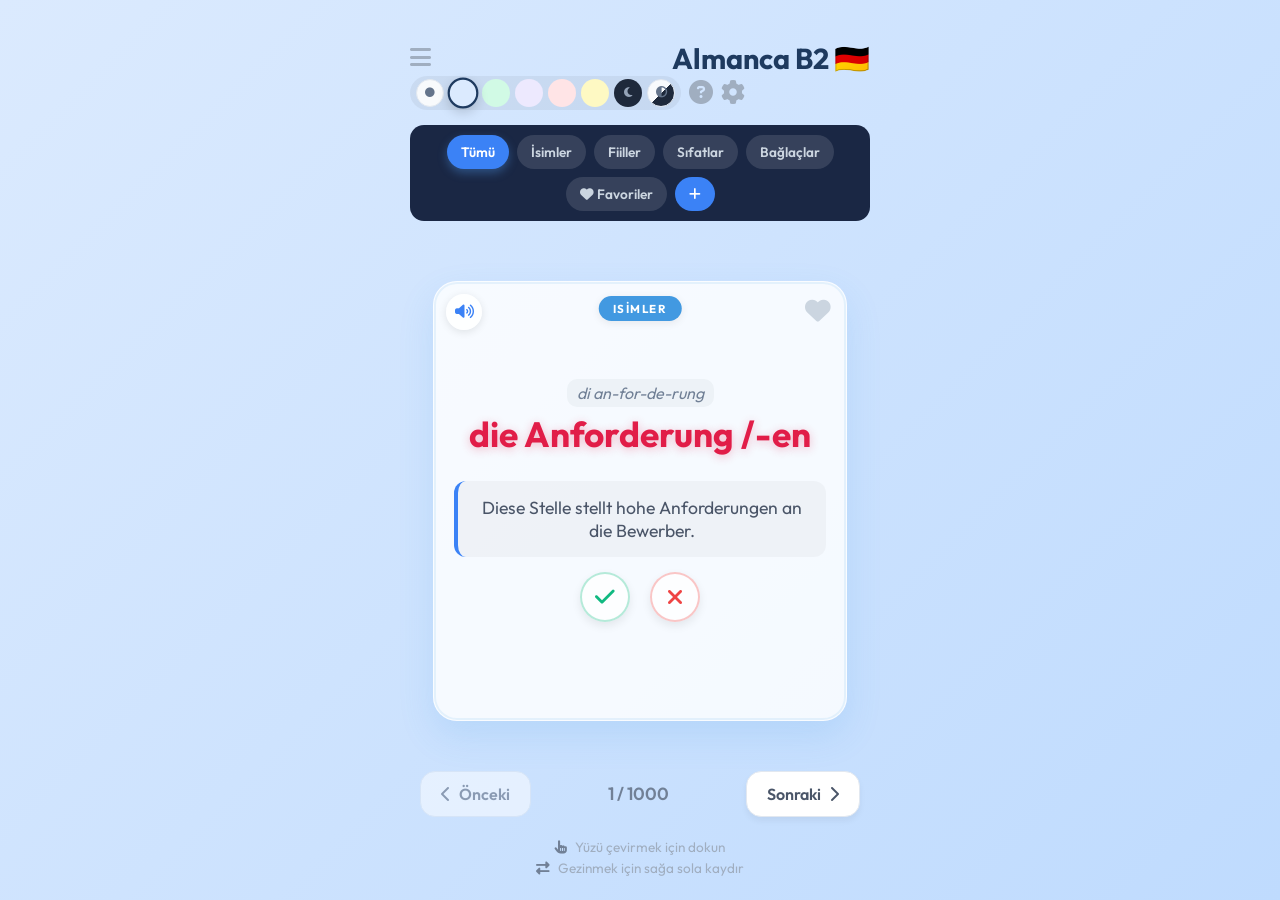
==== commit 356c17b5: "fff" ====
--- a/index.html
+++ b/index.html
@@ -34,12 +34,12 @@
         <div id="streak-display"></div>
 
         <!-- XP & LEVEL BAR -->
-        <div style="padding: 0 15px 10px 15px;">
-            <div style="display:flex; justify-content:space-between; align-items:center; margin-bottom:5px;">
-                <span style="font-size:0.85rem; font-weight:700; color:var(--primary-color);">⭐ Seviye <span id="user-level">1</span> &mdash; <span id="user-title" style="color:#ed8936;">Anfänger</span></span>
-                <span style="font-size:0.75rem; color:#718096;"><span id="user-xp">0</span> XP</span>
-            </div>
-            <div style="width:100%; height:10px; background:#e2e8f0; border-radius:5px; overflow:hidden;">
+        <div style="padding: 0 15px 6px 15px;">
+            <div style="display:flex; justify-content:space-between; align-items:center; margin-bottom:4px;">
+                <span style="font-size:0.8rem; font-weight:700; color:var(--primary-color);">⭐ Seviye <span id="user-level">1</span> &mdash; <span id="user-title" style="color:#ed8936;">Anfänger</span></span>
+                <span style="font-size:0.7rem; color:#718096;"><span id="user-xp">0</span> XP</span>
+            </div>
+            <div style="width:100%; height:8px; background:#e2e8f0; border-radius:5px; overflow:hidden;">
                 <div id="xp-bar-fill" style="width:0%; height:100%; background: linear-gradient(90deg, var(--primary-color), #ed8936); border-radius:5px; transition: width 0.6s ease;"></div>
             </div>
         </div>
@@ -74,17 +74,17 @@
         </div>
 
         <!-- HEATMAP -->
-        <div class="heatmap-container" style="margin: 0 15px 10px 15px; padding: 15px; background: rgba(0,0,0,0.03); border-radius: 12px;">
-            <h3 style="font-size: 0.9rem; margin-bottom: 10px; color: #4a5568;"><i class="fas fa-fire" style="color:#ed8936;"></i> Çalışma Haritası (Son 30 Gün)</h3>
-            <div id="heatmap-grid" style="display: flex; gap: 3px; flex-wrap: wrap; height: 60px; align-content: flex-start;"></div>
-            <div style="font-size:0.72rem; color:#a0aec0; margin-top:6px;">
+        <div class="heatmap-container" style="margin: 0 15px 6px 15px; padding: 10px; background: rgba(0,0,0,0.03); border-radius: 10px;">
+            <h3 style="font-size: 0.8rem; margin-bottom: 6px; color: #4a5568;"><i class="fas fa-fire" style="color:#ed8936;"></i> Çalışma Haritası (Son 30 Gün)</h3>
+            <div id="heatmap-grid" style="display: flex; gap: 3px; flex-wrap: wrap; height: 50px; align-content: flex-start;"></div>
+            <div style="font-size:0.65rem; color:#a0aec0; margin-top:4px;">
                 ⬜ Boş &nbsp; 🟩 Az &nbsp; 🟨 Orta &nbsp; 🟧 İyi &nbsp; 🟥 Harika
             </div>
         </div>
 
         <!-- ZAYIF NOKTA ANALİZİ -->
-        <div style="margin: 0 15px 15px 15px; padding: 15px; background: rgba(0,0,0,0.03); border-radius: 12px;">
-            <h3 style="font-size: 0.9rem; margin-bottom: 10px; color: #4a5568;"><i class="fas fa-exclamation-triangle" style="color:#ed8936;"></i> Zayıf Nokta Analizi</h3>
+        <div style="margin: 0 15px 10px 15px; padding: 10px; background: rgba(0,0,0,0.03); border-radius: 10px;">
+            <h3 style="font-size: 0.8rem; margin-bottom: 6px; color: #4a5568;"><i class="fas fa-exclamation-triangle" style="color:#ed8936;"></i> Zayıf Nokta Analizi</h3>
             <div id="weak-points-panel"></div>
         </div>
 
@@ -92,9 +92,9 @@
             <button class="menu-btn" data-view="learned"><i class="fas fa-check-double"></i> Öğrendiğim Kelimeler</button>
             <button class="menu-btn" data-view="review"><i class="fas fa-list-ul"></i> Tekrar Edilecekler</button>
             <button class="menu-btn" data-view="quiz"><i class="fas fa-gamepad"></i> Quiz Modu</button>
-            <button class="menu-btn" data-view="mindmap" style="color: #10b981;"><i class="fas fa-network-wired"></i> 🧠 Kelime Ağı (Mindmap)</button>
-            <button class="menu-btn" data-view="zen" style="color: #805ad5;"><i class="fas fa-brain"></i> 15 Dk Derin Odak (Zen)</button>
-            <a href="grammar.html" class="menu-btn" style="text-decoration:none; color: #d97706; display:flex; align-items:center; gap:10px;"><i class="fas fa-book-open"></i> 🇩🇪 Gramer Rehberi (A1→C1)</a>
+            <button class="menu-btn" data-view="mindmap"><i class="fas fa-network-wired"></i> 🧠 Kelime Ağı (Mindmap)</button>
+            <button class="menu-btn" data-view="zen"><i class="fas fa-brain"></i> 15 Dk Derin Odak (Zen)</button>
+            <a href="grammar.html" class="menu-btn" style="text-decoration:none;"><i class="fas fa-book-open"></i> 🇩🇪 Gramer Rehberi (A1→C1)</a>
         </nav>
     </div>
 
--- a/style.css
+++ b/style.css
@@ -160,11 +160,15 @@
     flex-wrap: wrap;
     gap: 8px;
     justify-content: center;
+    background: #1a2744;
+    padding: 10px 12px;
+    border-radius: 14px;
+    margin-top: 5px;
 }
 
 .category-btn {
     border: none;
-    background: #e2e8f0;
+    background: rgba(255,255,255,0.12);
     padding: 8px 14px;
     border-radius: 20px;
     font-size: 0.85rem;
@@ -172,11 +176,11 @@
     transition: all 0.3s ease;
     font-family: inherit;
     font-weight: 600;
-    color: #4a5568;
+    color: #cbd5e0;
 }
 
 .category-btn:hover {
-    background: #cbd5e0;
+    background: rgba(255,255,255,0.2);
 }
 
 .category-btn.active {
@@ -770,37 +774,42 @@
 .stats-container {
     display: flex;
     flex-wrap: wrap;
-    gap: 10px;
-    margin-bottom: 30px;
+    gap: 6px;
+    margin-bottom: 12px;
 }
 .stat-box {
     background: rgba(160,174,192,0.1);
-    border-radius: 12px;
-    padding: 12px;
+    border-radius: 10px;
+    padding: 8px 6px;
     flex: 1 1 40%;
     text-align: center;
 }
 .stat-box.wide { flex: 1 1 100%; }
-.stat-box i { font-size: 1.5rem; margin-bottom: 5px; color: var(--primary-color); }
-.stat-value { font-size: 1.2rem; font-weight: 700; color: var(--text-color); }
-.stat-label { font-size: 0.75rem; color: #718096; }
-
-.sidebar-nav { display: flex; flex-direction: column; gap: 10px; }
+.stat-box i { font-size: 1.1rem; margin-bottom: 3px; color: var(--primary-color); }
+.stat-value { font-size: 1rem; font-weight: 700; color: var(--text-color); }
+.stat-label { font-size: 0.68rem; color: #718096; }
+
+.sidebar-nav { display: flex; flex-direction: column; gap: 8px; margin-top: 10px; }
 .menu-btn { 
-    background: rgba(160,174,192,0.1);
+    background: #1a2744;
     border: none;
-    padding: 15px;
+    padding: 14px 16px;
     border-radius: 12px;
     cursor: pointer;
     text-align: left;
-    font-size: 1rem;
+    font-size: 0.92rem;
     font-weight: 600;
-    color: var(--text-color);
-    transition: background 0.2s;
+    color: #e2e8f0;
+    transition: all 0.25s ease;
     display: flex; align-items: center; gap: 10px;
-}
-.menu-btn:hover { background: rgba(160,174,192,0.2); }
-.menu-btn.active { background: var(--primary-color); color: white; }
+    width: 100%;
+    box-shadow: 0 2px 8px rgba(0,0,0,0.15);
+    letter-spacing: 0.2px;
+}
+.menu-btn i { color: #60a5fa; font-size: 1rem; min-width: 20px; text-align: center; }
+.menu-btn:hover { background: #243b6a; transform: translateX(4px); box-shadow: 0 4px 12px rgba(0,0,0,0.25); }
+.menu-btn:active { transform: translateX(2px) scale(0.98); }
+.menu-btn.active { background: #3b82f6; color: white; box-shadow: 0 4px 15px rgba(59,130,246,0.4); }
 
 /* Learning Status Buttons on Card */
 .learning-status-controls {
@@ -952,11 +961,11 @@
 .streak-box {
     display: flex;
     align-items: center;
-    gap: 12px;
+    gap: 10px;
     background: rgba(0, 0, 0, 0.04);
-    border-radius: 16px;
-    padding: 15px;
-    margin: 10px 15px 15px 15px;
+    border-radius: 12px;
+    padding: 10px 12px;
+    margin: 6px 15px 10px 15px;
     transition: all 0.3s ease;
     border: 1px solid rgba(0,0,0,0.02);
 }
--- a/style.css
+++ b/style.css
@@ -160,11 +160,15 @@
     flex-wrap: wrap;
     gap: 8px;
     justify-content: center;
+    background: #1a2744;
+    padding: 10px 12px;
+    border-radius: 14px;
+    margin-top: 5px;
 }
 
 .category-btn {
     border: none;
-    background: #e2e8f0;
+    background: rgba(255,255,255,0.12);
     padding: 8px 14px;
     border-radius: 20px;
     font-size: 0.85rem;
@@ -172,11 +176,11 @@
     transition: all 0.3s ease;
     font-family: inherit;
     font-weight: 600;
-    color: #4a5568;
+    color: #cbd5e0;
 }
 
 .category-btn:hover {
-    background: #cbd5e0;
+    background: rgba(255,255,255,0.2);
 }
 
 .category-btn.active {
@@ -770,37 +774,42 @@
 .stats-container {
     display: flex;
     flex-wrap: wrap;
-    gap: 10px;
-    margin-bottom: 30px;
+    gap: 6px;
+    margin-bottom: 12px;
 }
 .stat-box {
     background: rgba(160,174,192,0.1);
-    border-radius: 12px;
-    padding: 12px;
+    border-radius: 10px;
+    padding: 8px 6px;
     flex: 1 1 40%;
     text-align: center;
 }
 .stat-box.wide { flex: 1 1 100%; }
-.stat-box i { font-size: 1.5rem; margin-bottom: 5px; color: var(--primary-color); }
-.stat-value { font-size: 1.2rem; font-weight: 700; color: var(--text-color); }
-.stat-label { font-size: 0.75rem; color: #718096; }
-
-.sidebar-nav { display: flex; flex-direction: column; gap: 10px; }
+.stat-box i { font-size: 1.1rem; margin-bottom: 3px; color: var(--primary-color); }
+.stat-value { font-size: 1rem; font-weight: 700; color: var(--text-color); }
+.stat-label { font-size: 0.68rem; color: #718096; }
+
+.sidebar-nav { display: flex; flex-direction: column; gap: 8px; margin-top: 10px; }
 .menu-btn { 
-    background: rgba(160,174,192,0.1);
+    background: #1a2744;
     border: none;
-    padding: 15px;
+    padding: 14px 16px;
     border-radius: 12px;
     cursor: pointer;
     text-align: left;
-    font-size: 1rem;
+    font-size: 0.92rem;
     font-weight: 600;
-    color: var(--text-color);
-    transition: background 0.2s;
+    color: #e2e8f0;
+    transition: all 0.25s ease;
     display: flex; align-items: center; gap: 10px;
-}
-.menu-btn:hover { background: rgba(160,174,192,0.2); }
-.menu-btn.active { background: var(--primary-color); color: white; }
+    width: 100%;
+    box-shadow: 0 2px 8px rgba(0,0,0,0.15);
+    letter-spacing: 0.2px;
+}
+.menu-btn i { color: #60a5fa; font-size: 1rem; min-width: 20px; text-align: center; }
+.menu-btn:hover { background: #243b6a; transform: translateX(4px); box-shadow: 0 4px 12px rgba(0,0,0,0.25); }
+.menu-btn:active { transform: translateX(2px) scale(0.98); }
+.menu-btn.active { background: #3b82f6; color: white; box-shadow: 0 4px 15px rgba(59,130,246,0.4); }
 
 /* Learning Status Buttons on Card */
 .learning-status-controls {
@@ -952,11 +961,11 @@
 .streak-box {
     display: flex;
     align-items: center;
-    gap: 12px;
+    gap: 10px;
     background: rgba(0, 0, 0, 0.04);
-    border-radius: 16px;
-    padding: 15px;
-    margin: 10px 15px 15px 15px;
+    border-radius: 12px;
+    padding: 10px 12px;
+    margin: 6px 15px 10px 15px;
     transition: all 0.3s ease;
     border: 1px solid rgba(0,0,0,0.02);
 }
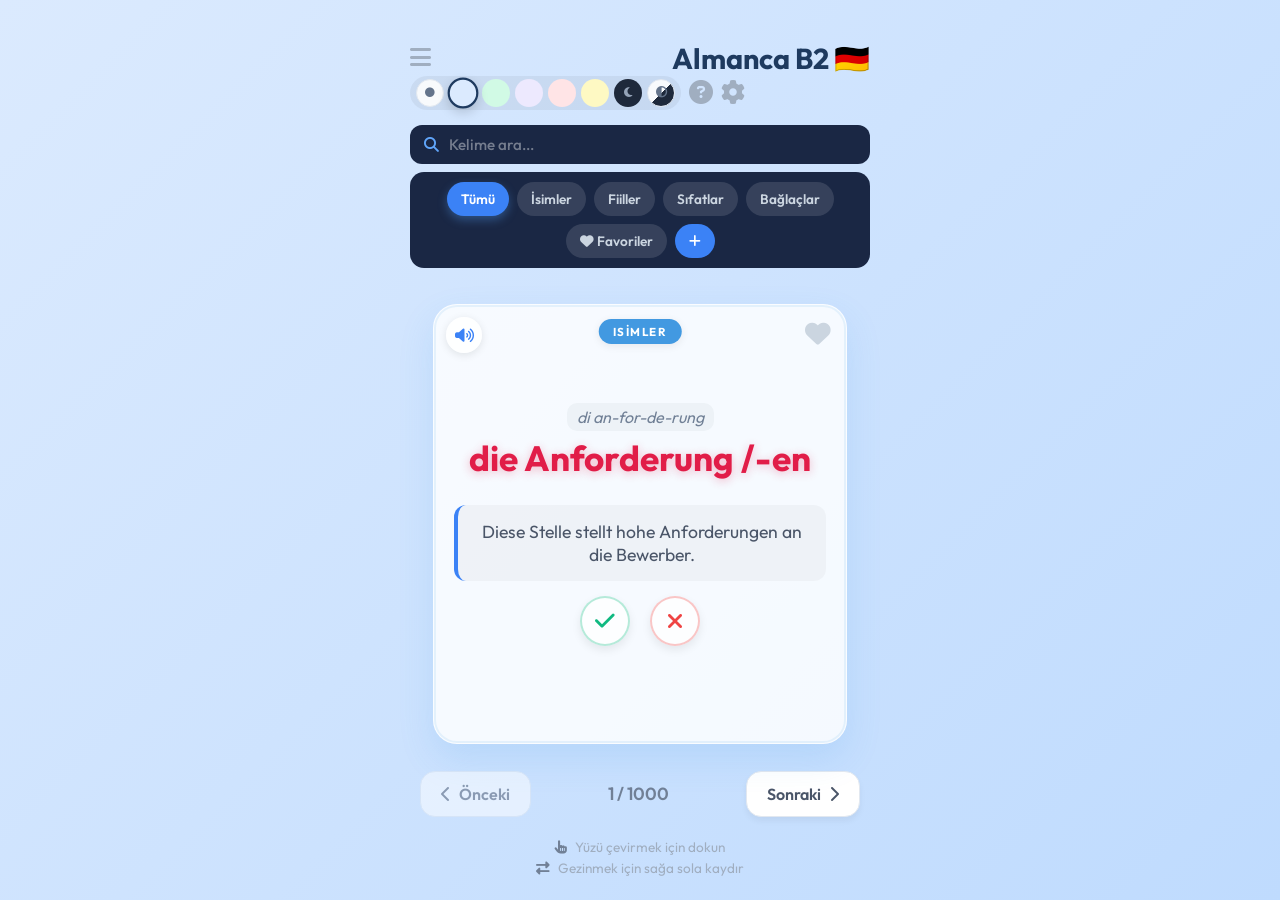
==== commit 3afd61b5: "ff" ====
--- a/index.html
+++ b/index.html
@@ -185,6 +185,10 @@
                         <button id="settings-btn" class="icon-btn bouncy-btn" title="Ayarlar ve Veri Yönetimi"><i class="fas fa-cog"></i></button>
                     </div>
                 </div>
+                <div class="search-box">
+                    <i class="fas fa-search"></i>
+                    <input type="text" id="search-input" placeholder="Kelime ara..." autocomplete="off">
+                </div>
                 <nav class="categories" id="categories-nav">
                     <button class="category-btn active" data-category="tümü">Tümü</button>
                     <button class="category-btn" data-category="isimler">İsimler</button>
--- a/style.css
+++ b/style.css
@@ -153,6 +153,38 @@
 .icon-btn:hover {
     color: var(--primary-color);
     transform: rotate(90deg);
+}
+
+/* Search Box */
+.search-box {
+    display: flex;
+    align-items: center;
+    gap: 10px;
+    background: #1a2744;
+    padding: 10px 14px;
+    border-radius: 12px;
+    margin-top: 10px;
+    margin-bottom: 8px;
+}
+
+.search-box i {
+    color: #60a5fa;
+    font-size: 0.95rem;
+}
+
+.search-box input {
+    background: transparent;
+    border: none;
+    outline: none;
+    color: #e2e8f0;
+    font-size: 0.95rem;
+    font-family: inherit;
+    font-weight: 500;
+    width: 100%;
+}
+
+.search-box input::placeholder {
+    color: rgba(255,255,255,0.4);
 }
 
 .categories {
--- a/style.css
+++ b/style.css
@@ -153,6 +153,38 @@
 .icon-btn:hover {
     color: var(--primary-color);
     transform: rotate(90deg);
+}
+
+/* Search Box */
+.search-box {
+    display: flex;
+    align-items: center;
+    gap: 10px;
+    background: #1a2744;
+    padding: 10px 14px;
+    border-radius: 12px;
+    margin-top: 10px;
+    margin-bottom: 8px;
+}
+
+.search-box i {
+    color: #60a5fa;
+    font-size: 0.95rem;
+}
+
+.search-box input {
+    background: transparent;
+    border: none;
+    outline: none;
+    color: #e2e8f0;
+    font-size: 0.95rem;
+    font-family: inherit;
+    font-weight: 500;
+    width: 100%;
+}
+
+.search-box input::placeholder {
+    color: rgba(255,255,255,0.4);
 }
 
 .categories {
